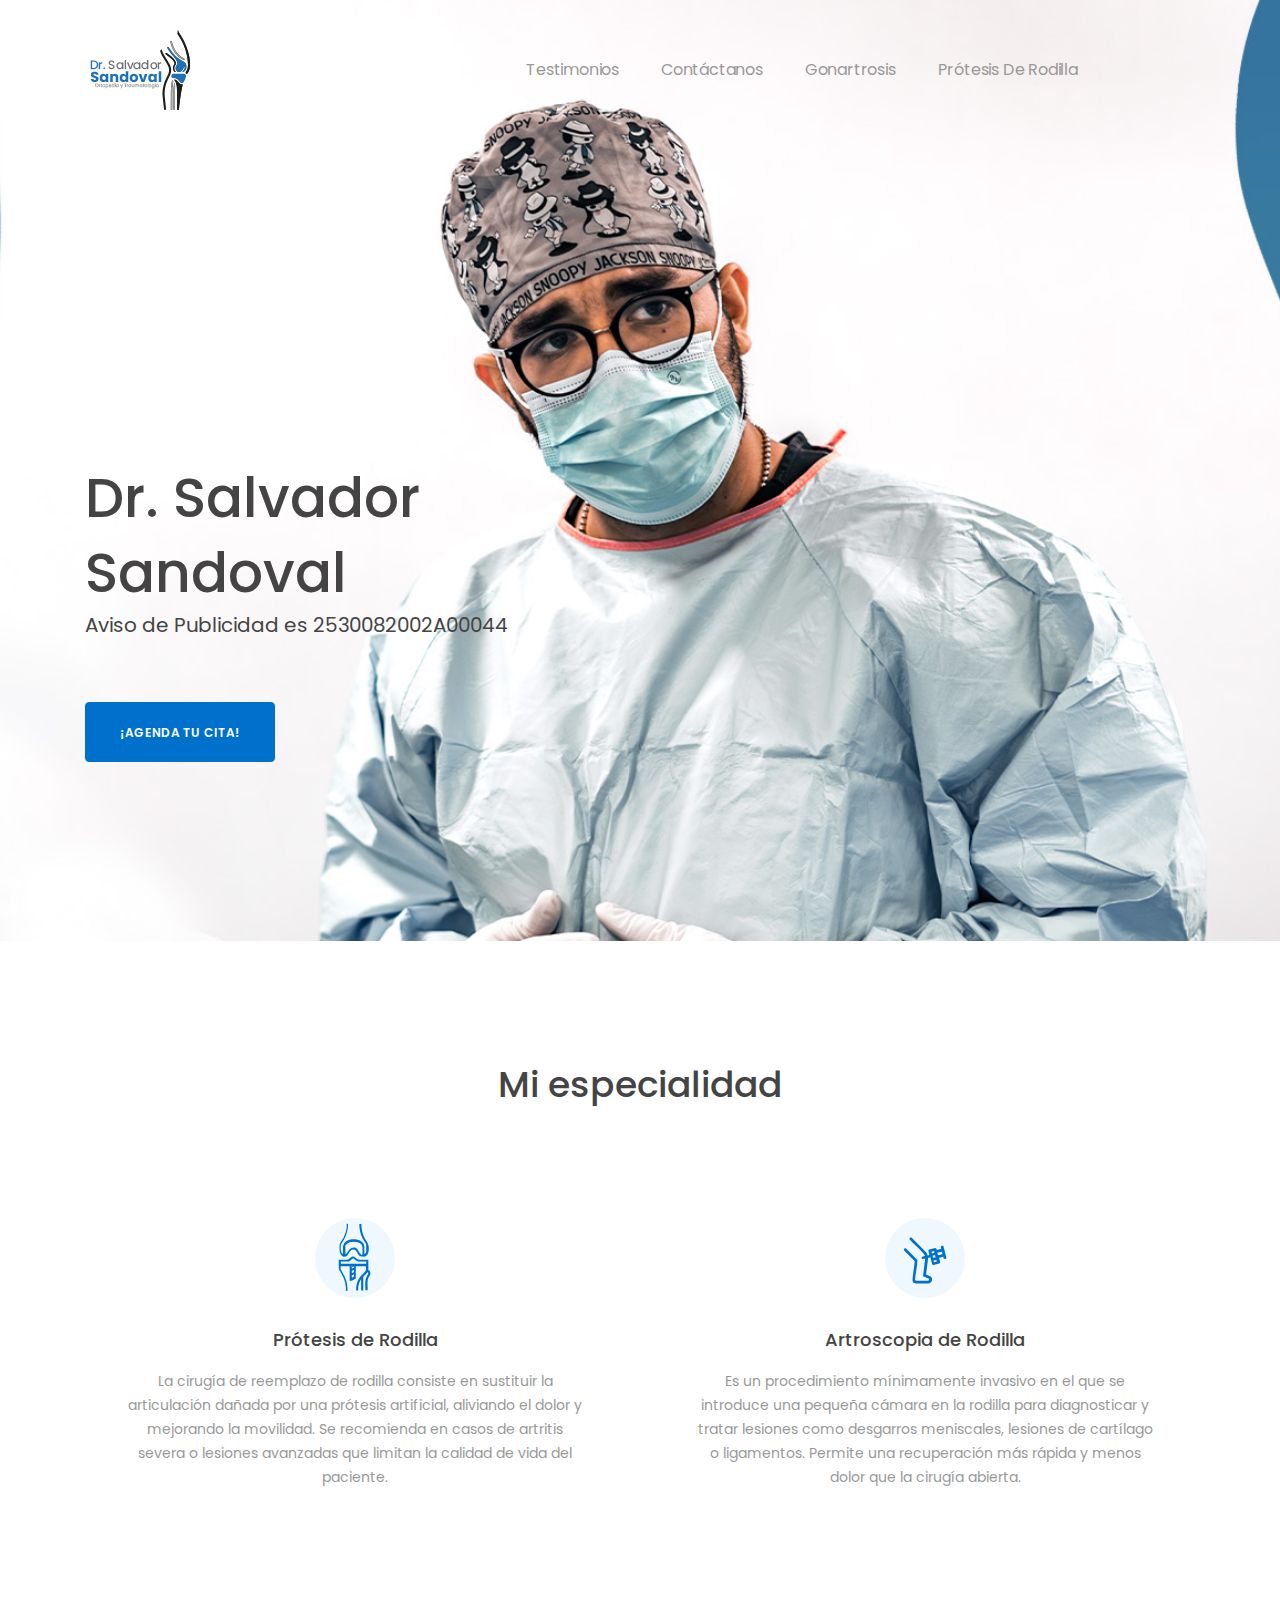
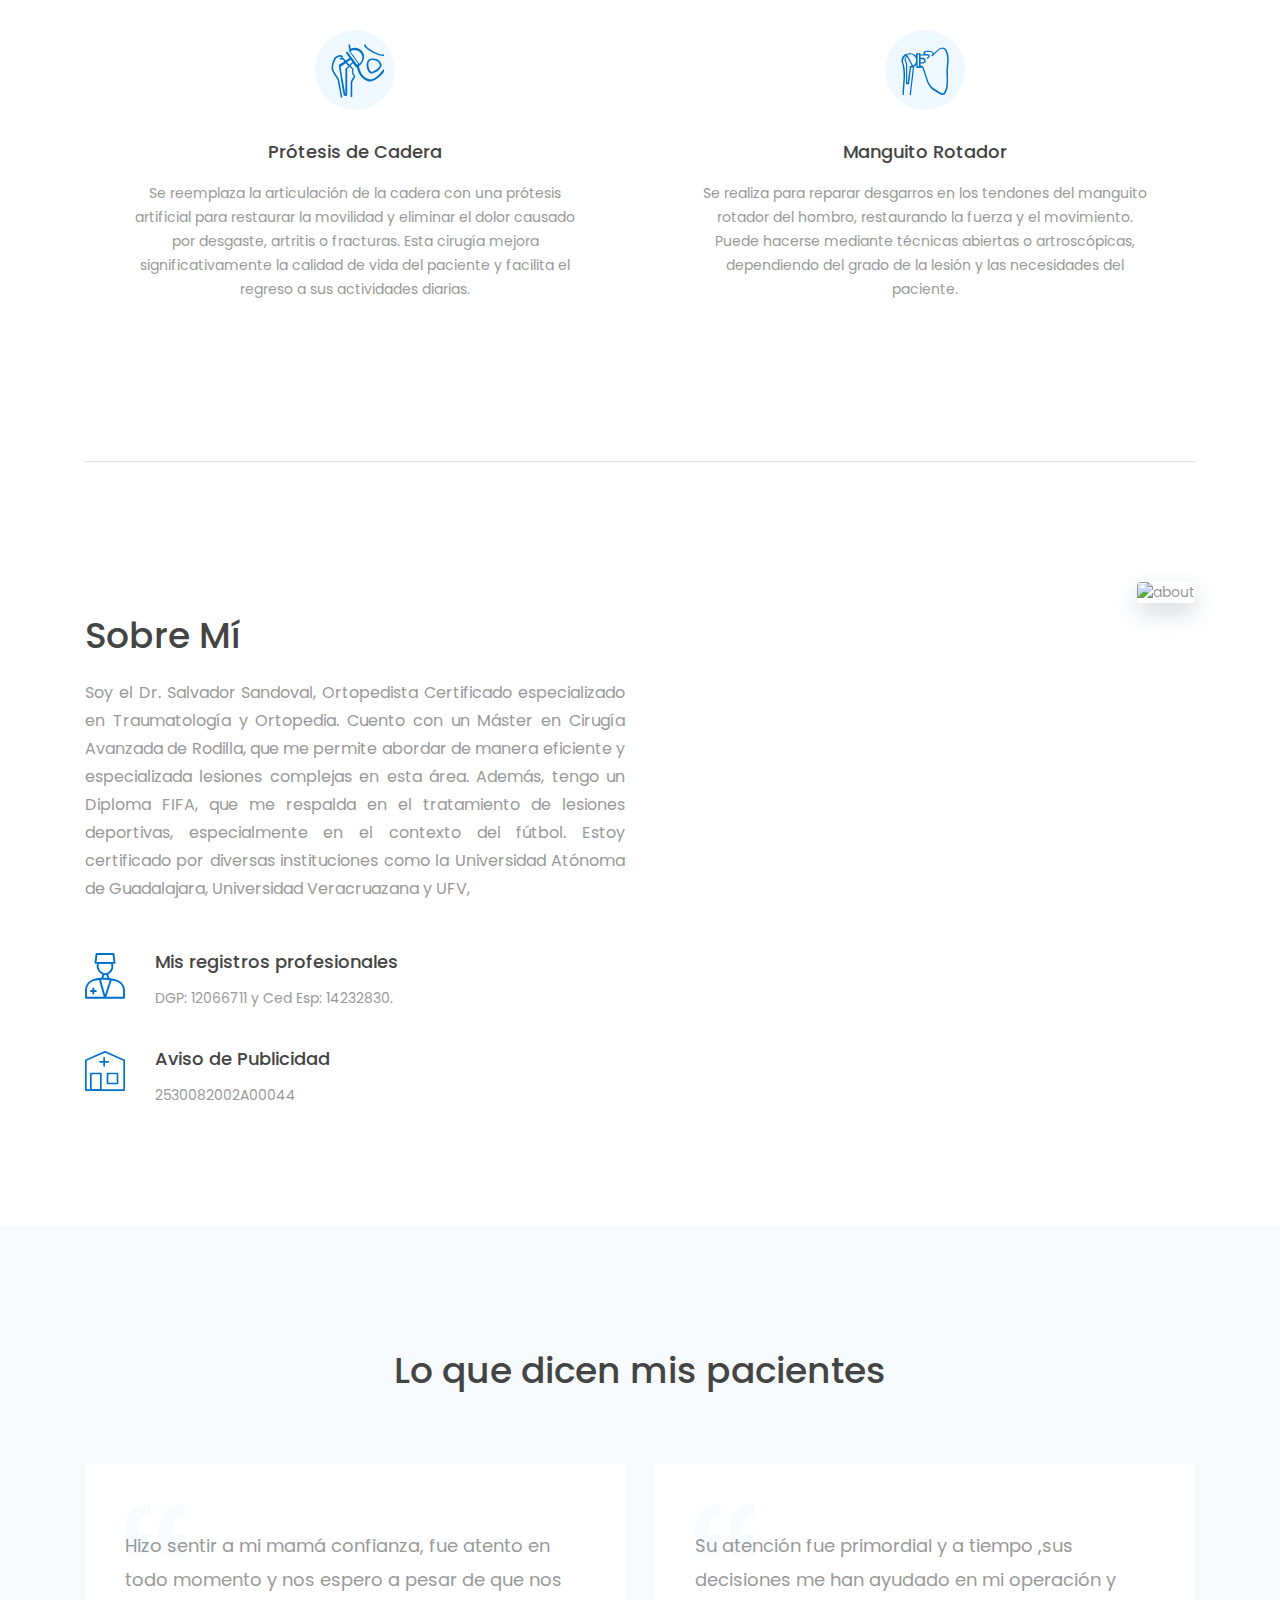
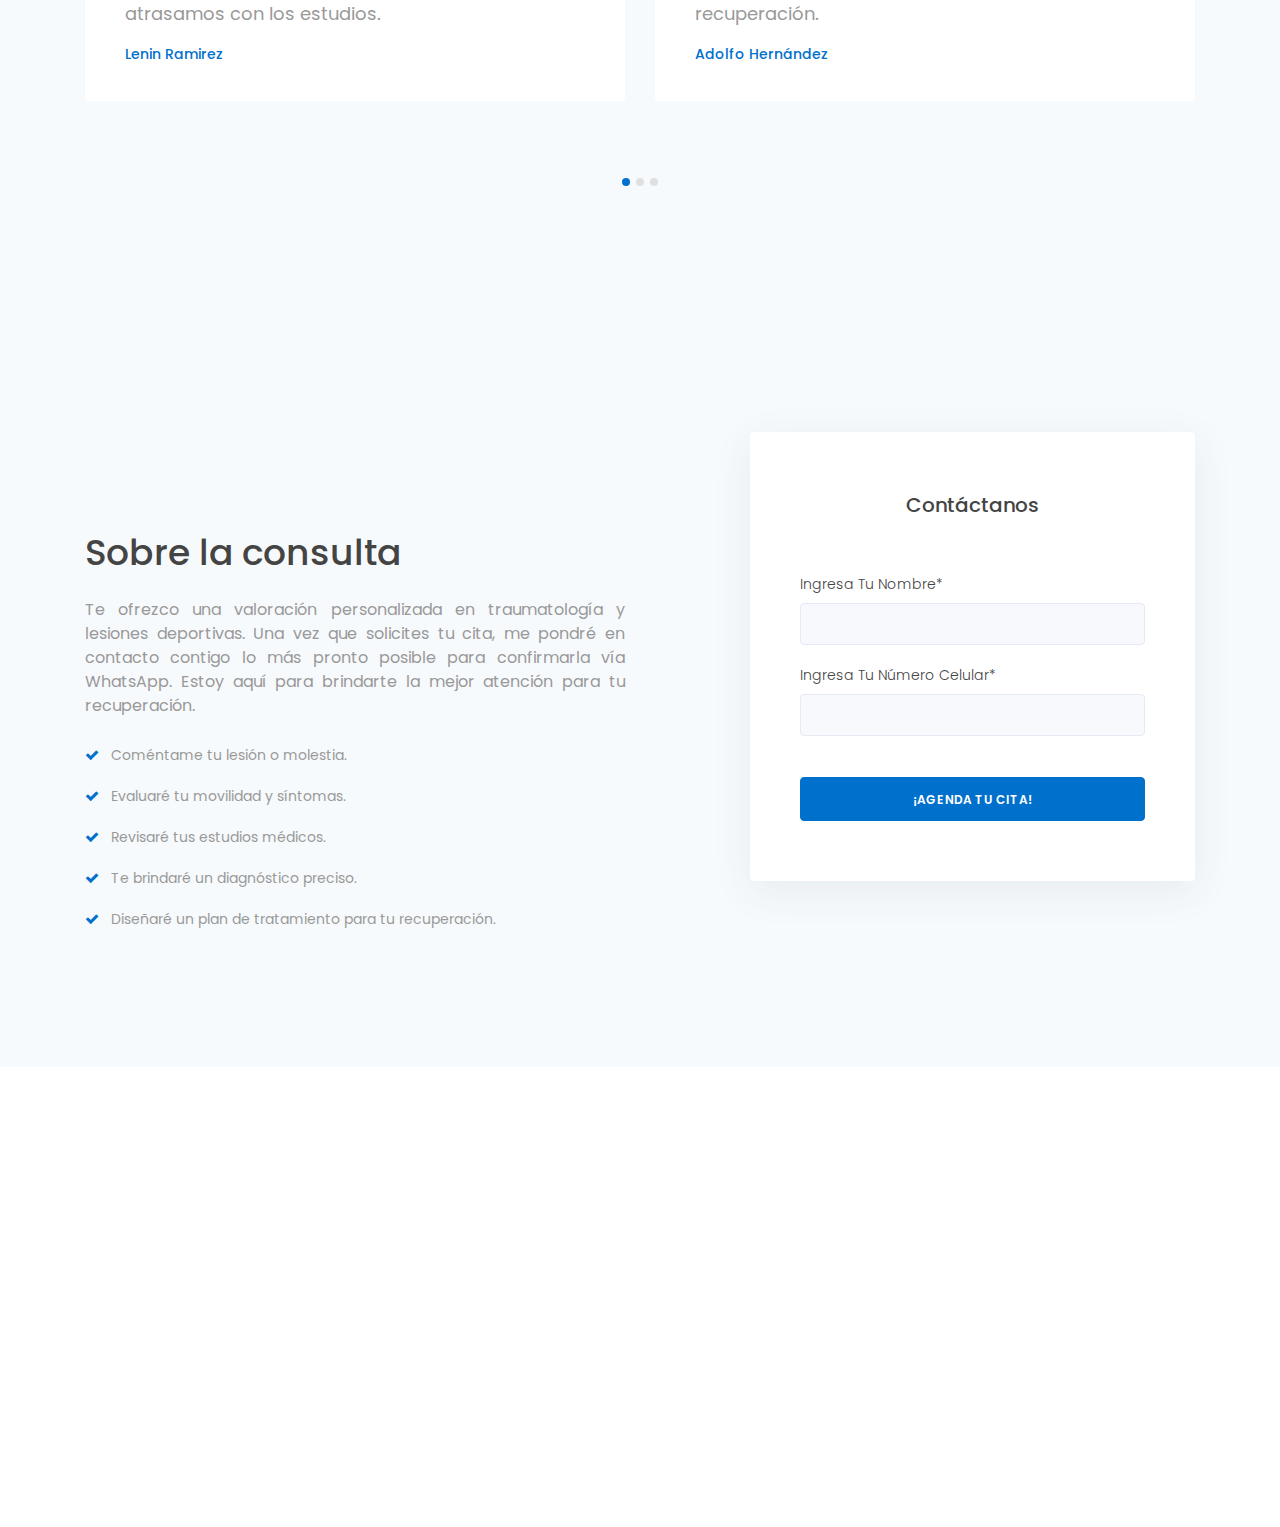
==== index.html @ 8ba52f39 "Add files via upload" ====
<!DOCTYPE html>
<html dir="ltr" lang="es-MX">

  <head>
    <meta name="viewport" content="width=device-width, initial-scale=1, maximum-scale=1">

      <!-- Fonts ============================================= -->
    <link href='https://fonts.googleapis.com/css?family=Poppins:400,400i,500,600,700' rel='stylesheet' type='text/css'>

    <!-- Stylesheets ============================================= -->
    <link href="assets/css/external.css" rel="stylesheet">
    <link href="assets/css/style.css" rel="stylesheet">

   
  <body class="body-scroll">
    <!-- Document Wrapper ============================================= -->
    <div id="wrapperParallax" class="wrapper clearfix">

      <!-- Header ============================================= -->
      <header id="navbar-spy" class="header header-1 header-transparent header-fixed">
        <nav id="primary-menu" class="navbar navbar-expand-lg navbar-dark">
          <div class="container">
            <a class="navbar-brand" href="index.html">
              <img class="logo logo-dark" src="assets/images/logo/logo-sandoval.png" alt="Kolaso Logo">
            </a>
            <button class="navbar-toggler" type="button" data-toggle="collapse" data-target="#navbarContent" aria-controls="navbarContent" aria-expanded="false" aria-label="Toggle navigation">
              <span class="toogle-inner"></span>
            </button>
            
<div class="collapse navbar-collapse justify-content-center" id="navbarContent">
  <ul class="navbar-nav mx-auto text-center">

              <ul class="navbar-nav mr-auto">
  <li>
      <a data-scroll="scrollTo" href="#patients">Testimonios</a>
    </li>
    <li>
      <a data-scroll="scrollTo" href="#consultation">Contáctanos</a>
    </li>
    <li>
      <a href="gonartrosis.html">Gonartrosis</a>
    </li>
    <li>
      <a href="protesis-de-rodilla.html">Prótesis de Rodilla</a>
    </li>
              </ul>
            </div>
            <!--/.nav-collapse -->
          </div>
        </nav>
      </header>
      <!-- Slider #1 ============================================= -->
      <section id="hero" class="section hero">
        <div class="bg-section">
          <img src="assets/images/background/hero.jpg" alt="background">
        </div>
        <div class="container">
          <div class="row row-content">
            <div class="col-12 col-md-6 col-lg-6">
              <div class="hero-headline">Dr. Salvador Sandoval
                              <div class="hero-bio">Aviso de Publicidad es 2530082002A00044</div>
              <div class="hero-action">
                <a href="https://wa.me/+522291537655" class="btn btn--primary" data-scroll="scrollTo">¡Agenda tu Cita!</a>
              </div>
            </div>
            <div class="col-12 col-md-6 col-lg-6"></div>
          </div>
          <!-- .row end -->
        </div>
        <!-- .container end -->
      </section>
      <!-- #slider end -->
      <section id="speciality" class="section feature feature-3 bg-white pb-80">
        <div class="container">
          <div class="row">
            <div class="col-12 col-md-12 col-lg-12">
              <div class="heading heading-1 text-center">
                <h2 class="heading-title">Mi especialidad</h2>
              </div>
            </div>
          </div>
          <div class="row justify-content-center">
            <!-- Panel #1 -->
            <div class="col-12 col-md-6 col-lg-6">
              <div class="feature-panel text-center">
                <div class="feature-img">
                  <img src="assets/images/icons/1.svg" alt="target">
                </div>
                <div class="feature-content">
                  <h3>Prótesis de Rodilla</h3>
                  <p>La cirugía de reemplazo de rodilla consiste en sustituir la articulación dañada por una prótesis artificial, aliviando el dolor y mejorando la movilidad. Se recomienda en casos de artritis severa o lesiones avanzadas que limitan la calidad de vida del paciente.</p>
                </div>
              </div>
            </div>
            
            <!-- Panel #2 -->
            <div class="col-12 col-md-6 col-lg-6">
              <div class="feature-panel text-center">
                <div class="feature-img">
                  <img src="assets/images/icons/2.svg" alt="target">
                </div>
                <div class="feature-content">
                  <h3>Artroscopia de Rodilla</h3>
                  <p>Es un procedimiento mínimamente invasivo en el que se introduce una pequeña cámara en la rodilla para diagnosticar y tratar lesiones como desgarros meniscales, lesiones de cartílago o ligamentos. Permite una recuperación más rápida y menos dolor que la cirugía abierta.</p>
                </div>
              </div>
            </div>
          </div>
          <div class="row justify-content-center mt-4">

            <!-- Panel #3 -->
            <div class="col-12 col-md-6 col-lg-6">
              <div class="feature-panel text-center">
                <div class="feature-img">
                  <img src="assets/images/icons/3.svg" alt="target">
                </div>
                <div class="feature-content">
                  <h3>Prótesis de Cadera</h3>
                  <p>Se reemplaza la articulación de la cadera con una prótesis artificial para restaurar la movilidad y eliminar el dolor causado por desgaste, artritis o fracturas. Esta cirugía mejora significativamente la calidad de vida del paciente y facilita el regreso a sus actividades diarias.</p>
                </div>
              </div>
            </div>
            
            <!-- Panel #4 -->
            <div class="col-12 col-md-6 col-lg-6">
              <div class="feature-panel text-center">
                <div class="feature-img">
                  <img src="assets/images/icons/4.svg" alt="target">
                </div>
                <div class="feature-content">
                  <h3>Manguito Rotador</h3>
                  <p>Se realiza para reparar desgarros en los tendones del manguito rotador del hombro, restaurando la fuerza y el movimiento. Puede hacerse mediante técnicas abiertas o artroscópicas, dependiendo del grado de la lesión y las necesidades del paciente.</p>
                </div>
              </div>
            </div>
          </div>
        </div>
      </section>
      


      <section id="bar" class="bg-white pt-0 pb-0">
        <div class="container">
          <div class="row">
            <div class="col">
              <hr class="hr-bar">
            </div>
          </div>
        </div>
      </section>
      <!-- #bar end -->

      <!-- Feature #2 ============================================= -->
      <section id="feature2" class="section feature feature-left bg-white">
        <div class="container">
          <div class="row">
            <div class="col-12 col-md-6 col-lg-6">
              <div class="heading heading-1 mb-50 mt-30">
                <h2 class="heading-title">Sobre Mí</h2>
                <p class="heading-desc" style="text-align: justify;">Soy el Dr. Salvador Sandoval, Ortopedista Certificado especializado en Traumatología y Ortopedia. Cuento con un Máster en Cirugía Avanzada de Rodilla, que me permite abordar de manera eficiente y especializada lesiones complejas en esta área. Además, tengo un Diploma FIFA, que me respalda en el tratamiento de lesiones deportivas, especialmente en el contexto del fútbol.

                  Estoy certificado por diversas instituciones como la Universidad Atónoma de Guadalajara, Universidad Veracruazana y UFV,</p>
              </div>
              <div class="feature-panel">
                <div class="feature-img">
                  <img src="assets/images/icons/7.svg" alt="about"/>
                </div>
                <div class="feature-content">
                  <h3>Mis registros profesionales</h3>
                  <p> DGP: 12066711 y Ced Esp: 14232830.</p>
                </div>
              </div>
              <!-- .feature-panel end -->
              <div class="feature-panel">
                <div class="feature-img">
                  <img src="assets/images/icons/8.svg" alt="about"/>
                </div>
                <div class="feature-content">
                  <h3>Aviso de Publicidad</h3>
                  <p>2530082002A00044</p>
                </div>
              </div>
              <!-- .feature-panel end -->
            </div>
            <!-- .col-md-6 end -->
            <div class="col-12 col-md-6 col-lg-6">
              <img class="img-fluid img-shadow pull-right" src="assets/images/features/about.jpg" alt="about"/>
            </div>
            <!-- .col-md-6 end -->

          </div>
          <!-- .row end -->
        </div>
        <!-- .container end -->
      </section>
      <!-- #feature2 end -->

      <!-- Testimonial ============================================= -->
      <section id="patients" class="section testimonials bg-gray">
        <div class="container">
          <div class="row clearfix">
            <div class="col-12 col-md-12 col-lg-12">
              <div class="heading heading-1 text-center">
                <h2 class="heading-title">Lo que dicen mis pacientes</h2>
              </div>
            </div>
            <!-- .col-md-6 end -->
          </div>
          <!-- .row end -->
          <div class="row">
            <div class="col-12 col-sm-12 col-md-12 col-lg-12">
              <div class="carousel carousel-dots owl-carousel" data-slide="2" data-slide-rs="2" data-autoplay="true" data-nav="false" data-dots="true" data-space="30" data-loop="true" data-speed="800">

                <!-- Testimonial #1 -->
                <div class="testimonial-panel">
                  <div class="testimonial-body">
                    <p>Hizo sentir a mi mamá confianza, fue atento en todo momento y nos espero a pesar de que nos atrasamos con los estudios.</p>
                    <div class="testimonial-author">
                      <h5>Lenin Ramirez</h5>
                    </div>
                  </div>
                </div>

                <!-- Testimonial #2 -->
                <div class="testimonial-panel">
                  <div class="testimonial-body">
                    <p>Su atención fue primordial y a tiempo ,sus decisiones me han ayudado en mi operación y recuperación.</p>
                    <div class="testimonial-author">
                      <h5>Adolfo Hernández</h5>
                    </div>
                  </div>
                </div>

                <!-- Testimonial #3 -->
                <div class="testimonial-panel">
                  <div class="testimonial-body">
                    <p>Se preocupó por mi bienestar en todo momento. Muy recomendable.</p>
                    <div class="testimonial-author">
                      <h5>Toni Mercado</h5>
                    </div>
                  </div>
                </div>

                <!-- Testimonial #4 -->
                <div class="testimonial-panel">
                  <div class="testimonial-body">
                    <p>Después de la cirugía, seguí sus indicaciones y mi recuperación fue rápida.</p>
                    <div class="testimonial-author">
                      <h5>Carlos Ruiz
                      </h5>
                    </div>
                  </div>
                </div>

                <!-- Testimonial #5 -->
                <div class="testimonial-panel">
                  <div class="testimonial-body">
                    <p>El doctor se aseguró de que todo saliera bien y hoy mi brazo está perfecto.</p>
                    <div class="testimonial-author">
                      <h5>Emily consuegra</h5>
                    </div>
                  </div>
                </div>

              </div>
              <!-- .carousel End -->
            </div>
          </div>
          <!-- .row End -->
        </div>
        <!-- .container End -->
      </section>
      <!-- #patients End-->
           <!-- Action ============================================= -->
      <section id="consultation" class="section feature feature-2 bg-gray">
        <div class="container">
          <div class="row">
            <div class="col-12 col-md-6 col-lg-6">
              <div class="feature-panel">
                <div class="feature-content">
                  <h3>Sobre la consulta</h3>
                  <p class="heading-desc" style="text-align: justify;" class="mb-30">Te ofrezco una valoración personalizada en traumatología y lesiones deportivas. Una vez que solicites tu cita, me pondré en contacto contigo lo más pronto posible para confirmarla vía WhatsApp. Estoy aquí para brindarte la mejor atención para tu recuperación.</p>
                  <ul>
                    <li>Coméntame tu lesión o molestia.</li>
                    <li>Evaluaré tu movilidad y síntomas.</li>
                    <li>Revisaré tus estudios médicos.</li>
                    <li>Te brindaré un diagnóstico preciso.</li>
                    <li>Diseñaré un plan de tratamiento para tu recuperación.</li>
                  </ul>
                </div>
              </div>
              <!-- .feature-panel end -->
            </div>
            <!-- .col-md-6 end -->
            <div class="col-12 col-md-6 col-lg-5 offset-lg-1">
              <div class="form-wrapper">
                <div class="heading">
                  <h3 class="heading-title">Contáctanos</h3>
                </div>
                <!-- .form-group end -->
                <form method="post" action="assets/php/contact.php" class="contactForm mb-0">
                  <div id="result" class="contact-result"></div>
                  <div class="form-group">
                    <label for="name">Ingresa tu Nombre*</label>
                    <input type="text" class="form-control" name="name" id="name" required="required">
                  </div>
                  <!-- .form-group end -->
                  <div class="form-group">
                    <label for="phone">Ingresa tu número celular*</label>
                    <input type="text" class="form-control" name="phone" id="phone" required="required">
                  </div>
                  <!-- .form-group end -->
                  <div class="form-group">
                    <div class="form-group">
                      <div class="form-check form-check-inline form-radio">
                      </div>
                      <div class="form-check form-check-inline form-radio">
                      </div>
                    </div>
                  </div>
                  <!-- .form-group end -->
                  <div class="form-group">
                    <div class="select-form">
                      <i class="fa fa-caret-down"></i>
                    </div>
                  </div>
                  <div class="form-group">
                    <a href="#" id="whatsapp-link">
                      <input type="submit" value="¡Agenda tu cita!" name="submit" class="btn btn--primary btn--block">
                    </a>
                  </div>
                </form>
                
                <script>
                  document.querySelector('.contactForm').addEventListener('submit', function(e) {
                    e.preventDefault(); // Evita que el formulario se envíe de forma tradicional
                
                    var name = document.getElementById('name').value;
                    var phone = document.getElementById('phone').value;
                
                    // Crear el enlace de WhatsApp con los datos del usuario
                    var whatsappLink = 'https://wa.me/+522291537655?text=Hola, mi nombre es ' + encodeURIComponent(name) + ' y mi número es ' + encodeURIComponent(phone) + ' quisiera una cita con el Dr. Salvador Sandoval';
                
                    // Redirigir al enlace de WhatsApp
                    window.location.href = whatsappLink;
                  });
                </script>
                
                  <!-- .form-group end -->
                </form>
              </div>
            </div>
            <!-- .col-md-6 end -->

          </div>
          <!-- .row end -->
        </div>
        <!-- .container end -->
      </section>
      <!-- #consultation end -->
      <!-- Footer ============================================= -->
      <footer id="footerParallax" class="footer">
        <div class="footer-top">
          <div class="container">
            <div class="row widget-boxes text-center">
              <div class="col-12 col-md-4 col-lg-4">
                <div class="widget-info-box">
                  <div class="info-img">
                    <img src="assets/images/footer/1.svg" alt="phone">
                  </div>
                  <h4>Teléfono</h4>
                  <p><a href="https://wa.me/+522291537655" target="_blank">229 153 7655</a></p>                 
                </div>
                <!-- .widget-info-box end -->
              </div>
              <!-- .col-md-4 end -->
              <div class="col-12 col-md-4 col-lg-4">
                <div class="widget-info-box">
                  <div class="info-img">
                    <img src="assets/images/footer/2.svg" alt="phone">
                  </div>
                  <h4>Horario</h4>
                  <p>Lunes - Viernes 8:00am a 2:00pm</p>            
                </div>
                <!-- .widget-info-box end -->
              </div>
              <!-- .col-md-4 end -->
              <div class="col-12 col-md-4 col-lg-4">
                <div class="widget-info-box">
                  <div class="info-img">
                    <img src="assets/images/footer/3.svg" alt="phone">
                  </div>
                  <h4>Ubicación</h4>
                  <p>Av. Cuauhtémoc #985 Local 1 Plaza Cuauhtémoc, Veracruz, Ver.</p>
                  <a href="https://www.google.com/maps?q=Av.+Cuauhtémoc+985+Local+1+Plaza+Cuauhtémoc,+Veracruz,+Ver." target="_blank">Ver en Google Maps</a>   
                </div>
                <!-- .widget-info-box end -->
              </div>
              <!-- .col-md-4 end -->
            </div>
            <!-- .row end -->
          </div>
          <!-- .container end -->
        </div>
        <!-- .footer-top end -->
        <div class="footer-bar">
          <div class="container">
            <div class="row">
              <div class="col">
                <hr>
              </div>
            </div>
          </div>
          <!-- .container end -->
        </div>
        <!-- .footer-bar end -->
        <div class="footer-bottom">
          <div class="container">
            <div class="row">
              <div class="col-12 col-md-6 col-lg-6">
                <div class="footer-copyright">
                  <span>&copy; Dr. Salvador Sandoval. Todos los derechos reservados.</span>
                </div>
              </div>
              <!-- .col-md-6 end -->
              <div class="col-12 col-md-6 col-lg-6">
                <div class="footer-social">
              
                  <a class="instagram" href="https://www.instagram.com/drsalvadorsandoval?utm_source=ig_web_button_share_sheet&igsh=ZDNlZDc0MzIxNw==">
                    <i class="fa fa-instagram"></i>
                  </a>
                </div>
              </div>
              <!-- .col-md-6 end -->
            </div>
            <!-- .row end -->
          </div>
          <!-- .container end -->
        </div>
        <!-- .footer-bottom end -->
      </footer>
      <!-- #footer end -->
    </div>
    <!-- #wrapper end -->

    <!-- Footer Scripts ============================================= -->
    <script src="assets/js/jquery-3.3.1.min.js"></script>
    <script src="assets/js/plugins.js"></script>
    <script src="assets/js/functions.js"></script>
    <script>
      document.addEventListener("DOMContentLoaded", function() {
          var navToggle = document.querySelector(".navbar-toggler");
          var navMenu = document.querySelector("#navbarContent");
      
          navToggle.addEventListener("click", function() {
              navMenu.classList.toggle("show"); // Muestra u oculta el menú
          });
      });
      </script>
  
<script>
document.addEventListener("DOMContentLoaded", function() {
    var navToggle = document.querySelector(".navbar-toggler");
    var navMenu = document.querySelector("#navbarContent");

    if (navToggle && navMenu) {
        navToggle.addEventListener("click", function() {
            navMenu.classList.toggle("show");
        });
    }
});
</script>

</body>

</html>
---- assets/css/external.css ----
.mfp-bg,.mfp-wrap{position:fixed;left:0;top:0}.mfp-bg,.mfp-container,.mfp-wrap{height:100%;width:100%}.mfp-container:before,.mfp-figure:after{content:''}.mfp-bg{z-index:1042;overflow:hidden;background:#0b0b0b;opacity:.8;filter:alpha(opacity=80)}.mfp-wrap{z-index:1043;outline:0!important;-webkit-backface-visibility:hidden}.mfp-container{text-align:center;position:absolute;left:0;top:0;padding:0 8px;-webkit-box-sizing:border-box;-moz-box-sizing:border-box;box-sizing:border-box}.mfp-container:before{display:inline-block;height:100%;vertical-align:middle}.mfp-align-top .mfp-container:before{display:none}.mfp-content{position:relative;display:inline-block;vertical-align:middle;margin:0 auto;text-align:left;z-index:1045}.mfp-close,.mfp-preloader{text-align:center;position:absolute}.mfp-ajax-holder .mfp-content,.mfp-inline-holder .mfp-content{width:100%;cursor:auto}.mfp-ajax-cur{cursor:progress}.mfp-zoom-out-cur,.mfp-zoom-out-cur .mfp-image-holder .mfp-close{cursor:-moz-zoom-out;cursor:-webkit-zoom-out;cursor:zoom-out}.mfp-zoom{cursor:pointer;cursor:-webkit-zoom-in;cursor:-moz-zoom-in;cursor:zoom-in}.mfp-auto-cursor .mfp-content{cursor:auto}.mfp-arrow,.mfp-close,.mfp-counter,.mfp-preloader{-webkit-user-select:none;-moz-user-select:none;user-select:none}.mfp-loading.mfp-figure{display:none}.mfp-hide{display:none!important}.mfp-preloader{color:#CCC;top:50%;width:auto;margin-top:-.8em;left:8px;right:8px;z-index:1044}.mfp-preloader a{color:#CCC}.mfp-close,.mfp-preloader a:hover{color:#FFF}.mfp-s-error .mfp-content,.mfp-s-ready .mfp-preloader{display:none}button.mfp-arrow,button.mfp-close{overflow:visible;cursor:pointer;background:0 0;border:0;-webkit-appearance:none;display:block;outline:0;padding:0;z-index:1046;-webkit-box-shadow:none;box-shadow:none}button::-moz-focus-inner{padding:0;border:0}.mfp-close{width:44px;height:44px;line-height:44px;right:0;top:0;text-decoration:none;opacity:.65;filter:alpha(opacity=65);padding:0 0 18px 10px;font-style:normal;font-size:28px;font-family:Arial,Baskerville,monospace}.mfp-close:focus,.mfp-close:hover{opacity:1;filter:alpha(opacity=100)}.mfp-close:active{top:1px}.mfp-close-btn-in .mfp-close{color:#333}.mfp-iframe-holder .mfp-close,.mfp-image-holder .mfp-close{color:#FFF;right:-6px;text-align:right;padding-right:6px;width:100%}.mfp-counter{position:absolute;top:0;right:0;color:#CCC;font-size:12px;line-height:18px;white-space:nowrap}.mfp-figure,img.mfp-img{line-height:0}.mfp-arrow{position:absolute;opacity:.65;filter:alpha(opacity=65);margin:-55px 0 0;top:50%;padding:0;width:90px;height:110px;-webkit-tap-highlight-color:transparent}.mfp-arrow:active{margin-top:-54px}.mfp-arrow:focus,.mfp-arrow:hover{opacity:1;filter:alpha(opacity=100)}.mfp-arrow .mfp-a,.mfp-arrow .mfp-b,.mfp-arrow:after,.mfp-arrow:before{content:'';display:block;width:0;height:0;position:absolute;left:0;top:0;margin-top:35px;margin-left:35px;border:inset transparent}.mfp-arrow .mfp-a,.mfp-arrow:after{border-top-width:13px;border-bottom-width:13px;top:8px}.mfp-arrow .mfp-b,.mfp-arrow:before{border-top-width:21px;border-bottom-width:21px;opacity:.7}.mfp-arrow-left{left:0}.mfp-arrow-left .mfp-a,.mfp-arrow-left:after{border-right:17px solid #FFF;margin-left:31px}.mfp-arrow-left .mfp-b,.mfp-arrow-left:before{margin-left:25px;border-right:27px solid #3F3F3F}.mfp-arrow-right{right:0}.mfp-arrow-right .mfp-a,.mfp-arrow-right:after{border-left:17px solid #FFF;margin-left:39px}.mfp-arrow-right .mfp-b,.mfp-arrow-right:before{border-left:27px solid #3F3F3F}.mfp-iframe-holder{padding-top:40px;padding-bottom:40px}.mfp-iframe-holder .mfp-content{line-height:0;width:100%;max-width:900px}.mfp-image-holder .mfp-content,img.mfp-img{max-width:100%}.mfp-iframe-holder .mfp-close{top:-40px}.mfp-iframe-scaler{width:100%;height:0;overflow:hidden;padding-top:56.25%}.mfp-iframe-scaler iframe{position:absolute;display:block;top:0;left:0;width:100%;height:100%;box-shadow:0 0 8px rgba(0,0,0,.6);background:#000}.mfp-figure:after,img.mfp-img{width:auto;height:auto;display:block}img.mfp-img{-webkit-box-sizing:border-box;-moz-box-sizing:border-box;box-sizing:border-box;padding:40px 0;margin:0 auto}.mfp-figure:after{position:absolute;left:0;top:40px;bottom:40px;right:0;z-index:-1;box-shadow:0 0 8px rgba(0,0,0,.6);background:#444}.mfp-figure small{color:#BDBDBD;display:block;font-size:12px;line-height:14px}.mfp-figure figure{margin:0}.mfp-bottom-bar{margin-top:-36px;position:absolute;top:100%;left:0;width:100%;cursor:auto}.mfp-title{text-align:left;line-height:18px;color:#F3F3F3;word-wrap:break-word;padding-right:36px}.mfp-gallery .mfp-image-holder .mfp-figure{cursor:pointer}@media screen and (max-width:800px) and (orientation:landscape),screen and (max-height:300px){.mfp-img-mobile .mfp-image-holder{padding-left:0;padding-right:0}.mfp-img-mobile img.mfp-img{padding:0}.mfp-img-mobile .mfp-figure:after{top:0;bottom:0}.mfp-img-mobile .mfp-figure small{display:inline;margin-left:5px}.mfp-img-mobile .mfp-bottom-bar{background:rgba(0,0,0,.6);bottom:0;margin:0;top:auto;padding:3px 5px;position:fixed;-webkit-box-sizing:border-box;-moz-box-sizing:border-box;box-sizing:border-box}.mfp-img-mobile .mfp-bottom-bar:empty{padding:0}.mfp-img-mobile .mfp-counter{right:5px;top:3px}.mfp-img-mobile .mfp-close{top:0;right:0;width:35px;height:35px;line-height:35px;background:rgba(0,0,0,.6);position:fixed;text-align:center;padding:0}}@media all and (max-width:900px){.mfp-arrow{-webkit-transform:scale(.75);transform:scale(.75)}.mfp-arrow-left{-webkit-transform-origin:0;transform-origin:0}.mfp-arrow-right{-webkit-transform-origin:100%;transform-origin:100%}.mfp-container{padding-left:6px;padding-right:6px}}.mfp-ie7 .mfp-img{padding:0}.mfp-ie7 .mfp-bottom-bar{width:600px;left:50%;margin-left:-300px;margin-top:5px;padding-bottom:5px}.mfp-ie7 .mfp-container{padding:0}.mfp-ie7 .mfp-content{padding-top:44px}.mfp-ie7 .mfp-close{top:0;right:0;padding-top:0}

/**
 * Owl Carousel v2.3.4
 * Copyright 2013-2018 David Deutsch
 * Licensed under: SEE LICENSE IN https://github.com/OwlCarousel2/OwlCarousel2/blob/master/LICENSE
 */
.owl-carousel,.owl-carousel .owl-item{-webkit-tap-highlight-color:transparent;position:relative}.owl-carousel{display:none;width:100%;z-index:1}.owl-carousel .owl-stage{position:relative;-ms-touch-action:pan-Y;touch-action:manipulation;-moz-backface-visibility:hidden}.owl-carousel .owl-stage:after{content:".";display:block;clear:both;visibility:hidden;line-height:0;height:0}.owl-carousel .owl-stage-outer{position:relative;overflow:hidden;-webkit-transform:translate3d(0,0,0)}.owl-carousel .owl-item,.owl-carousel .owl-wrapper{-webkit-backface-visibility:hidden;-moz-backface-visibility:hidden;-ms-backface-visibility:hidden;-webkit-transform:translate3d(0,0,0);-moz-transform:translate3d(0,0,0);-ms-transform:translate3d(0,0,0)}.owl-carousel .owl-item{min-height:1px;float:left;-webkit-backface-visibility:hidden;-webkit-touch-callout:none}.owl-carousel .owl-item img{display:block;width:100%}.owl-carousel .owl-dots.disabled,.owl-carousel .owl-nav.disabled{display:none}.no-js .owl-carousel,.owl-carousel.owl-loaded{display:block}.owl-carousel .owl-dot,.owl-carousel .owl-nav .owl-next,.owl-carousel .owl-nav .owl-prev{cursor:pointer;-webkit-user-select:none;-khtml-user-select:none;-moz-user-select:none;-ms-user-select:none;user-select:none}.owl-carousel .owl-nav button.owl-next,.owl-carousel .owl-nav button.owl-prev,.owl-carousel button.owl-dot{background:0 0;color:inherit;border:none;padding:0!important;font:inherit}.owl-carousel.owl-loading{opacity:0;display:block}.owl-carousel.owl-hidden{opacity:0}.owl-carousel.owl-refresh .owl-item{visibility:hidden}.owl-carousel.owl-drag .owl-item{-ms-touch-action:pan-y;touch-action:pan-y;-webkit-user-select:none;-moz-user-select:none;-ms-user-select:none;user-select:none}.owl-carousel.owl-grab{cursor:move;cursor:grab}.owl-carousel.owl-rtl{direction:rtl}.owl-carousel.owl-rtl .owl-item{float:right}.owl-carousel .animated{animation-duration:1s;animation-fill-mode:both}.owl-carousel .owl-animated-in{z-index:0}.owl-carousel .owl-animated-out{z-index:1}.owl-carousel .fadeOut{animation-name:fadeOut}@keyframes fadeOut{0%{opacity:1}100%{opacity:0}}.owl-height{transition:height .5s ease-in-out}.owl-carousel .owl-item .owl-lazy{opacity:0;transition:opacity .4s ease}.owl-carousel .owl-item .owl-lazy:not([src]),.owl-carousel .owl-item .owl-lazy[src^=""]{max-height:0}.owl-carousel .owl-item img.owl-lazy{transform-style:preserve-3d}.owl-carousel .owl-video-wrapper{position:relative;height:100%;background:#000}.owl-carousel .owl-video-play-icon{position:absolute;height:80px;width:80px;left:50%;top:50%;margin-left:-40px;margin-top:-40px;background:url(owl.video.play.png) no-repeat;cursor:pointer;z-index:1;-webkit-backface-visibility:hidden;transition:transform .1s ease}.owl-carousel .owl-video-play-icon:hover{-ms-transform:scale(1.3,1.3);transform:scale(1.3,1.3)}.owl-carousel .owl-video-playing .owl-video-play-icon,.owl-carousel .owl-video-playing .owl-video-tn{display:none}.owl-carousel .owl-video-tn{opacity:0;height:100%;background-position:center center;background-repeat:no-repeat;background-size:contain;transition:opacity .4s ease}.owl-carousel .owl-video-frame{position:relative;z-index:1;height:100%;width:100%}

/*!
 *  Font Awesome 4.6.3 by @davegandy - http://fontawesome.io - @fontawesome
 *  License - http://fontawesome.io/license (Font: SIL OFL 1.1, CSS: MIT License)
 */@font-face{font-family:'FontAwesome';src:url('../fonts/fontawesome-webfont.eot?v=4.6.3');src:url('../fonts/fontawesome-webfont.eot?#iefix&v=4.6.3') format('embedded-opentype'),url('../fonts/fontawesome-webfont.woff2?v=4.6.3') format('woff2'),url('../fonts/fontawesome-webfont.woff?v=4.6.3') format('woff'),url('../fonts/fontawesome-webfont.ttf?v=4.6.3') format('truetype'),url('../fonts/fontawesome-webfont.svg?v=4.6.3#fontawesomeregular') format('svg');font-weight:normal;font-style:normal}.fa{display:inline-block;font:normal normal normal 14px/1 FontAwesome;font-size:inherit;text-rendering:auto;-webkit-font-smoothing:antialiased;-moz-osx-font-smoothing:grayscale}.fa-lg{font-size:1.33333333em;line-height:.75em;vertical-align:-15%}.fa-2x{font-size:2em}.fa-3x{font-size:3em}.fa-4x{font-size:4em}.fa-5x{font-size:5em}.fa-fw{width:1.28571429em;text-align:center}.fa-ul{padding-left:0;margin-left:2.14285714em;list-style-type:none}.fa-ul>li{position:relative}.fa-li{position:absolute;left:-2.14285714em;width:2.14285714em;top:.14285714em;text-align:center}.fa-li.fa-lg{left:-1.85714286em}.fa-border{padding:.2em .25em .15em;border:solid .08em #eee;border-radius:.1em}.fa-pull-left{float:left}.fa-pull-right{float:right}.fa.fa-pull-left{margin-right:.3em}.fa.fa-pull-right{margin-left:.3em}.pull-right{float:right}.pull-left{float:left}.fa.pull-left{margin-right:.3em}.fa.pull-right{margin-left:.3em}.fa-spin{-webkit-animation:fa-spin 2s infinite linear;animation:fa-spin 2s infinite linear}.fa-pulse{-webkit-animation:fa-spin 1s infinite steps(8);animation:fa-spin 1s infinite steps(8)}@-webkit-keyframes fa-spin{0%{-webkit-transform:rotate(0deg);transform:rotate(0deg)}100%{-webkit-transform:rotate(359deg);transform:rotate(359deg)}}@keyframes fa-spin{0%{-webkit-transform:rotate(0deg);transform:rotate(0deg)}100%{-webkit-transform:rotate(359deg);transform:rotate(359deg)}}.fa-rotate-90{-ms-filter:"progid:DXImageTransform.Microsoft.BasicImage(rotation=1)";-webkit-transform:rotate(90deg);-ms-transform:rotate(90deg);transform:rotate(90deg)}.fa-rotate-180{-ms-filter:"progid:DXImageTransform.Microsoft.BasicImage(rotation=2)";-webkit-transform:rotate(180deg);-ms-transform:rotate(180deg);transform:rotate(180deg)}.fa-rotate-270{-ms-filter:"progid:DXImageTransform.Microsoft.BasicImage(rotation=3)";-webkit-transform:rotate(270deg);-ms-transform:rotate(270deg);transform:rotate(270deg)}.fa-flip-horizontal{-ms-filter:"progid:DXImageTransform.Microsoft.BasicImage(rotation=0, mirror=1)";-webkit-transform:scale(-1, 1);-ms-transform:scale(-1, 1);transform:scale(-1, 1)}.fa-flip-vertical{-ms-filter:"progid:DXImageTransform.Microsoft.BasicImage(rotation=2, mirror=1)";-webkit-transform:scale(1, -1);-ms-transform:scale(1, -1);transform:scale(1, -1)}:root .fa-rotate-90,:root .fa-rotate-180,:root .fa-rotate-270,:root .fa-flip-horizontal,:root .fa-flip-vertical{filter:none}.fa-stack{position:relative;display:inline-block;width:2em;height:2em;line-height:2em;vertical-align:middle}.fa-stack-1x,.fa-stack-2x{position:absolute;left:0;width:100%;text-align:center}.fa-stack-1x{line-height:inherit}.fa-stack-2x{font-size:2em}.fa-inverse{color:#fff}.fa-glass:before{content:"\f000"}.fa-music:before{content:"\f001"}.fa-search:before{content:"\f002"}.fa-envelope-o:before{content:"\f003"}.fa-heart:before{content:"\f004"}.fa-star:before{content:"\f005"}.fa-star-o:before{content:"\f006"}.fa-user:before{content:"\f007"}.fa-film:before{content:"\f008"}.fa-th-large:before{content:"\f009"}.fa-th:before{content:"\f00a"}.fa-th-list:before{content:"\f00b"}.fa-check:before{content:"\f00c"}.fa-remove:before,.fa-close:before,.fa-times:before{content:"\f00d"}.fa-search-plus:before{content:"\f00e"}.fa-search-minus:before{content:"\f010"}.fa-power-off:before{content:"\f011"}.fa-signal:before{content:"\f012"}.fa-gear:before,.fa-cog:before{content:"\f013"}.fa-trash-o:before{content:"\f014"}.fa-home:before{content:"\f015"}.fa-file-o:before{content:"\f016"}.fa-clock-o:before{content:"\f017"}.fa-road:before{content:"\f018"}.fa-download:before{content:"\f019"}.fa-arrow-circle-o-down:before{content:"\f01a"}.fa-arrow-circle-o-up:before{content:"\f01b"}.fa-inbox:before{content:"\f01c"}.fa-play-circle-o:before{content:"\f01d"}.fa-rotate-right:before,.fa-repeat:before{content:"\f01e"}.fa-refresh:before{content:"\f021"}.fa-list-alt:before{content:"\f022"}.fa-lock:before{content:"\f023"}.fa-flag:before{content:"\f024"}.fa-headphones:before{content:"\f025"}.fa-volume-off:before{content:"\f026"}.fa-volume-down:before{content:"\f027"}.fa-volume-up:before{content:"\f028"}.fa-qrcode:before{content:"\f029"}.fa-barcode:before{content:"\f02a"}.fa-tag:before{content:"\f02b"}.fa-tags:before{content:"\f02c"}.fa-book:before{content:"\f02d"}.fa-bookmark:before{content:"\f02e"}.fa-print:before{content:"\f02f"}.fa-camera:before{content:"\f030"}.fa-font:before{content:"\f031"}.fa-bold:before{content:"\f032"}.fa-italic:before{content:"\f033"}.fa-text-height:before{content:"\f034"}.fa-text-width:before{content:"\f035"}.fa-align-left:before{content:"\f036"}.fa-align-center:before{content:"\f037"}.fa-align-right:before{content:"\f038"}.fa-align-justify:before{content:"\f039"}.fa-list:before{content:"\f03a"}.fa-dedent:before,.fa-outdent:before{content:"\f03b"}.fa-indent:before{content:"\f03c"}.fa-video-camera:before{content:"\f03d"}.fa-photo:before,.fa-image:before,.fa-picture-o:before{content:"\f03e"}.fa-pencil:before{content:"\f040"}.fa-map-marker:before{content:"\f041"}.fa-adjust:before{content:"\f042"}.fa-tint:before{content:"\f043"}.fa-edit:before,.fa-pencil-square-o:before{content:"\f044"}.fa-share-square-o:before{content:"\f045"}.fa-check-square-o:before{content:"\f046"}.fa-arrows:before{content:"\f047"}.fa-step-backward:before{content:"\f048"}.fa-fast-backward:before{content:"\f049"}.fa-backward:before{content:"\f04a"}.fa-play:before{content:"\f04b"}.fa-pause:before{content:"\f04c"}.fa-stop:before{content:"\f04d"}.fa-forward:before{content:"\f04e"}.fa-fast-forward:before{content:"\f050"}.fa-step-forward:before{content:"\f051"}.fa-eject:before{content:"\f052"}.fa-chevron-left:before{content:"\f053"}.fa-chevron-right:before{content:"\f054"}.fa-plus-circle:before{content:"\f055"}.fa-minus-circle:before{content:"\f056"}.fa-times-circle:before{content:"\f057"}.fa-check-circle:before{content:"\f058"}.fa-question-circle:before{content:"\f059"}.fa-info-circle:before{content:"\f05a"}.fa-crosshairs:before{content:"\f05b"}.fa-times-circle-o:before{content:"\f05c"}.fa-check-circle-o:before{content:"\f05d"}.fa-ban:before{content:"\f05e"}.fa-arrow-left:before{content:"\f060"}.fa-arrow-right:before{content:"\f061"}.fa-arrow-up:before{content:"\f062"}.fa-arrow-down:before{content:"\f063"}.fa-mail-forward:before,.fa-share:before{content:"\f064"}.fa-expand:before{content:"\f065"}.fa-compress:before{content:"\f066"}.fa-plus:before{content:"\f067"}.fa-minus:before{content:"\f068"}.fa-asterisk:before{content:"\f069"}.fa-exclamation-circle:before{content:"\f06a"}.fa-gift:before{content:"\f06b"}.fa-leaf:before{content:"\f06c"}.fa-fire:before{content:"\f06d"}.fa-eye:before{content:"\f06e"}.fa-eye-slash:before{content:"\f070"}.fa-warning:before,.fa-exclamation-triangle:before{content:"\f071"}.fa-plane:before{content:"\f072"}.fa-calendar:before{content:"\f073"}.fa-random:before{content:"\f074"}.fa-comment:before{content:"\f075"}.fa-magnet:before{content:"\f076"}.fa-chevron-up:before{content:"\f077"}.fa-chevron-down:before{content:"\f078"}.fa-retweet:before{content:"\f079"}.fa-shopping-cart:before{content:"\f07a"}.fa-folder:before{content:"\f07b"}.fa-folder-open:before{content:"\f07c"}.fa-arrows-v:before{content:"\f07d"}.fa-arrows-h:before{content:"\f07e"}.fa-bar-chart-o:before,.fa-bar-chart:before{content:"\f080"}.fa-twitter-square:before{content:"\f081"}.fa-facebook-square:before{content:"\f082"}.fa-camera-retro:before{content:"\f083"}.fa-key:before{content:"\f084"}.fa-gears:before,.fa-cogs:before{content:"\f085"}.fa-comments:before{content:"\f086"}.fa-thumbs-o-up:before{content:"\f087"}.fa-thumbs-o-down:before{content:"\f088"}.fa-star-half:before{content:"\f089"}.fa-heart-o:before{content:"\f08a"}.fa-sign-out:before{content:"\f08b"}.fa-linkedin-square:before{content:"\f08c"}.fa-thumb-tack:before{content:"\f08d"}.fa-external-link:before{content:"\f08e"}.fa-sign-in:before{content:"\f090"}.fa-trophy:before{content:"\f091"}.fa-github-square:before{content:"\f092"}.fa-upload:before{content:"\f093"}.fa-lemon-o:before{content:"\f094"}.fa-phone:before{content:"\f095"}.fa-square-o:before{content:"\f096"}.fa-bookmark-o:before{content:"\f097"}.fa-phone-square:before{content:"\f098"}.fa-twitter:before{content:"\f099"}.fa-facebook-f:before,.fa-facebook:before{content:"\f09a"}.fa-github:before{content:"\f09b"}.fa-unlock:before{content:"\f09c"}.fa-credit-card:before{content:"\f09d"}.fa-feed:before,.fa-rss:before{content:"\f09e"}.fa-hdd-o:before{content:"\f0a0"}.fa-bullhorn:before{content:"\f0a1"}.fa-bell:before{content:"\f0f3"}.fa-certificate:before{content:"\f0a3"}.fa-hand-o-right:before{content:"\f0a4"}.fa-hand-o-left:before{content:"\f0a5"}.fa-hand-o-up:before{content:"\f0a6"}.fa-hand-o-down:before{content:"\f0a7"}.fa-arrow-circle-left:before{content:"\f0a8"}.fa-arrow-circle-right:before{content:"\f0a9"}.fa-arrow-circle-up:before{content:"\f0aa"}.fa-arrow-circle-down:before{content:"\f0ab"}.fa-globe:before{content:"\f0ac"}.fa-wrench:before{content:"\f0ad"}.fa-tasks:before{content:"\f0ae"}.fa-filter:before{content:"\f0b0"}.fa-briefcase:before{content:"\f0b1"}.fa-arrows-alt:before{content:"\f0b2"}.fa-group:before,.fa-users:before{content:"\f0c0"}.fa-chain:before,.fa-link:before{content:"\f0c1"}.fa-cloud:before{content:"\f0c2"}.fa-flask:before{content:"\f0c3"}.fa-cut:before,.fa-scissors:before{content:"\f0c4"}.fa-copy:before,.fa-files-o:before{content:"\f0c5"}.fa-paperclip:before{content:"\f0c6"}.fa-save:before,.fa-floppy-o:before{content:"\f0c7"}.fa-square:before{content:"\f0c8"}.fa-navicon:before,.fa-reorder:before,.fa-bars:before{content:"\f0c9"}.fa-list-ul:before{content:"\f0ca"}.fa-list-ol:before{content:"\f0cb"}.fa-strikethrough:before{content:"\f0cc"}.fa-underline:before{content:"\f0cd"}.fa-table:before{content:"\f0ce"}.fa-magic:before{content:"\f0d0"}.fa-truck:before{content:"\f0d1"}.fa-pinterest:before{content:"\f0d2"}.fa-pinterest-square:before{content:"\f0d3"}.fa-google-plus-square:before{content:"\f0d4"}.fa-google-plus:before{content:"\f0d5"}.fa-money:before{content:"\f0d6"}.fa-caret-down:before{content:"\f0d7"}.fa-caret-up:before{content:"\f0d8"}.fa-caret-left:before{content:"\f0d9"}.fa-caret-right:before{content:"\f0da"}.fa-columns:before{content:"\f0db"}.fa-unsorted:before,.fa-sort:before{content:"\f0dc"}.fa-sort-down:before,.fa-sort-desc:before{content:"\f0dd"}.fa-sort-up:before,.fa-sort-asc:before{content:"\f0de"}.fa-envelope:before{content:"\f0e0"}.fa-linkedin:before{content:"\f0e1"}.fa-rotate-left:before,.fa-undo:before{content:"\f0e2"}.fa-legal:before,.fa-gavel:before{content:"\f0e3"}.fa-dashboard:before,.fa-tachometer:before{content:"\f0e4"}.fa-comment-o:before{content:"\f0e5"}.fa-comments-o:before{content:"\f0e6"}.fa-flash:before,.fa-bolt:before{content:"\f0e7"}.fa-sitemap:before{content:"\f0e8"}.fa-umbrella:before{content:"\f0e9"}.fa-paste:before,.fa-clipboard:before{content:"\f0ea"}.fa-lightbulb-o:before{content:"\f0eb"}.fa-exchange:before{content:"\f0ec"}.fa-cloud-download:before{content:"\f0ed"}.fa-cloud-upload:before{content:"\f0ee"}.fa-user-md:before{content:"\f0f0"}.fa-stethoscope:before{content:"\f0f1"}.fa-suitcase:before{content:"\f0f2"}.fa-bell-o:before{content:"\f0a2"}.fa-coffee:before{content:"\f0f4"}.fa-cutlery:before{content:"\f0f5"}.fa-file-text-o:before{content:"\f0f6"}.fa-building-o:before{content:"\f0f7"}.fa-hospital-o:before{content:"\f0f8"}.fa-ambulance:before{content:"\f0f9"}.fa-medkit:before{content:"\f0fa"}.fa-fighter-jet:before{content:"\f0fb"}.fa-beer:before{content:"\f0fc"}.fa-h-square:before{content:"\f0fd"}.fa-plus-square:before{content:"\f0fe"}.fa-angle-double-left:before{content:"\f100"}.fa-angle-double-right:before{content:"\f101"}.fa-angle-double-up:before{content:"\f102"}.fa-angle-double-down:before{content:"\f103"}.fa-angle-left:before{content:"\f104"}.fa-angle-right:before{content:"\f105"}.fa-angle-up:before{content:"\f106"}.fa-angle-down:before{content:"\f107"}.fa-desktop:before{content:"\f108"}.fa-laptop:before{content:"\f109"}.fa-tablet:before{content:"\f10a"}.fa-mobile-phone:before,.fa-mobile:before{content:"\f10b"}.fa-circle-o:before{content:"\f10c"}.fa-quote-left:before{content:"\f10d"}.fa-quote-right:before{content:"\f10e"}.fa-spinner:before{content:"\f110"}.fa-circle:before{content:"\f111"}.fa-mail-reply:before,.fa-reply:before{content:"\f112"}.fa-github-alt:before{content:"\f113"}.fa-folder-o:before{content:"\f114"}.fa-folder-open-o:before{content:"\f115"}.fa-smile-o:before{content:"\f118"}.fa-frown-o:before{content:"\f119"}.fa-meh-o:before{content:"\f11a"}.fa-gamepad:before{content:"\f11b"}.fa-keyboard-o:before{content:"\f11c"}.fa-flag-o:before{content:"\f11d"}.fa-flag-checkered:before{content:"\f11e"}.fa-terminal:before{content:"\f120"}.fa-code:before{content:"\f121"}.fa-mail-reply-all:before,.fa-reply-all:before{content:"\f122"}.fa-star-half-empty:before,.fa-star-half-full:before,.fa-star-half-o:before{content:"\f123"}.fa-location-arrow:before{content:"\f124"}.fa-crop:before{content:"\f125"}.fa-code-fork:before{content:"\f126"}.fa-unlink:before,.fa-chain-broken:before{content:"\f127"}.fa-question:before{content:"\f128"}.fa-info:before{content:"\f129"}.fa-exclamation:before{content:"\f12a"}.fa-superscript:before{content:"\f12b"}.fa-subscript:before{content:"\f12c"}.fa-eraser:before{content:"\f12d"}.fa-puzzle-piece:before{content:"\f12e"}.fa-microphone:before{content:"\f130"}.fa-microphone-slash:before{content:"\f131"}.fa-shield:before{content:"\f132"}.fa-calendar-o:before{content:"\f133"}.fa-fire-extinguisher:before{content:"\f134"}.fa-rocket:before{content:"\f135"}.fa-maxcdn:before{content:"\f136"}.fa-chevron-circle-left:before{content:"\f137"}.fa-chevron-circle-right:before{content:"\f138"}.fa-chevron-circle-up:before{content:"\f139"}.fa-chevron-circle-down:before{content:"\f13a"}.fa-html5:before{content:"\f13b"}.fa-css3:before{content:"\f13c"}.fa-anchor:before{content:"\f13d"}.fa-unlock-alt:before{content:"\f13e"}.fa-bullseye:before{content:"\f140"}.fa-ellipsis-h:before{content:"\f141"}.fa-ellipsis-v:before{content:"\f142"}.fa-rss-square:before{content:"\f143"}.fa-play-circle:before{content:"\f144"}.fa-ticket:before{content:"\f145"}.fa-minus-square:before{content:"\f146"}.fa-minus-square-o:before{content:"\f147"}.fa-level-up:before{content:"\f148"}.fa-level-down:before{content:"\f149"}.fa-check-square:before{content:"\f14a"}.fa-pencil-square:before{content:"\f14b"}.fa-external-link-square:before{content:"\f14c"}.fa-share-square:before{content:"\f14d"}.fa-compass:before{content:"\f14e"}.fa-toggle-down:before,.fa-caret-square-o-down:before{content:"\f150"}.fa-toggle-up:before,.fa-caret-square-o-up:before{content:"\f151"}.fa-toggle-right:before,.fa-caret-square-o-right:before{content:"\f152"}.fa-euro:before,.fa-eur:before{content:"\f153"}.fa-gbp:before{content:"\f154"}.fa-dollar:before,.fa-usd:before{content:"\f155"}.fa-rupee:before,.fa-inr:before{content:"\f156"}.fa-cny:before,.fa-rmb:before,.fa-yen:before,.fa-jpy:before{content:"\f157"}.fa-ruble:before,.fa-rouble:before,.fa-rub:before{content:"\f158"}.fa-won:before,.fa-krw:before{content:"\f159"}.fa-bitcoin:before,.fa-btc:before{content:"\f15a"}.fa-file:before{content:"\f15b"}.fa-file-text:before{content:"\f15c"}.fa-sort-alpha-asc:before{content:"\f15d"}.fa-sort-alpha-desc:before{content:"\f15e"}.fa-sort-amount-asc:before{content:"\f160"}.fa-sort-amount-desc:before{content:"\f161"}.fa-sort-numeric-asc:before{content:"\f162"}.fa-sort-numeric-desc:before{content:"\f163"}.fa-thumbs-up:before{content:"\f164"}.fa-thumbs-down:before{content:"\f165"}.fa-youtube-square:before{content:"\f166"}.fa-youtube:before{content:"\f167"}.fa-xing:before{content:"\f168"}.fa-xing-square:before{content:"\f169"}.fa-youtube-play:before{content:"\f16a"}.fa-dropbox:before{content:"\f16b"}.fa-stack-overflow:before{content:"\f16c"}.fa-instagram:before{content:"\f16d"}.fa-flickr:before{content:"\f16e"}.fa-adn:before{content:"\f170"}.fa-bitbucket:before{content:"\f171"}.fa-bitbucket-square:before{content:"\f172"}.fa-tumblr:before{content:"\f173"}.fa-tumblr-square:before{content:"\f174"}.fa-long-arrow-down:before{content:"\f175"}.fa-long-arrow-up:before{content:"\f176"}.fa-long-arrow-left:before{content:"\f177"}.fa-long-arrow-right:before{content:"\f178"}.fa-apple:before{content:"\f179"}.fa-windows:before{content:"\f17a"}.fa-android:before{content:"\f17b"}.fa-linux:before{content:"\f17c"}.fa-dribbble:before{content:"\f17d"}.fa-skype:before{content:"\f17e"}.fa-foursquare:before{content:"\f180"}.fa-trello:before{content:"\f181"}.fa-female:before{content:"\f182"}.fa-male:before{content:"\f183"}.fa-gittip:before,.fa-gratipay:before{content:"\f184"}.fa-sun-o:before{content:"\f185"}.fa-moon-o:before{content:"\f186"}.fa-archive:before{content:"\f187"}.fa-bug:before{content:"\f188"}.fa-vk:before{content:"\f189"}.fa-weibo:before{content:"\f18a"}.fa-renren:before{content:"\f18b"}.fa-pagelines:before{content:"\f18c"}.fa-stack-exchange:before{content:"\f18d"}.fa-arrow-circle-o-right:before{content:"\f18e"}.fa-arrow-circle-o-left:before{content:"\f190"}.fa-toggle-left:before,.fa-caret-square-o-left:before{content:"\f191"}.fa-dot-circle-o:before{content:"\f192"}.fa-wheelchair:before{content:"\f193"}.fa-vimeo-square:before{content:"\f194"}.fa-turkish-lira:before,.fa-try:before{content:"\f195"}.fa-plus-square-o:before{content:"\f196"}.fa-space-shuttle:before{content:"\f197"}.fa-slack:before{content:"\f198"}.fa-envelope-square:before{content:"\f199"}.fa-wordpress:before{content:"\f19a"}.fa-openid:before{content:"\f19b"}.fa-institution:before,.fa-bank:before,.fa-university:before{content:"\f19c"}.fa-mortar-board:before,.fa-graduation-cap:before{content:"\f19d"}.fa-yahoo:before{content:"\f19e"}.fa-google:before{content:"\f1a0"}.fa-reddit:before{content:"\f1a1"}.fa-reddit-square:before{content:"\f1a2"}.fa-stumbleupon-circle:before{content:"\f1a3"}.fa-stumbleupon:before{content:"\f1a4"}.fa-delicious:before{content:"\f1a5"}.fa-digg:before{content:"\f1a6"}.fa-pied-piper-pp:before{content:"\f1a7"}.fa-pied-piper-alt:before{content:"\f1a8"}.fa-drupal:before{content:"\f1a9"}.fa-joomla:before{content:"\f1aa"}.fa-language:before{content:"\f1ab"}.fa-fax:before{content:"\f1ac"}.fa-building:before{content:"\f1ad"}.fa-child:before{content:"\f1ae"}.fa-paw:before{content:"\f1b0"}.fa-spoon:before{content:"\f1b1"}.fa-cube:before{content:"\f1b2"}.fa-cubes:before{content:"\f1b3"}.fa-behance:before{content:"\f1b4"}.fa-behance-square:before{content:"\f1b5"}.fa-steam:before{content:"\f1b6"}.fa-steam-square:before{content:"\f1b7"}.fa-recycle:before{content:"\f1b8"}.fa-automobile:before,.fa-car:before{content:"\f1b9"}.fa-cab:before,.fa-taxi:before{content:"\f1ba"}.fa-tree:before{content:"\f1bb"}.fa-spotify:before{content:"\f1bc"}.fa-deviantart:before{content:"\f1bd"}.fa-soundcloud:before{content:"\f1be"}.fa-database:before{content:"\f1c0"}.fa-file-pdf-o:before{content:"\f1c1"}.fa-file-word-o:before{content:"\f1c2"}.fa-file-excel-o:before{content:"\f1c3"}.fa-file-powerpoint-o:before{content:"\f1c4"}.fa-file-photo-o:before,.fa-file-picture-o:before,.fa-file-image-o:before{content:"\f1c5"}.fa-file-zip-o:before,.fa-file-archive-o:before{content:"\f1c6"}.fa-file-sound-o:before,.fa-file-audio-o:before{content:"\f1c7"}.fa-file-movie-o:before,.fa-file-video-o:before{content:"\f1c8"}.fa-file-code-o:before{content:"\f1c9"}.fa-vine:before{content:"\f1ca"}.fa-codepen:before{content:"\f1cb"}.fa-jsfiddle:before{content:"\f1cc"}.fa-life-bouy:before,.fa-life-buoy:before,.fa-life-saver:before,.fa-support:before,.fa-life-ring:before{content:"\f1cd"}.fa-circle-o-notch:before{content:"\f1ce"}.fa-ra:before,.fa-resistance:before,.fa-rebel:before{content:"\f1d0"}.fa-ge:before,.fa-empire:before{content:"\f1d1"}.fa-git-square:before{content:"\f1d2"}.fa-git:before{content:"\f1d3"}.fa-y-combinator-square:before,.fa-yc-square:before,.fa-hacker-news:before{content:"\f1d4"}.fa-tencent-weibo:before{content:"\f1d5"}.fa-qq:before{content:"\f1d6"}.fa-wechat:before,.fa-weixin:before{content:"\f1d7"}.fa-send:before,.fa-paper-plane:before{content:"\f1d8"}.fa-send-o:before,.fa-paper-plane-o:before{content:"\f1d9"}.fa-history:before{content:"\f1da"}.fa-circle-thin:before{content:"\f1db"}.fa-header:before{content:"\f1dc"}.fa-paragraph:before{content:"\f1dd"}.fa-sliders:before{content:"\f1de"}.fa-share-alt:before{content:"\f1e0"}.fa-share-alt-square:before{content:"\f1e1"}.fa-bomb:before{content:"\f1e2"}.fa-soccer-ball-o:before,.fa-futbol-o:before{content:"\f1e3"}.fa-tty:before{content:"\f1e4"}.fa-binoculars:before{content:"\f1e5"}.fa-plug:before{content:"\f1e6"}.fa-slideshare:before{content:"\f1e7"}.fa-twitch:before{content:"\f1e8"}.fa-yelp:before{content:"\f1e9"}.fa-newspaper-o:before{content:"\f1ea"}.fa-wifi:before{content:"\f1eb"}.fa-calculator:before{content:"\f1ec"}.fa-paypal:before{content:"\f1ed"}.fa-google-wallet:before{content:"\f1ee"}.fa-cc-visa:before{content:"\f1f0"}.fa-cc-mastercard:before{content:"\f1f1"}.fa-cc-discover:before{content:"\f1f2"}.fa-cc-amex:before{content:"\f1f3"}.fa-cc-paypal:before{content:"\f1f4"}.fa-cc-stripe:before{content:"\f1f5"}.fa-bell-slash:before{content:"\f1f6"}.fa-bell-slash-o:before{content:"\f1f7"}.fa-trash:before{content:"\f1f8"}.fa-copyright:before{content:"\f1f9"}.fa-at:before{content:"\f1fa"}.fa-eyedropper:before{content:"\f1fb"}.fa-paint-brush:before{content:"\f1fc"}.fa-birthday-cake:before{content:"\f1fd"}.fa-area-chart:before{content:"\f1fe"}.fa-pie-chart:before{content:"\f200"}.fa-line-chart:before{content:"\f201"}.fa-lastfm:before{content:"\f202"}.fa-lastfm-square:before{content:"\f203"}.fa-toggle-off:before{content:"\f204"}.fa-toggle-on:before{content:"\f205"}.fa-bicycle:before{content:"\f206"}.fa-bus:before{content:"\f207"}.fa-ioxhost:before{content:"\f208"}.fa-angellist:before{content:"\f209"}.fa-cc:before{content:"\f20a"}.fa-shekel:before,.fa-sheqel:before,.fa-ils:before{content:"\f20b"}.fa-meanpath:before{content:"\f20c"}.fa-buysellads:before{content:"\f20d"}.fa-connectdevelop:before{content:"\f20e"}.fa-dashcube:before{content:"\f210"}.fa-forumbee:before{content:"\f211"}.fa-leanpub:before{content:"\f212"}.fa-sellsy:before{content:"\f213"}.fa-shirtsinbulk:before{content:"\f214"}.fa-simplybuilt:before{content:"\f215"}.fa-skyatlas:before{content:"\f216"}.fa-cart-plus:before{content:"\f217"}.fa-cart-arrow-down:before{content:"\f218"}.fa-diamond:before{content:"\f219"}.fa-ship:before{content:"\f21a"}.fa-user-secret:before{content:"\f21b"}.fa-motorcycle:before{content:"\f21c"}.fa-street-view:before{content:"\f21d"}.fa-heartbeat:before{content:"\f21e"}.fa-venus:before{content:"\f221"}.fa-mars:before{content:"\f222"}.fa-mercury:before{content:"\f223"}.fa-intersex:before,.fa-transgender:before{content:"\f224"}.fa-transgender-alt:before{content:"\f225"}.fa-venus-double:before{content:"\f226"}.fa-mars-double:before{content:"\f227"}.fa-venus-mars:before{content:"\f228"}.fa-mars-stroke:before{content:"\f229"}.fa-mars-stroke-v:before{content:"\f22a"}.fa-mars-stroke-h:before{content:"\f22b"}.fa-neuter:before{content:"\f22c"}.fa-genderless:before{content:"\f22d"}.fa-facebook-official:before{content:"\f230"}.fa-pinterest-p:before{content:"\f231"}.fa-whatsapp:before{content:"\f232"}.fa-server:before{content:"\f233"}.fa-user-plus:before{content:"\f234"}.fa-user-times:before{content:"\f235"}.fa-hotel:before,.fa-bed:before{content:"\f236"}.fa-viacoin:before{content:"\f237"}.fa-train:before{content:"\f238"}.fa-subway:before{content:"\f239"}.fa-medium:before{content:"\f23a"}.fa-yc:before,.fa-y-combinator:before{content:"\f23b"}.fa-optin-monster:before{content:"\f23c"}.fa-opencart:before{content:"\f23d"}.fa-expeditedssl:before{content:"\f23e"}.fa-battery-4:before,.fa-battery-full:before{content:"\f240"}.fa-battery-3:before,.fa-battery-three-quarters:before{content:"\f241"}.fa-battery-2:before,.fa-battery-half:before{content:"\f242"}.fa-battery-1:before,.fa-battery-quarter:before{content:"\f243"}.fa-battery-0:before,.fa-battery-empty:before{content:"\f244"}.fa-mouse-pointer:before{content:"\f245"}.fa-i-cursor:before{content:"\f246"}.fa-object-group:before{content:"\f247"}.fa-object-ungroup:before{content:"\f248"}.fa-sticky-note:before{content:"\f249"}.fa-sticky-note-o:before{content:"\f24a"}.fa-cc-jcb:before{content:"\f24b"}.fa-cc-diners-club:before{content:"\f24c"}.fa-clone:before{content:"\f24d"}.fa-balance-scale:before{content:"\f24e"}.fa-hourglass-o:before{content:"\f250"}.fa-hourglass-1:before,.fa-hourglass-start:before{content:"\f251"}.fa-hourglass-2:before,.fa-hourglass-half:before{content:"\f252"}.fa-hourglass-3:before,.fa-hourglass-end:before{content:"\f253"}.fa-hourglass:before{content:"\f254"}.fa-hand-grab-o:before,.fa-hand-rock-o:before{content:"\f255"}.fa-hand-stop-o:before,.fa-hand-paper-o:before{content:"\f256"}.fa-hand-scissors-o:before{content:"\f257"}.fa-hand-lizard-o:before{content:"\f258"}.fa-hand-spock-o:before{content:"\f259"}.fa-hand-pointer-o:before{content:"\f25a"}.fa-hand-peace-o:before{content:"\f25b"}.fa-trademark:before{content:"\f25c"}.fa-registered:before{content:"\f25d"}.fa-creative-commons:before{content:"\f25e"}.fa-gg:before{content:"\f260"}.fa-gg-circle:before{content:"\f261"}.fa-tripadvisor:before{content:"\f262"}.fa-odnoklassniki:before{content:"\f263"}.fa-odnoklassniki-square:before{content:"\f264"}.fa-get-pocket:before{content:"\f265"}.fa-wikipedia-w:before{content:"\f266"}.fa-safari:before{content:"\f267"}.fa-chrome:before{content:"\f268"}.fa-firefox:before{content:"\f269"}.fa-opera:before{content:"\f26a"}.fa-internet-explorer:before{content:"\f26b"}.fa-tv:before,.fa-television:before{content:"\f26c"}.fa-contao:before{content:"\f26d"}.fa-500px:before{content:"\f26e"}.fa-amazon:before{content:"\f270"}.fa-calendar-plus-o:before{content:"\f271"}.fa-calendar-minus-o:before{content:"\f272"}.fa-calendar-times-o:before{content:"\f273"}.fa-calendar-check-o:before{content:"\f274"}.fa-industry:before{content:"\f275"}.fa-map-pin:before{content:"\f276"}.fa-map-signs:before{content:"\f277"}.fa-map-o:before{content:"\f278"}.fa-map:before{content:"\f279"}.fa-commenting:before{content:"\f27a"}.fa-commenting-o:before{content:"\f27b"}.fa-houzz:before{content:"\f27c"}.fa-vimeo:before{content:"\f27d"}.fa-black-tie:before{content:"\f27e"}.fa-fonticons:before{content:"\f280"}.fa-reddit-alien:before{content:"\f281"}.fa-edge:before{content:"\f282"}.fa-credit-card-alt:before{content:"\f283"}.fa-codiepie:before{content:"\f284"}.fa-modx:before{content:"\f285"}.fa-fort-awesome:before{content:"\f286"}.fa-usb:before{content:"\f287"}.fa-product-hunt:before{content:"\f288"}.fa-mixcloud:before{content:"\f289"}.fa-scribd:before{content:"\f28a"}.fa-pause-circle:before{content:"\f28b"}.fa-pause-circle-o:before{content:"\f28c"}.fa-stop-circle:before{content:"\f28d"}.fa-stop-circle-o:before{content:"\f28e"}.fa-shopping-bag:before{content:"\f290"}.fa-shopping-basket:before{content:"\f291"}.fa-hashtag:before{content:"\f292"}.fa-bluetooth:before{content:"\f293"}.fa-bluetooth-b:before{content:"\f294"}.fa-percent:before{content:"\f295"}.fa-gitlab:before{content:"\f296"}.fa-wpbeginner:before{content:"\f297"}.fa-wpforms:before{content:"\f298"}.fa-envira:before{content:"\f299"}.fa-universal-access:before{content:"\f29a"}.fa-wheelchair-alt:before{content:"\f29b"}.fa-question-circle-o:before{content:"\f29c"}.fa-blind:before{content:"\f29d"}.fa-audio-description:before{content:"\f29e"}.fa-volume-control-phone:before{content:"\f2a0"}.fa-braille:before{content:"\f2a1"}.fa-assistive-listening-systems:before{content:"\f2a2"}.fa-asl-interpreting:before,.fa-american-sign-language-interpreting:before{content:"\f2a3"}.fa-deafness:before,.fa-hard-of-hearing:before,.fa-deaf:before{content:"\f2a4"}.fa-glide:before{content:"\f2a5"}.fa-glide-g:before{content:"\f2a6"}.fa-signing:before,.fa-sign-language:before{content:"\f2a7"}.fa-low-vision:before{content:"\f2a8"}.fa-viadeo:before{content:"\f2a9"}.fa-viadeo-square:before{content:"\f2aa"}.fa-snapchat:before{content:"\f2ab"}.fa-snapchat-ghost:before{content:"\f2ac"}.fa-snapchat-square:before{content:"\f2ad"}.fa-pied-piper:before{content:"\f2ae"}.fa-first-order:before{content:"\f2b0"}.fa-yoast:before{content:"\f2b1"}.fa-themeisle:before{content:"\f2b2"}.fa-google-plus-circle:before,.fa-google-plus-official:before{content:"\f2b3"}.fa-fa:before,.fa-font-awesome:before{content:"\f2b4"}.sr-only{position:absolute;width:1px;height:1px;padding:0;margin:-1px;overflow:hidden;clip:rect(0, 0, 0, 0);border:0}.sr-only-focusable:active,.sr-only-focusable:focus{position:static;width:auto;height:auto;margin:0;overflow:visible;clip:auto}
 
 /*!
 * Bootstrap v4.0.0 (https://getbootstrap.com)
 * Copyright 2011-2018 The Bootstrap Authors
 * Copyright 2011-2018 Twitter, Inc.
 * Licensed under MIT (https://github.com/twbs/bootstrap/blob/master/LICENSE)
 */:root{--blue:#007bff;--indigo:#6610f2;--purple:#6f42c1;--pink:#e83e8c;--red:#dc3545;--orange:#fd7e14;--yellow:#ffc107;--green:#28a745;--teal:#20c997;--cyan:#17a2b8;--white:#fff;--gray:#6c757d;--gray-dark:#343a40;--primary:#007bff;--secondary:#6c757d;--success:#28a745;--info:#17a2b8;--warning:#ffc107;--danger:#dc3545;--light:#f8f9fa;--dark:#343a40;--breakpoint-xs:0;--breakpoint-sm:576px;--breakpoint-md:768px;--breakpoint-lg:992px;--breakpoint-xl:1200px;--font-family-sans-serif:-apple-system,BlinkMacSystemFont,"Segoe UI",Roboto,"Helvetica Neue",Arial,sans-serif,"Apple Color Emoji","Segoe UI Emoji","Segoe UI Symbol";--font-family-monospace:SFMono-Regular,Menlo,Monaco,Consolas,"Liberation Mono","Courier New",monospace}*,::after,::before{box-sizing:border-box}html{font-family:sans-serif;line-height:1.15;-webkit-text-size-adjust:100%;-ms-text-size-adjust:100%;-ms-overflow-style:scrollbar;-webkit-tap-highlight-color:transparent}@-ms-viewport{width:device-width}article,aside,dialog,figcaption,figure,footer,header,hgroup,main,nav,section{display:block}body{margin:0;font-family:-apple-system,BlinkMacSystemFont,"Segoe UI",Roboto,"Helvetica Neue",Arial,sans-serif,"Apple Color Emoji","Segoe UI Emoji","Segoe UI Symbol";font-size:1rem;font-weight:400;line-height:1.5;color:#212529;text-align:left;background-color:#fff}[tabindex="-1"]:focus{outline:0!important}hr{box-sizing:content-box;height:0;overflow:visible}h1,h2,h3,h4,h5,h6{margin-top:0;margin-bottom:.5rem}p{margin-top:0;margin-bottom:1rem}abbr[data-original-title],abbr[title]{text-decoration:underline;-webkit-text-decoration:underline dotted;text-decoration:underline dotted;cursor:help;border-bottom:0}address{margin-bottom:1rem;font-style:normal;line-height:inherit}dl,ol,ul{margin-top:0;margin-bottom:1rem}ol ol,ol ul,ul ol,ul ul{margin-bottom:0}dt{font-weight:700}dd{margin-bottom:.5rem;margin-left:0}blockquote{margin:0 0 1rem}dfn{font-style:italic}b,strong{font-weight:bolder}small{font-size:80%}sub,sup{position:relative;font-size:75%;line-height:0;vertical-align:baseline}sub{bottom:-.25em}sup{top:-.5em}a{color:#007bff;text-decoration:none;background-color:transparent;-webkit-text-decoration-skip:objects}a:hover{color:#0056b3;text-decoration:underline}a:not([href]):not([tabindex]){color:inherit;text-decoration:none}a:not([href]):not([tabindex]):focus,a:not([href]):not([tabindex]):hover{color:inherit;text-decoration:none}a:not([href]):not([tabindex]):focus{outline:0}code,kbd,pre,samp{font-family:monospace,monospace;font-size:1em}pre{margin-top:0;margin-bottom:1rem;overflow:auto;-ms-overflow-style:scrollbar}figure{margin:0 0 1rem}img{vertical-align:middle;border-style:none}svg:not(:root){overflow:hidden}table{border-collapse:collapse}caption{padding-top:.75rem;padding-bottom:.75rem;color:#6c757d;text-align:left;caption-side:bottom}th{text-align:inherit}label{display:inline-block;margin-bottom:.5rem}button{border-radius:0}button:focus{outline:1px dotted;outline:5px auto -webkit-focus-ring-color}button,input,optgroup,select,textarea{margin:0;font-family:inherit;font-size:inherit;line-height:inherit}button,input{overflow:visible}button,select{text-transform:none}[type=reset],[type=submit],button,html [type=button]{-webkit-appearance:button}[type=button]::-moz-focus-inner,[type=reset]::-moz-focus-inner,[type=submit]::-moz-focus-inner,button::-moz-focus-inner{padding:0;border-style:none}input[type=checkbox],input[type=radio]{box-sizing:border-box;padding:0}input[type=date],input[type=datetime-local],input[type=month],input[type=time]{-webkit-appearance:listbox}textarea{overflow:auto;resize:vertical}fieldset{min-width:0;padding:0;margin:0;border:0}legend{display:block;width:100%;max-width:100%;padding:0;margin-bottom:.5rem;font-size:1.5rem;line-height:inherit;color:inherit;white-space:normal}progress{vertical-align:baseline}[type=number]::-webkit-inner-spin-button,[type=number]::-webkit-outer-spin-button{height:auto}[type=search]{outline-offset:-2px;-webkit-appearance:none}[type=search]::-webkit-search-cancel-button,[type=search]::-webkit-search-decoration{-webkit-appearance:none}::-webkit-file-upload-button{font:inherit;-webkit-appearance:button}output{display:inline-block}summary{display:list-item;cursor:pointer}template{display:none}[hidden]{display:none!important}.h1,.h2,.h3,.h4,.h5,.h6,h1,h2,h3,h4,h5,h6{margin-bottom:.5rem;font-family:inherit;font-weight:500;line-height:1.2;color:inherit}.h1,h1{font-size:2.5rem}.h2,h2{font-size:2rem}.h3,h3{font-size:1.75rem}.h4,h4{font-size:1.5rem}.h5,h5{font-size:1.25rem}.h6,h6{font-size:1rem}.lead{font-size:1.25rem;font-weight:300}.display-1{font-size:6rem;font-weight:300;line-height:1.2}.display-2{font-size:5.5rem;font-weight:300;line-height:1.2}.display-3{font-size:4.5rem;font-weight:300;line-height:1.2}.display-4{font-size:3.5rem;font-weight:300;line-height:1.2}hr{margin-top:1rem;margin-bottom:1rem;border:0;border-top:1px solid rgba(0,0,0,.1)}.small,small{font-size:80%;font-weight:400}.mark,mark{padding:.2em;background-color:#fcf8e3}.list-unstyled{padding-left:0;list-style:none}.list-inline{padding-left:0;list-style:none}.list-inline-item{display:inline-block}.list-inline-item:not(:last-child){margin-right:.5rem}.initialism{font-size:90%;text-transform:uppercase}.blockquote{margin-bottom:1rem;font-size:1.25rem}.blockquote-footer{display:block;font-size:80%;color:#6c757d}.blockquote-footer::before{content:"\2014 \00A0"}.img-fluid{max-width:100%;height:auto}.img-thumbnail{padding:.25rem;background-color:#fff;border:1px solid #dee2e6;border-radius:.25rem;max-width:100%;height:auto}.figure{display:inline-block}.figure-img{margin-bottom:.5rem;line-height:1}.figure-caption{font-size:90%;color:#6c757d}code,kbd,pre,samp{font-family:SFMono-Regular,Menlo,Monaco,Consolas,"Liberation Mono","Courier New",monospace}code{font-size:87.5%;color:#e83e8c;word-break:break-word}a>code{color:inherit}kbd{padding:.2rem .4rem;font-size:87.5%;color:#fff;background-color:#212529;border-radius:.2rem}kbd kbd{padding:0;font-size:100%;font-weight:700}pre{display:block;font-size:87.5%;color:#212529}pre code{font-size:inherit;color:inherit;word-break:normal}.pre-scrollable{max-height:340px;overflow-y:scroll}.container{width:100%;padding-right:15px;padding-left:15px;margin-right:auto;margin-left:auto}@media (min-width:576px){.container{max-width:540px}}@media (min-width:768px){.container{max-width:720px}}@media (min-width:992px){.container{max-width:960px}}@media (min-width:1200px){.container{max-width:1140px}}.container-fluid{width:100%;padding-right:15px;padding-left:15px;margin-right:auto;margin-left:auto}.row{display:-webkit-box;display:-ms-flexbox;display:flex;-ms-flex-wrap:wrap;flex-wrap:wrap;margin-right:-15px;margin-left:-15px}.no-gutters{margin-right:0;margin-left:0}.no-gutters>.col,.no-gutters>[class*=col-]{padding-right:0;padding-left:0}.col,.col-1,.col-10,.col-11,.col-12,.col-2,.col-3,.col-4,.col-5,.col-6,.col-7,.col-8,.col-9,.col-auto,.col-lg,.col-lg-1,.col-lg-10,.col-lg-11,.col-lg-12,.col-lg-2,.col-lg-3,.col-lg-4,.col-lg-5,.col-lg-6,.col-lg-7,.col-lg-8,.col-lg-9,.col-lg-auto,.col-md,.col-md-1,.col-md-10,.col-md-11,.col-md-12,.col-md-2,.col-md-3,.col-md-4,.col-md-5,.col-md-6,.col-md-7,.col-md-8,.col-md-9,.col-md-auto,.col-sm,.col-sm-1,.col-sm-10,.col-sm-11,.col-sm-12,.col-sm-2,.col-sm-3,.col-sm-4,.col-sm-5,.col-sm-6,.col-sm-7,.col-sm-8,.col-sm-9,.col-sm-auto,.col-xl,.col-xl-1,.col-xl-10,.col-xl-11,.col-xl-12,.col-xl-2,.col-xl-3,.col-xl-4,.col-xl-5,.col-xl-6,.col-xl-7,.col-xl-8,.col-xl-9,.col-xl-auto{position:relative;width:100%;min-height:1px;padding-right:15px;padding-left:15px}.col{-ms-flex-preferred-size:0;flex-basis:0;-webkit-box-flex:1;-ms-flex-positive:1;flex-grow:1;max-width:100%}.col-auto{-webkit-box-flex:0;-ms-flex:0 0 auto;flex:0 0 auto;width:auto;max-width:none}.col-1{-webkit-box-flex:0;-ms-flex:0 0 8.333333%;flex:0 0 8.333333%;max-width:8.333333%}.col-2{-webkit-box-flex:0;-ms-flex:0 0 16.666667%;flex:0 0 16.666667%;max-width:16.666667%}.col-3{-webkit-box-flex:0;-ms-flex:0 0 25%;flex:0 0 25%;max-width:25%}.col-4{-webkit-box-flex:0;-ms-flex:0 0 33.333333%;flex:0 0 33.333333%;max-width:33.333333%}.col-5{-webkit-box-flex:0;-ms-flex:0 0 41.666667%;flex:0 0 41.666667%;max-width:41.666667%}.col-6{-webkit-box-flex:0;-ms-flex:0 0 50%;flex:0 0 50%;max-width:50%}.col-7{-webkit-box-flex:0;-ms-flex:0 0 58.333333%;flex:0 0 58.333333%;max-width:58.333333%}.col-8{-webkit-box-flex:0;-ms-flex:0 0 66.666667%;flex:0 0 66.666667%;max-width:66.666667%}.col-9{-webkit-box-flex:0;-ms-flex:0 0 75%;flex:0 0 75%;max-width:75%}.col-10{-webkit-box-flex:0;-ms-flex:0 0 83.333333%;flex:0 0 83.333333%;max-width:83.333333%}.col-11{-webkit-box-flex:0;-ms-flex:0 0 91.666667%;flex:0 0 91.666667%;max-width:91.666667%}.col-12{-webkit-box-flex:0;-ms-flex:0 0 100%;flex:0 0 100%;max-width:100%}.order-first{-webkit-box-ordinal-group:0;-ms-flex-order:-1;order:-1}.order-last{-webkit-box-ordinal-group:14;-ms-flex-order:13;order:13}.order-0{-webkit-box-ordinal-group:1;-ms-flex-order:0;order:0}.order-1{-webkit-box-ordinal-group:2;-ms-flex-order:1;order:1}.order-2{-webkit-box-ordinal-group:3;-ms-flex-order:2;order:2}.order-3{-webkit-box-ordinal-group:4;-ms-flex-order:3;order:3}.order-4{-webkit-box-ordinal-group:5;-ms-flex-order:4;order:4}.order-5{-webkit-box-ordinal-group:6;-ms-flex-order:5;order:5}.order-6{-webkit-box-ordinal-group:7;-ms-flex-order:6;order:6}.order-7{-webkit-box-ordinal-group:8;-ms-flex-order:7;order:7}.order-8{-webkit-box-ordinal-group:9;-ms-flex-order:8;order:8}.order-9{-webkit-box-ordinal-group:10;-ms-flex-order:9;order:9}.order-10{-webkit-box-ordinal-group:11;-ms-flex-order:10;order:10}.order-11{-webkit-box-ordinal-group:12;-ms-flex-order:11;order:11}.order-12{-webkit-box-ordinal-group:13;-ms-flex-order:12;order:12}.offset-1{margin-left:8.333333%}.offset-2{margin-left:16.666667%}.offset-3{margin-left:25%}.offset-4{margin-left:33.333333%}.offset-5{margin-left:41.666667%}.offset-6{margin-left:50%}.offset-7{margin-left:58.333333%}.offset-8{margin-left:66.666667%}.offset-9{margin-left:75%}.offset-10{margin-left:83.333333%}.offset-11{margin-left:91.666667%}@media (min-width:576px){.col-sm{-ms-flex-preferred-size:0;flex-basis:0;-webkit-box-flex:1;-ms-flex-positive:1;flex-grow:1;max-width:100%}.col-sm-auto{-webkit-box-flex:0;-ms-flex:0 0 auto;flex:0 0 auto;width:auto;max-width:none}.col-sm-1{-webkit-box-flex:0;-ms-flex:0 0 8.333333%;flex:0 0 8.333333%;max-width:8.333333%}.col-sm-2{-webkit-box-flex:0;-ms-flex:0 0 16.666667%;flex:0 0 16.666667%;max-width:16.666667%}.col-sm-3{-webkit-box-flex:0;-ms-flex:0 0 25%;flex:0 0 25%;max-width:25%}.col-sm-4{-webkit-box-flex:0;-ms-flex:0 0 33.333333%;flex:0 0 33.333333%;max-width:33.333333%}.col-sm-5{-webkit-box-flex:0;-ms-flex:0 0 41.666667%;flex:0 0 41.666667%;max-width:41.666667%}.col-sm-6{-webkit-box-flex:0;-ms-flex:0 0 50%;flex:0 0 50%;max-width:50%}.col-sm-7{-webkit-box-flex:0;-ms-flex:0 0 58.333333%;flex:0 0 58.333333%;max-width:58.333333%}.col-sm-8{-webkit-box-flex:0;-ms-flex:0 0 66.666667%;flex:0 0 66.666667%;max-width:66.666667%}.col-sm-9{-webkit-box-flex:0;-ms-flex:0 0 75%;flex:0 0 75%;max-width:75%}.col-sm-10{-webkit-box-flex:0;-ms-flex:0 0 83.333333%;flex:0 0 83.333333%;max-width:83.333333%}.col-sm-11{-webkit-box-flex:0;-ms-flex:0 0 91.666667%;flex:0 0 91.666667%;max-width:91.666667%}.col-sm-12{-webkit-box-flex:0;-ms-flex:0 0 100%;flex:0 0 100%;max-width:100%}.order-sm-first{-webkit-box-ordinal-group:0;-ms-flex-order:-1;order:-1}.order-sm-last{-webkit-box-ordinal-group:14;-ms-flex-order:13;order:13}.order-sm-0{-webkit-box-ordinal-group:1;-ms-flex-order:0;order:0}.order-sm-1{-webkit-box-ordinal-group:2;-ms-flex-order:1;order:1}.order-sm-2{-webkit-box-ordinal-group:3;-ms-flex-order:2;order:2}.order-sm-3{-webkit-box-ordinal-group:4;-ms-flex-order:3;order:3}.order-sm-4{-webkit-box-ordinal-group:5;-ms-flex-order:4;order:4}.order-sm-5{-webkit-box-ordinal-group:6;-ms-flex-order:5;order:5}.order-sm-6{-webkit-box-ordinal-group:7;-ms-flex-order:6;order:6}.order-sm-7{-webkit-box-ordinal-group:8;-ms-flex-order:7;order:7}.order-sm-8{-webkit-box-ordinal-group:9;-ms-flex-order:8;order:8}.order-sm-9{-webkit-box-ordinal-group:10;-ms-flex-order:9;order:9}.order-sm-10{-webkit-box-ordinal-group:11;-ms-flex-order:10;order:10}.order-sm-11{-webkit-box-ordinal-group:12;-ms-flex-order:11;order:11}.order-sm-12{-webkit-box-ordinal-group:13;-ms-flex-order:12;order:12}.offset-sm-0{margin-left:0}.offset-sm-1{margin-left:8.333333%}.offset-sm-2{margin-left:16.666667%}.offset-sm-3{margin-left:25%}.offset-sm-4{margin-left:33.333333%}.offset-sm-5{margin-left:41.666667%}.offset-sm-6{margin-left:50%}.offset-sm-7{margin-left:58.333333%}.offset-sm-8{margin-left:66.666667%}.offset-sm-9{margin-left:75%}.offset-sm-10{margin-left:83.333333%}.offset-sm-11{margin-left:91.666667%}}@media (min-width:768px){.col-md{-ms-flex-preferred-size:0;flex-basis:0;-webkit-box-flex:1;-ms-flex-positive:1;flex-grow:1;max-width:100%}.col-md-auto{-webkit-box-flex:0;-ms-flex:0 0 auto;flex:0 0 auto;width:auto;max-width:none}.col-md-1{-webkit-box-flex:0;-ms-flex:0 0 8.333333%;flex:0 0 8.333333%;max-width:8.333333%}.col-md-2{-webkit-box-flex:0;-ms-flex:0 0 16.666667%;flex:0 0 16.666667%;max-width:16.666667%}.col-md-3{-webkit-box-flex:0;-ms-flex:0 0 25%;flex:0 0 25%;max-width:25%}.col-md-4{-webkit-box-flex:0;-ms-flex:0 0 33.333333%;flex:0 0 33.333333%;max-width:33.333333%}.col-md-5{-webkit-box-flex:0;-ms-flex:0 0 41.666667%;flex:0 0 41.666667%;max-width:41.666667%}.col-md-6{-webkit-box-flex:0;-ms-flex:0 0 50%;flex:0 0 50%;max-width:50%}.col-md-7{-webkit-box-flex:0;-ms-flex:0 0 58.333333%;flex:0 0 58.333333%;max-width:58.333333%}.col-md-8{-webkit-box-flex:0;-ms-flex:0 0 66.666667%;flex:0 0 66.666667%;max-width:66.666667%}.col-md-9{-webkit-box-flex:0;-ms-flex:0 0 75%;flex:0 0 75%;max-width:75%}.col-md-10{-webkit-box-flex:0;-ms-flex:0 0 83.333333%;flex:0 0 83.333333%;max-width:83.333333%}.col-md-11{-webkit-box-flex:0;-ms-flex:0 0 91.666667%;flex:0 0 91.666667%;max-width:91.666667%}.col-md-12{-webkit-box-flex:0;-ms-flex:0 0 100%;flex:0 0 100%;max-width:100%}.order-md-first{-webkit-box-ordinal-group:0;-ms-flex-order:-1;order:-1}.order-md-last{-webkit-box-ordinal-group:14;-ms-flex-order:13;order:13}.order-md-0{-webkit-box-ordinal-group:1;-ms-flex-order:0;order:0}.order-md-1{-webkit-box-ordinal-group:2;-ms-flex-order:1;order:1}.order-md-2{-webkit-box-ordinal-group:3;-ms-flex-order:2;order:2}.order-md-3{-webkit-box-ordinal-group:4;-ms-flex-order:3;order:3}.order-md-4{-webkit-box-ordinal-group:5;-ms-flex-order:4;order:4}.order-md-5{-webkit-box-ordinal-group:6;-ms-flex-order:5;order:5}.order-md-6{-webkit-box-ordinal-group:7;-ms-flex-order:6;order:6}.order-md-7{-webkit-box-ordinal-group:8;-ms-flex-order:7;order:7}.order-md-8{-webkit-box-ordinal-group:9;-ms-flex-order:8;order:8}.order-md-9{-webkit-box-ordinal-group:10;-ms-flex-order:9;order:9}.order-md-10{-webkit-box-ordinal-group:11;-ms-flex-order:10;order:10}.order-md-11{-webkit-box-ordinal-group:12;-ms-flex-order:11;order:11}.order-md-12{-webkit-box-ordinal-group:13;-ms-flex-order:12;order:12}.offset-md-0{margin-left:0}.offset-md-1{margin-left:8.333333%}.offset-md-2{margin-left:16.666667%}.offset-md-3{margin-left:25%}.offset-md-4{margin-left:33.333333%}.offset-md-5{margin-left:41.666667%}.offset-md-6{margin-left:50%}.offset-md-7{margin-left:58.333333%}.offset-md-8{margin-left:66.666667%}.offset-md-9{margin-left:75%}.offset-md-10{margin-left:83.333333%}.offset-md-11{margin-left:91.666667%}}@media (min-width:992px){.col-lg{-ms-flex-preferred-size:0;flex-basis:0;-webkit-box-flex:1;-ms-flex-positive:1;flex-grow:1;max-width:100%}.col-lg-auto{-webkit-box-flex:0;-ms-flex:0 0 auto;flex:0 0 auto;width:auto;max-width:none}.col-lg-1{-webkit-box-flex:0;-ms-flex:0 0 8.333333%;flex:0 0 8.333333%;max-width:8.333333%}.col-lg-2{-webkit-box-flex:0;-ms-flex:0 0 16.666667%;flex:0 0 16.666667%;max-width:16.666667%}.col-lg-3{-webkit-box-flex:0;-ms-flex:0 0 25%;flex:0 0 25%;max-width:25%}.col-lg-4{-webkit-box-flex:0;-ms-flex:0 0 33.333333%;flex:0 0 33.333333%;max-width:33.333333%}.col-lg-5{-webkit-box-flex:0;-ms-flex:0 0 41.666667%;flex:0 0 41.666667%;max-width:41.666667%}.col-lg-6{-webkit-box-flex:0;-ms-flex:0 0 50%;flex:0 0 50%;max-width:50%}.col-lg-7{-webkit-box-flex:0;-ms-flex:0 0 58.333333%;flex:0 0 58.333333%;max-width:58.333333%}.col-lg-8{-webkit-box-flex:0;-ms-flex:0 0 66.666667%;flex:0 0 66.666667%;max-width:66.666667%}.col-lg-9{-webkit-box-flex:0;-ms-flex:0 0 75%;flex:0 0 75%;max-width:75%}.col-lg-10{-webkit-box-flex:0;-ms-flex:0 0 83.333333%;flex:0 0 83.333333%;max-width:83.333333%}.col-lg-11{-webkit-box-flex:0;-ms-flex:0 0 91.666667%;flex:0 0 91.666667%;max-width:91.666667%}.col-lg-12{-webkit-box-flex:0;-ms-flex:0 0 100%;flex:0 0 100%;max-width:100%}.order-lg-first{-webkit-box-ordinal-group:0;-ms-flex-order:-1;order:-1}.order-lg-last{-webkit-box-ordinal-group:14;-ms-flex-order:13;order:13}.order-lg-0{-webkit-box-ordinal-group:1;-ms-flex-order:0;order:0}.order-lg-1{-webkit-box-ordinal-group:2;-ms-flex-order:1;order:1}.order-lg-2{-webkit-box-ordinal-group:3;-ms-flex-order:2;order:2}.order-lg-3{-webkit-box-ordinal-group:4;-ms-flex-order:3;order:3}.order-lg-4{-webkit-box-ordinal-group:5;-ms-flex-order:4;order:4}.order-lg-5{-webkit-box-ordinal-group:6;-ms-flex-order:5;order:5}.order-lg-6{-webkit-box-ordinal-group:7;-ms-flex-order:6;order:6}.order-lg-7{-webkit-box-ordinal-group:8;-ms-flex-order:7;order:7}.order-lg-8{-webkit-box-ordinal-group:9;-ms-flex-order:8;order:8}.order-lg-9{-webkit-box-ordinal-group:10;-ms-flex-order:9;order:9}.order-lg-10{-webkit-box-ordinal-group:11;-ms-flex-order:10;order:10}.order-lg-11{-webkit-box-ordinal-group:12;-ms-flex-order:11;order:11}.order-lg-12{-webkit-box-ordinal-group:13;-ms-flex-order:12;order:12}.offset-lg-0{margin-left:0}.offset-lg-1{margin-left:8.333333%}.offset-lg-2{margin-left:16.666667%}.offset-lg-3{margin-left:25%}.offset-lg-4{margin-left:33.333333%}.offset-lg-5{margin-left:41.666667%}.offset-lg-6{margin-left:50%}.offset-lg-7{margin-left:58.333333%}.offset-lg-8{margin-left:66.666667%}.offset-lg-9{margin-left:75%}.offset-lg-10{margin-left:83.333333%}.offset-lg-11{margin-left:91.666667%}}@media (min-width:1200px){.col-xl{-ms-flex-preferred-size:0;flex-basis:0;-webkit-box-flex:1;-ms-flex-positive:1;flex-grow:1;max-width:100%}.col-xl-auto{-webkit-box-flex:0;-ms-flex:0 0 auto;flex:0 0 auto;width:auto;max-width:none}.col-xl-1{-webkit-box-flex:0;-ms-flex:0 0 8.333333%;flex:0 0 8.333333%;max-width:8.333333%}.col-xl-2{-webkit-box-flex:0;-ms-flex:0 0 16.666667%;flex:0 0 16.666667%;max-width:16.666667%}.col-xl-3{-webkit-box-flex:0;-ms-flex:0 0 25%;flex:0 0 25%;max-width:25%}.col-xl-4{-webkit-box-flex:0;-ms-flex:0 0 33.333333%;flex:0 0 33.333333%;max-width:33.333333%}.col-xl-5{-webkit-box-flex:0;-ms-flex:0 0 41.666667%;flex:0 0 41.666667%;max-width:41.666667%}.col-xl-6{-webkit-box-flex:0;-ms-flex:0 0 50%;flex:0 0 50%;max-width:50%}.col-xl-7{-webkit-box-flex:0;-ms-flex:0 0 58.333333%;flex:0 0 58.333333%;max-width:58.333333%}.col-xl-8{-webkit-box-flex:0;-ms-flex:0 0 66.666667%;flex:0 0 66.666667%;max-width:66.666667%}.col-xl-9{-webkit-box-flex:0;-ms-flex:0 0 75%;flex:0 0 75%;max-width:75%}.col-xl-10{-webkit-box-flex:0;-ms-flex:0 0 83.333333%;flex:0 0 83.333333%;max-width:83.333333%}.col-xl-11{-webkit-box-flex:0;-ms-flex:0 0 91.666667%;flex:0 0 91.666667%;max-width:91.666667%}.col-xl-12{-webkit-box-flex:0;-ms-flex:0 0 100%;flex:0 0 100%;max-width:100%}.order-xl-first{-webkit-box-ordinal-group:0;-ms-flex-order:-1;order:-1}.order-xl-last{-webkit-box-ordinal-group:14;-ms-flex-order:13;order:13}.order-xl-0{-webkit-box-ordinal-group:1;-ms-flex-order:0;order:0}.order-xl-1{-webkit-box-ordinal-group:2;-ms-flex-order:1;order:1}.order-xl-2{-webkit-box-ordinal-group:3;-ms-flex-order:2;order:2}.order-xl-3{-webkit-box-ordinal-group:4;-ms-flex-order:3;order:3}.order-xl-4{-webkit-box-ordinal-group:5;-ms-flex-order:4;order:4}.order-xl-5{-webkit-box-ordinal-group:6;-ms-flex-order:5;order:5}.order-xl-6{-webkit-box-ordinal-group:7;-ms-flex-order:6;order:6}.order-xl-7{-webkit-box-ordinal-group:8;-ms-flex-order:7;order:7}.order-xl-8{-webkit-box-ordinal-group:9;-ms-flex-order:8;order:8}.order-xl-9{-webkit-box-ordinal-group:10;-ms-flex-order:9;order:9}.order-xl-10{-webkit-box-ordinal-group:11;-ms-flex-order:10;order:10}.order-xl-11{-webkit-box-ordinal-group:12;-ms-flex-order:11;order:11}.order-xl-12{-webkit-box-ordinal-group:13;-ms-flex-order:12;order:12}.offset-xl-0{margin-left:0}.offset-xl-1{margin-left:8.333333%}.offset-xl-2{margin-left:16.666667%}.offset-xl-3{margin-left:25%}.offset-xl-4{margin-left:33.333333%}.offset-xl-5{margin-left:41.666667%}.offset-xl-6{margin-left:50%}.offset-xl-7{margin-left:58.333333%}.offset-xl-8{margin-left:66.666667%}.offset-xl-9{margin-left:75%}.offset-xl-10{margin-left:83.333333%}.offset-xl-11{margin-left:91.666667%}}.table{width:100%;max-width:100%;margin-bottom:1rem;background-color:transparent}.table td,.table th{padding:.75rem;vertical-align:top;border-top:1px solid #dee2e6}.table thead th{vertical-align:bottom;border-bottom:2px solid #dee2e6}.table tbody+tbody{border-top:2px solid #dee2e6}.table .table{background-color:#fff}.table-sm td,.table-sm th{padding:.3rem}.table-bordered{border:1px solid #dee2e6}.table-bordered td,.table-bordered th{border:1px solid #dee2e6}.table-bordered thead td,.table-bordered thead th{border-bottom-width:2px}.table-striped tbody tr:nth-of-type(odd){background-color:rgba(0,0,0,.05)}.table-hover tbody tr:hover{background-color:rgba(0,0,0,.075)}.table-primary,.table-primary>td,.table-primary>th{background-color:#b8daff}.table-hover .table-primary:hover{background-color:#9fcdff}.table-hover .table-primary:hover>td,.table-hover .table-primary:hover>th{background-color:#9fcdff}.table-secondary,.table-secondary>td,.table-secondary>th{background-color:#d6d8db}.table-hover .table-secondary:hover{background-color:#c8cbcf}.table-hover .table-secondary:hover>td,.table-hover .table-secondary:hover>th{background-color:#c8cbcf}.table-success,.table-success>td,.table-success>th{background-color:#c3e6cb}.table-hover .table-success:hover{background-color:#b1dfbb}.table-hover .table-success:hover>td,.table-hover .table-success:hover>th{background-color:#b1dfbb}.table-info,.table-info>td,.table-info>th{background-color:#bee5eb}.table-hover .table-info:hover{background-color:#abdde5}.table-hover .table-info:hover>td,.table-hover .table-info:hover>th{background-color:#abdde5}.table-warning,.table-warning>td,.table-warning>th{background-color:#ffeeba}.table-hover .table-warning:hover{background-color:#ffe8a1}.table-hover .table-warning:hover>td,.table-hover .table-warning:hover>th{background-color:#ffe8a1}.table-danger,.table-danger>td,.table-danger>th{background-color:#f5c6cb}.table-hover .table-danger:hover{background-color:#f1b0b7}.table-hover .table-danger:hover>td,.table-hover .table-danger:hover>th{background-color:#f1b0b7}.table-light,.table-light>td,.table-light>th{background-color:#fdfdfe}.table-hover .table-light:hover{background-color:#ececf6}.table-hover .table-light:hover>td,.table-hover .table-light:hover>th{background-color:#ececf6}.table-dark,.table-dark>td,.table-dark>th{background-color:#c6c8ca}.table-hover .table-dark:hover{background-color:#b9bbbe}.table-hover .table-dark:hover>td,.table-hover .table-dark:hover>th{background-color:#b9bbbe}.table-active,.table-active>td,.table-active>th{background-color:rgba(0,0,0,.075)}.table-hover .table-active:hover{background-color:rgba(0,0,0,.075)}.table-hover .table-active:hover>td,.table-hover .table-active:hover>th{background-color:rgba(0,0,0,.075)}.table .thead-dark th{color:#fff;background-color:#212529;border-color:#32383e}.table .thead-light th{color:#495057;background-color:#e9ecef;border-color:#dee2e6}.table-dark{color:#fff;background-color:#212529}.table-dark td,.table-dark th,.table-dark thead th{border-color:#32383e}.table-dark.table-bordered{border:0}.table-dark.table-striped tbody tr:nth-of-type(odd){background-color:rgba(255,255,255,.05)}.table-dark.table-hover tbody tr:hover{background-color:rgba(255,255,255,.075)}@media (max-width:575.98px){.table-responsive-sm{display:block;width:100%;overflow-x:auto;-webkit-overflow-scrolling:touch;-ms-overflow-style:-ms-autohiding-scrollbar}.table-responsive-sm>.table-bordered{border:0}}@media (max-width:767.98px){.table-responsive-md{display:block;width:100%;overflow-x:auto;-webkit-overflow-scrolling:touch;-ms-overflow-style:-ms-autohiding-scrollbar}.table-responsive-md>.table-bordered{border:0}}@media (max-width:991.98px){.table-responsive-lg{display:block;width:100%;overflow-x:auto;-webkit-overflow-scrolling:touch;-ms-overflow-style:-ms-autohiding-scrollbar}.table-responsive-lg>.table-bordered{border:0}}@media (max-width:1199.98px){.table-responsive-xl{display:block;width:100%;overflow-x:auto;-webkit-overflow-scrolling:touch;-ms-overflow-style:-ms-autohiding-scrollbar}.table-responsive-xl>.table-bordered{border:0}}.table-responsive{display:block;width:100%;overflow-x:auto;-webkit-overflow-scrolling:touch;-ms-overflow-style:-ms-autohiding-scrollbar}.table-responsive>.table-bordered{border:0}.form-control{display:block;width:100%;padding:.375rem .75rem;font-size:1rem;line-height:1.5;color:#495057;background-color:#fff;background-clip:padding-box;border:1px solid #ced4da;border-radius:.25rem;transition:border-color .15s ease-in-out,box-shadow .15s ease-in-out}.form-control::-ms-expand{background-color:transparent;border:0}.form-control:focus{color:#495057;background-color:#fff;border-color:#80bdff;outline:0;box-shadow:0 0 0 .2rem rgba(0,123,255,.25)}.form-control::-webkit-input-placeholder{color:#6c757d;opacity:1}.form-control::-moz-placeholder{color:#6c757d;opacity:1}.form-control:-ms-input-placeholder{color:#6c757d;opacity:1}.form-control::-ms-input-placeholder{color:#6c757d;opacity:1}.form-control::placeholder{color:#6c757d;opacity:1}.form-control:disabled,.form-control[readonly]{background-color:#e9ecef;opacity:1}select.form-control:not([size]):not([multiple]){height:calc(2.25rem + 2px)}select.form-control:focus::-ms-value{color:#495057;background-color:#fff}.form-control-file,.form-control-range{display:block;width:100%}.col-form-label{padding-top:calc(.375rem + 1px);padding-bottom:calc(.375rem + 1px);margin-bottom:0;font-size:inherit;line-height:1.5}.col-form-label-lg{padding-top:calc(.5rem + 1px);padding-bottom:calc(.5rem + 1px);font-size:1.25rem;line-height:1.5}.col-form-label-sm{padding-top:calc(.25rem + 1px);padding-bottom:calc(.25rem + 1px);font-size:.875rem;line-height:1.5}.form-control-plaintext{display:block;width:100%;padding-top:.375rem;padding-bottom:.375rem;margin-bottom:0;line-height:1.5;background-color:transparent;border:solid transparent;border-width:1px 0}.form-control-plaintext.form-control-lg,.form-control-plaintext.form-control-sm,.input-group-lg>.form-control-plaintext.form-control,.input-group-lg>.input-group-append>.form-control-plaintext.btn,.input-group-lg>.input-group-append>.form-control-plaintext.input-group-text,.input-group-lg>.input-group-prepend>.form-control-plaintext.btn,.input-group-lg>.input-group-prepend>.form-control-plaintext.input-group-text,.input-group-sm>.form-control-plaintext.form-control,.input-group-sm>.input-group-append>.form-control-plaintext.btn,.input-group-sm>.input-group-append>.form-control-plaintext.input-group-text,.input-group-sm>.input-group-prepend>.form-control-plaintext.btn,.input-group-sm>.input-group-prepend>.form-control-plaintext.input-group-text{padding-right:0;padding-left:0}.form-control-sm,.input-group-sm>.form-control,.input-group-sm>.input-group-append>.btn,.input-group-sm>.input-group-append>.input-group-text,.input-group-sm>.input-group-prepend>.btn,.input-group-sm>.input-group-prepend>.input-group-text{padding:.25rem .5rem;font-size:.875rem;line-height:1.5;border-radius:.2rem}.input-group-sm>.input-group-append>select.btn:not([size]):not([multiple]),.input-group-sm>.input-group-append>select.input-group-text:not([size]):not([multiple]),.input-group-sm>.input-group-prepend>select.btn:not([size]):not([multiple]),.input-group-sm>.input-group-prepend>select.input-group-text:not([size]):not([multiple]),.input-group-sm>select.form-control:not([size]):not([multiple]),select.form-control-sm:not([size]):not([multiple]){height:calc(1.8125rem + 2px)}.form-control-lg,.input-group-lg>.form-control,.input-group-lg>.input-group-append>.btn,.input-group-lg>.input-group-append>.input-group-text,.input-group-lg>.input-group-prepend>.btn,.input-group-lg>.input-group-prepend>.input-group-text{padding:.5rem 1rem;font-size:1.25rem;line-height:1.5;border-radius:.3rem}.input-group-lg>.input-group-append>select.btn:not([size]):not([multiple]),.input-group-lg>.input-group-append>select.input-group-text:not([size]):not([multiple]),.input-group-lg>.input-group-prepend>select.btn:not([size]):not([multiple]),.input-group-lg>.input-group-prepend>select.input-group-text:not([size]):not([multiple]),.input-group-lg>select.form-control:not([size]):not([multiple]),select.form-control-lg:not([size]):not([multiple]){height:calc(2.875rem + 2px)}.form-group{margin-bottom:1rem}.form-text{display:block;margin-top:.25rem}.form-row{display:-webkit-box;display:-ms-flexbox;display:flex;-ms-flex-wrap:wrap;flex-wrap:wrap;margin-right:-5px;margin-left:-5px}.form-row>.col,.form-row>[class*=col-]{padding-right:5px;padding-left:5px}.form-check{position:relative;display:block;padding-left:1.25rem}.form-check-input{position:absolute;margin-top:.3rem;margin-left:-1.25rem}.form-check-input:disabled~.form-check-label{color:#6c757d}.form-check-label{margin-bottom:0}.form-check-inline{display:-webkit-inline-box;display:-ms-inline-flexbox;display:inline-flex;-webkit-box-align:center;-ms-flex-align:center;align-items:center;padding-left:0;margin-right:.75rem}.form-check-inline .form-check-input{position:static;margin-top:0;margin-right:.3125rem;margin-left:0}.valid-feedback{display:none;width:100%;margin-top:.25rem;font-size:80%;color:#28a745}.valid-tooltip{position:absolute;top:100%;z-index:5;display:none;max-width:100%;padding:.5rem;margin-top:.1rem;font-size:.875rem;line-height:1;color:#fff;background-color:rgba(40,167,69,.8);border-radius:.2rem}.custom-select.is-valid,.form-control.is-valid,.was-validated .custom-select:valid,.was-validated .form-control:valid{border-color:#28a745}.custom-select.is-valid:focus,.form-control.is-valid:focus,.was-validated .custom-select:valid:focus,.was-validated .form-control:valid:focus{border-color:#28a745;box-shadow:0 0 0 .2rem rgba(40,167,69,.25)}.custom-select.is-valid~.valid-feedback,.custom-select.is-valid~.valid-tooltip,.form-control.is-valid~.valid-feedback,.form-control.is-valid~.valid-tooltip,.was-validated .custom-select:valid~.valid-feedback,.was-validated .custom-select:valid~.valid-tooltip,.was-validated .form-control:valid~.valid-feedback,.was-validated .form-control:valid~.valid-tooltip{display:block}.form-check-input.is-valid~.form-check-label,.was-validated .form-check-input:valid~.form-check-label{color:#28a745}.form-check-input.is-valid~.valid-feedback,.form-check-input.is-valid~.valid-tooltip,.was-validated .form-check-input:valid~.valid-feedback,.was-validated .form-check-input:valid~.valid-tooltip{display:block}.custom-control-input.is-valid~.custom-control-label,.was-validated .custom-control-input:valid~.custom-control-label{color:#28a745}.custom-control-input.is-valid~.custom-control-label::before,.was-validated .custom-control-input:valid~.custom-control-label::before{background-color:#71dd8a}.custom-control-input.is-valid~.valid-feedback,.custom-control-input.is-valid~.valid-tooltip,.was-validated .custom-control-input:valid~.valid-feedback,.was-validated .custom-control-input:valid~.valid-tooltip{display:block}.custom-control-input.is-valid:checked~.custom-control-label::before,.was-validated .custom-control-input:valid:checked~.custom-control-label::before{background-color:#34ce57}.custom-control-input.is-valid:focus~.custom-control-label::before,.was-validated .custom-control-input:valid:focus~.custom-control-label::before{box-shadow:0 0 0 1px #fff,0 0 0 .2rem rgba(40,167,69,.25)}.custom-file-input.is-valid~.custom-file-label,.was-validated .custom-file-input:valid~.custom-file-label{border-color:#28a745}.custom-file-input.is-valid~.custom-file-label::before,.was-validated .custom-file-input:valid~.custom-file-label::before{border-color:inherit}.custom-file-input.is-valid~.valid-feedback,.custom-file-input.is-valid~.valid-tooltip,.was-validated .custom-file-input:valid~.valid-feedback,.was-validated .custom-file-input:valid~.valid-tooltip{display:block}.custom-file-input.is-valid:focus~.custom-file-label,.was-validated .custom-file-input:valid:focus~.custom-file-label{box-shadow:0 0 0 .2rem rgba(40,167,69,.25)}.invalid-feedback{display:none;width:100%;margin-top:.25rem;font-size:80%;color:#dc3545}.invalid-tooltip{position:absolute;top:100%;z-index:5;display:none;max-width:100%;padding:.5rem;margin-top:.1rem;font-size:.875rem;line-height:1;color:#fff;background-color:rgba(220,53,69,.8);border-radius:.2rem}.custom-select.is-invalid,.form-control.is-invalid,.was-validated .custom-select:invalid,.was-validated .form-control:invalid{border-color:#dc3545}.custom-select.is-invalid:focus,.form-control.is-invalid:focus,.was-validated .custom-select:invalid:focus,.was-validated .form-control:invalid:focus{border-color:#dc3545;box-shadow:0 0 0 .2rem rgba(220,53,69,.25)}.custom-select.is-invalid~.invalid-feedback,.custom-select.is-invalid~.invalid-tooltip,.form-control.is-invalid~.invalid-feedback,.form-control.is-invalid~.invalid-tooltip,.was-validated .custom-select:invalid~.invalid-feedback,.was-validated .custom-select:invalid~.invalid-tooltip,.was-validated .form-control:invalid~.invalid-feedback,.was-validated .form-control:invalid~.invalid-tooltip{display:block}.form-check-input.is-invalid~.form-check-label,.was-validated .form-check-input:invalid~.form-check-label{color:#dc3545}.form-check-input.is-invalid~.invalid-feedback,.form-check-input.is-invalid~.invalid-tooltip,.was-validated .form-check-input:invalid~.invalid-feedback,.was-validated .form-check-input:invalid~.invalid-tooltip{display:block}.custom-control-input.is-invalid~.custom-control-label,.was-validated .custom-control-input:invalid~.custom-control-label{color:#dc3545}.custom-control-input.is-invalid~.custom-control-label::before,.was-validated .custom-control-input:invalid~.custom-control-label::before{background-color:#efa2a9}.custom-control-input.is-invalid~.invalid-feedback,.custom-control-input.is-invalid~.invalid-tooltip,.was-validated .custom-control-input:invalid~.invalid-feedback,.was-validated .custom-control-input:invalid~.invalid-tooltip{display:block}.custom-control-input.is-invalid:checked~.custom-control-label::before,.was-validated .custom-control-input:invalid:checked~.custom-control-label::before{background-color:#e4606d}.custom-control-input.is-invalid:focus~.custom-control-label::before,.was-validated .custom-control-input:invalid:focus~.custom-control-label::before{box-shadow:0 0 0 1px #fff,0 0 0 .2rem rgba(220,53,69,.25)}.custom-file-input.is-invalid~.custom-file-label,.was-validated .custom-file-input:invalid~.custom-file-label{border-color:#dc3545}.custom-file-input.is-invalid~.custom-file-label::before,.was-validated .custom-file-input:invalid~.custom-file-label::before{border-color:inherit}.custom-file-input.is-invalid~.invalid-feedback,.custom-file-input.is-invalid~.invalid-tooltip,.was-validated .custom-file-input:invalid~.invalid-feedback,.was-validated .custom-file-input:invalid~.invalid-tooltip{display:block}.custom-file-input.is-invalid:focus~.custom-file-label,.was-validated .custom-file-input:invalid:focus~.custom-file-label{box-shadow:0 0 0 .2rem rgba(220,53,69,.25)}.form-inline{display:-webkit-box;display:-ms-flexbox;display:flex;-webkit-box-orient:horizontal;-webkit-box-direction:normal;-ms-flex-flow:row wrap;flex-flow:row wrap;-webkit-box-align:center;-ms-flex-align:center;align-items:center}.form-inline .form-check{width:100%}@media (min-width:576px){.form-inline label{display:-webkit-box;display:-ms-flexbox;display:flex;-webkit-box-align:center;-ms-flex-align:center;align-items:center;-webkit-box-pack:center;-ms-flex-pack:center;justify-content:center;margin-bottom:0}.form-inline .form-group{display:-webkit-box;display:-ms-flexbox;display:flex;-webkit-box-flex:0;-ms-flex:0 0 auto;flex:0 0 auto;-webkit-box-orient:horizontal;-webkit-box-direction:normal;-ms-flex-flow:row wrap;flex-flow:row wrap;-webkit-box-align:center;-ms-flex-align:center;align-items:center;margin-bottom:0}.form-inline .form-control{display:inline-block;width:auto;vertical-align:middle}.form-inline .form-control-plaintext{display:inline-block}.form-inline .input-group{width:auto}.form-inline .form-check{display:-webkit-box;display:-ms-flexbox;display:flex;-webkit-box-align:center;-ms-flex-align:center;align-items:center;-webkit-box-pack:center;-ms-flex-pack:center;justify-content:center;width:auto;padding-left:0}.form-inline .form-check-input{position:relative;margin-top:0;margin-right:.25rem;margin-left:0}.form-inline .custom-control{-webkit-box-align:center;-ms-flex-align:center;align-items:center;-webkit-box-pack:center;-ms-flex-pack:center;justify-content:center}.form-inline .custom-control-label{margin-bottom:0}}.btn{display:inline-block;font-weight:400;text-align:center;white-space:nowrap;vertical-align:middle;-webkit-user-select:none;-moz-user-select:none;-ms-user-select:none;user-select:none;border:1px solid transparent;padding:.375rem .75rem;font-size:1rem;line-height:1.5;border-radius:.25rem;transition:color .15s ease-in-out,background-color .15s ease-in-out,border-color .15s ease-in-out,box-shadow .15s ease-in-out}.btn:focus,.btn:hover{text-decoration:none}.btn.focus,.btn:focus{outline:0;box-shadow:0 0 0 .2rem rgba(0,123,255,.25)}.btn.disabled,.btn:disabled{opacity:.65}.btn:not(:disabled):not(.disabled){cursor:pointer}.btn:not(:disabled):not(.disabled).active,.btn:not(:disabled):not(.disabled):active{background-image:none}a.btn.disabled,fieldset:disabled a.btn{pointer-events:none}.btn-primary{color:#fff;background-color:#007bff;border-color:#007bff}.btn-primary:hover{color:#fff;background-color:#0069d9;border-color:#0062cc}.btn-primary.focus,.btn-primary:focus{box-shadow:0 0 0 .2rem rgba(0,123,255,.5)}.btn-primary.disabled,.btn-primary:disabled{color:#fff;background-color:#007bff;border-color:#007bff}.btn-primary:not(:disabled):not(.disabled).active,.btn-primary:not(:disabled):not(.disabled):active,.show>.btn-primary.dropdown-toggle{color:#fff;background-color:#0062cc;border-color:#005cbf}.btn-primary:not(:disabled):not(.disabled).active:focus,.btn-primary:not(:disabled):not(.disabled):active:focus,.show>.btn-primary.dropdown-toggle:focus{box-shadow:0 0 0 .2rem rgba(0,123,255,.5)}.btn-secondary{color:#fff;background-color:#6c757d;border-color:#6c757d}.btn-secondary:hover{color:#fff;background-color:#5a6268;border-color:#545b62}.btn-secondary.focus,.btn-secondary:focus{box-shadow:0 0 0 .2rem rgba(108,117,125,.5)}.btn-secondary.disabled,.btn-secondary:disabled{color:#fff;background-color:#6c757d;border-color:#6c757d}.btn-secondary:not(:disabled):not(.disabled).active,.btn-secondary:not(:disabled):not(.disabled):active,.show>.btn-secondary.dropdown-toggle{color:#fff;background-color:#545b62;border-color:#4e555b}.btn-secondary:not(:disabled):not(.disabled).active:focus,.btn-secondary:not(:disabled):not(.disabled):active:focus,.show>.btn-secondary.dropdown-toggle:focus{box-shadow:0 0 0 .2rem rgba(108,117,125,.5)}.btn-success{color:#fff;background-color:#28a745;border-color:#28a745}.btn-success:hover{color:#fff;background-color:#218838;border-color:#1e7e34}.btn-success.focus,.btn-success:focus{box-shadow:0 0 0 .2rem rgba(40,167,69,.5)}.btn-success.disabled,.btn-success:disabled{color:#fff;background-color:#28a745;border-color:#28a745}.btn-success:not(:disabled):not(.disabled).active,.btn-success:not(:disabled):not(.disabled):active,.show>.btn-success.dropdown-toggle{color:#fff;background-color:#1e7e34;border-color:#1c7430}.btn-success:not(:disabled):not(.disabled).active:focus,.btn-success:not(:disabled):not(.disabled):active:focus,.show>.btn-success.dropdown-toggle:focus{box-shadow:0 0 0 .2rem rgba(40,167,69,.5)}.btn-info{color:#fff;background-color:#17a2b8;border-color:#17a2b8}.btn-info:hover{color:#fff;background-color:#138496;border-color:#117a8b}.btn-info.focus,.btn-info:focus{box-shadow:0 0 0 .2rem rgba(23,162,184,.5)}.btn-info.disabled,.btn-info:disabled{color:#fff;background-color:#17a2b8;border-color:#17a2b8}.btn-info:not(:disabled):not(.disabled).active,.btn-info:not(:disabled):not(.disabled):active,.show>.btn-info.dropdown-toggle{color:#fff;background-color:#117a8b;border-color:#10707f}.btn-info:not(:disabled):not(.disabled).active:focus,.btn-info:not(:disabled):not(.disabled):active:focus,.show>.btn-info.dropdown-toggle:focus{box-shadow:0 0 0 .2rem rgba(23,162,184,.5)}.btn-warning{color:#212529;background-color:#ffc107;border-color:#ffc107}.btn-warning:hover{color:#212529;background-color:#e0a800;border-color:#d39e00}.btn-warning.focus,.btn-warning:focus{box-shadow:0 0 0 .2rem rgba(255,193,7,.5)}.btn-warning.disabled,.btn-warning:disabled{color:#212529;background-color:#ffc107;border-color:#ffc107}.btn-warning:not(:disabled):not(.disabled).active,.btn-warning:not(:disabled):not(.disabled):active,.show>.btn-warning.dropdown-toggle{color:#212529;background-color:#d39e00;border-color:#c69500}.btn-warning:not(:disabled):not(.disabled).active:focus,.btn-warning:not(:disabled):not(.disabled):active:focus,.show>.btn-warning.dropdown-toggle:focus{box-shadow:0 0 0 .2rem rgba(255,193,7,.5)}.btn-danger{color:#fff;background-color:#dc3545;border-color:#dc3545}.btn-danger:hover{color:#fff;background-color:#c82333;border-color:#bd2130}.btn-danger.focus,.btn-danger:focus{box-shadow:0 0 0 .2rem rgba(220,53,69,.5)}.btn-danger.disabled,.btn-danger:disabled{color:#fff;background-color:#dc3545;border-color:#dc3545}.btn-danger:not(:disabled):not(.disabled).active,.btn-danger:not(:disabled):not(.disabled):active,.show>.btn-danger.dropdown-toggle{color:#fff;background-color:#bd2130;border-color:#b21f2d}.btn-danger:not(:disabled):not(.disabled).active:focus,.btn-danger:not(:disabled):not(.disabled):active:focus,.show>.btn-danger.dropdown-toggle:focus{box-shadow:0 0 0 .2rem rgba(220,53,69,.5)}.btn-light{color:#212529;background-color:#f8f9fa;border-color:#f8f9fa}.btn-light:hover{color:#212529;background-color:#e2e6ea;border-color:#dae0e5}.btn-light.focus,.btn-light:focus{box-shadow:0 0 0 .2rem rgba(248,249,250,.5)}.btn-light.disabled,.btn-light:disabled{color:#212529;background-color:#f8f9fa;border-color:#f8f9fa}.btn-light:not(:disabled):not(.disabled).active,.btn-light:not(:disabled):not(.disabled):active,.show>.btn-light.dropdown-toggle{color:#212529;background-color:#dae0e5;border-color:#d3d9df}.btn-light:not(:disabled):not(.disabled).active:focus,.btn-light:not(:disabled):not(.disabled):active:focus,.show>.btn-light.dropdown-toggle:focus{box-shadow:0 0 0 .2rem rgba(248,249,250,.5)}.btn-dark{color:#fff;background-color:#343a40;border-color:#343a40}.btn-dark:hover{color:#fff;background-color:#23272b;border-color:#1d2124}.btn-dark.focus,.btn-dark:focus{box-shadow:0 0 0 .2rem rgba(52,58,64,.5)}.btn-dark.disabled,.btn-dark:disabled{color:#fff;background-color:#343a40;border-color:#343a40}.btn-dark:not(:disabled):not(.disabled).active,.btn-dark:not(:disabled):not(.disabled):active,.show>.btn-dark.dropdown-toggle{color:#fff;background-color:#1d2124;border-color:#171a1d}.btn-dark:not(:disabled):not(.disabled).active:focus,.btn-dark:not(:disabled):not(.disabled):active:focus,.show>.btn-dark.dropdown-toggle:focus{box-shadow:0 0 0 .2rem rgba(52,58,64,.5)}.btn-outline-primary{color:#007bff;background-color:transparent;background-image:none;border-color:#007bff}.btn-outline-primary:hover{color:#fff;background-color:#007bff;border-color:#007bff}.btn-outline-primary.focus,.btn-outline-primary:focus{box-shadow:0 0 0 .2rem rgba(0,123,255,.5)}.btn-outline-primary.disabled,.btn-outline-primary:disabled{color:#007bff;background-color:transparent}.btn-outline-primary:not(:disabled):not(.disabled).active,.btn-outline-primary:not(:disabled):not(.disabled):active,.show>.btn-outline-primary.dropdown-toggle{color:#fff;background-color:#007bff;border-color:#007bff}.btn-outline-primary:not(:disabled):not(.disabled).active:focus,.btn-outline-primary:not(:disabled):not(.disabled):active:focus,.show>.btn-outline-primary.dropdown-toggle:focus{box-shadow:0 0 0 .2rem rgba(0,123,255,.5)}.btn-outline-secondary{color:#6c757d;background-color:transparent;background-image:none;border-color:#6c757d}.btn-outline-secondary:hover{color:#fff;background-color:#6c757d;border-color:#6c757d}.btn-outline-secondary.focus,.btn-outline-secondary:focus{box-shadow:0 0 0 .2rem rgba(108,117,125,.5)}.btn-outline-secondary.disabled,.btn-outline-secondary:disabled{color:#6c757d;background-color:transparent}.btn-outline-secondary:not(:disabled):not(.disabled).active,.btn-outline-secondary:not(:disabled):not(.disabled):active,.show>.btn-outline-secondary.dropdown-toggle{color:#fff;background-color:#6c757d;border-color:#6c757d}.btn-outline-secondary:not(:disabled):not(.disabled).active:focus,.btn-outline-secondary:not(:disabled):not(.disabled):active:focus,.show>.btn-outline-secondary.dropdown-toggle:focus{box-shadow:0 0 0 .2rem rgba(108,117,125,.5)}.btn-outline-success{color:#28a745;background-color:transparent;background-image:none;border-color:#28a745}.btn-outline-success:hover{color:#fff;background-color:#28a745;border-color:#28a745}.btn-outline-success.focus,.btn-outline-success:focus{box-shadow:0 0 0 .2rem rgba(40,167,69,.5)}.btn-outline-success.disabled,.btn-outline-success:disabled{color:#28a745;background-color:transparent}.btn-outline-success:not(:disabled):not(.disabled).active,.btn-outline-success:not(:disabled):not(.disabled):active,.show>.btn-outline-success.dropdown-toggle{color:#fff;background-color:#28a745;border-color:#28a745}.btn-outline-success:not(:disabled):not(.disabled).active:focus,.btn-outline-success:not(:disabled):not(.disabled):active:focus,.show>.btn-outline-success.dropdown-toggle:focus{box-shadow:0 0 0 .2rem rgba(40,167,69,.5)}.btn-outline-info{color:#17a2b8;background-color:transparent;background-image:none;border-color:#17a2b8}.btn-outline-info:hover{color:#fff;background-color:#17a2b8;border-color:#17a2b8}.btn-outline-info.focus,.btn-outline-info:focus{box-shadow:0 0 0 .2rem rgba(23,162,184,.5)}.btn-outline-info.disabled,.btn-outline-info:disabled{color:#17a2b8;background-color:transparent}.btn-outline-info:not(:disabled):not(.disabled).active,.btn-outline-info:not(:disabled):not(.disabled):active,.show>.btn-outline-info.dropdown-toggle{color:#fff;background-color:#17a2b8;border-color:#17a2b8}.btn-outline-info:not(:disabled):not(.disabled).active:focus,.btn-outline-info:not(:disabled):not(.disabled):active:focus,.show>.btn-outline-info.dropdown-toggle:focus{box-shadow:0 0 0 .2rem rgba(23,162,184,.5)}.btn-outline-warning{color:#ffc107;background-color:transparent;background-image:none;border-color:#ffc107}.btn-outline-warning:hover{color:#212529;background-color:#ffc107;border-color:#ffc107}.btn-outline-warning.focus,.btn-outline-warning:focus{box-shadow:0 0 0 .2rem rgba(255,193,7,.5)}.btn-outline-warning.disabled,.btn-outline-warning:disabled{color:#ffc107;background-color:transparent}.btn-outline-warning:not(:disabled):not(.disabled).active,.btn-outline-warning:not(:disabled):not(.disabled):active,.show>.btn-outline-warning.dropdown-toggle{color:#212529;background-color:#ffc107;border-color:#ffc107}.btn-outline-warning:not(:disabled):not(.disabled).active:focus,.btn-outline-warning:not(:disabled):not(.disabled):active:focus,.show>.btn-outline-warning.dropdown-toggle:focus{box-shadow:0 0 0 .2rem rgba(255,193,7,.5)}.btn-outline-danger{color:#dc3545;background-color:transparent;background-image:none;border-color:#dc3545}.btn-outline-danger:hover{color:#fff;background-color:#dc3545;border-color:#dc3545}.btn-outline-danger.focus,.btn-outline-danger:focus{box-shadow:0 0 0 .2rem rgba(220,53,69,.5)}.btn-outline-danger.disabled,.btn-outline-danger:disabled{color:#dc3545;background-color:transparent}.btn-outline-danger:not(:disabled):not(.disabled).active,.btn-outline-danger:not(:disabled):not(.disabled):active,.show>.btn-outline-danger.dropdown-toggle{color:#fff;background-color:#dc3545;border-color:#dc3545}.btn-outline-danger:not(:disabled):not(.disabled).active:focus,.btn-outline-danger:not(:disabled):not(.disabled):active:focus,.show>.btn-outline-danger.dropdown-toggle:focus{box-shadow:0 0 0 .2rem rgba(220,53,69,.5)}.btn-outline-light{color:#f8f9fa;background-color:transparent;background-image:none;border-color:#f8f9fa}.btn-outline-light:hover{color:#212529;background-color:#f8f9fa;border-color:#f8f9fa}.btn-outline-light.focus,.btn-outline-light:focus{box-shadow:0 0 0 .2rem rgba(248,249,250,.5)}.btn-outline-light.disabled,.btn-outline-light:disabled{color:#f8f9fa;background-color:transparent}.btn-outline-light:not(:disabled):not(.disabled).active,.btn-outline-light:not(:disabled):not(.disabled):active,.show>.btn-outline-light.dropdown-toggle{color:#212529;background-color:#f8f9fa;border-color:#f8f9fa}.btn-outline-light:not(:disabled):not(.disabled).active:focus,.btn-outline-light:not(:disabled):not(.disabled):active:focus,.show>.btn-outline-light.dropdown-toggle:focus{box-shadow:0 0 0 .2rem rgba(248,249,250,.5)}.btn-outline-dark{color:#343a40;background-color:transparent;background-image:none;border-color:#343a40}.btn-outline-dark:hover{color:#fff;background-color:#343a40;border-color:#343a40}.btn-outline-dark.focus,.btn-outline-dark:focus{box-shadow:0 0 0 .2rem rgba(52,58,64,.5)}.btn-outline-dark.disabled,.btn-outline-dark:disabled{color:#343a40;background-color:transparent}.btn-outline-dark:not(:disabled):not(.disabled).active,.btn-outline-dark:not(:disabled):not(.disabled):active,.show>.btn-outline-dark.dropdown-toggle{color:#fff;background-color:#343a40;border-color:#343a40}.btn-outline-dark:not(:disabled):not(.disabled).active:focus,.btn-outline-dark:not(:disabled):not(.disabled):active:focus,.show>.btn-outline-dark.dropdown-toggle:focus{box-shadow:0 0 0 .2rem rgba(52,58,64,.5)}.btn-link{font-weight:400;color:#007bff;background-color:transparent}.btn-link:hover{color:#0056b3;text-decoration:underline;background-color:transparent;border-color:transparent}.btn-link.focus,.btn-link:focus{text-decoration:underline;border-color:transparent;box-shadow:none}.btn-link.disabled,.btn-link:disabled{color:#6c757d}.btn-group-lg>.btn,.btn-lg{padding:.5rem 1rem;font-size:1.25rem;line-height:1.5;border-radius:.3rem}.btn-group-sm>.btn,.btn-sm{padding:.25rem .5rem;font-size:.875rem;line-height:1.5;border-radius:.2rem}.btn-block{display:block;width:100%}.btn-block+.btn-block{margin-top:.5rem}input[type=button].btn-block,input[type=reset].btn-block,input[type=submit].btn-block{width:100%}.fade{opacity:0;transition:opacity .15s linear}.fade.show{opacity:1}.collapse{display:none}.collapse.show{display:block}tr.collapse.show{display:table-row}tbody.collapse.show{display:table-row-group}.collapsing{position:relative;height:0;overflow:hidden;transition:height .35s ease}.dropdown,.dropup{position:relative}.dropdown-toggle::after{display:inline-block;width:0;height:0;margin-left:.255em;vertical-align:.255em;content:"";border-top:.3em solid;border-right:.3em solid transparent;border-bottom:0;border-left:.3em solid transparent}.dropdown-toggle:empty::after{margin-left:0}.dropdown-menu{position:absolute;top:100%;left:0;z-index:1000;display:none;float:left;min-width:10rem;padding:.5rem 0;margin:.125rem 0 0;font-size:1rem;color:#212529;text-align:left;list-style:none;background-color:#fff;background-clip:padding-box;border:1px solid rgba(0,0,0,.15);border-radius:.25rem}.dropup .dropdown-menu{margin-top:0;margin-bottom:.125rem}.dropup .dropdown-toggle::after{display:inline-block;width:0;height:0;margin-left:.255em;vertical-align:.255em;content:"";border-top:0;border-right:.3em solid transparent;border-bottom:.3em solid;border-left:.3em solid transparent}.dropup .dropdown-toggle:empty::after{margin-left:0}.dropright .dropdown-menu{margin-top:0;margin-left:.125rem}.dropright .dropdown-toggle::after{display:inline-block;width:0;height:0;margin-left:.255em;vertical-align:.255em;content:"";border-top:.3em solid transparent;border-bottom:.3em solid transparent;border-left:.3em solid}.dropright .dropdown-toggle:empty::after{margin-left:0}.dropright .dropdown-toggle::after{vertical-align:0}.dropleft .dropdown-menu{margin-top:0;margin-right:.125rem}.dropleft .dropdown-toggle::after{display:inline-block;width:0;height:0;margin-left:.255em;vertical-align:.255em;content:""}.dropleft .dropdown-toggle::after{display:none}.dropleft .dropdown-toggle::before{display:inline-block;width:0;height:0;margin-right:.255em;vertical-align:.255em;content:"";border-top:.3em solid transparent;border-right:.3em solid;border-bottom:.3em solid transparent}.dropleft .dropdown-toggle:empty::after{margin-left:0}.dropleft .dropdown-toggle::before{vertical-align:0}.dropdown-divider{height:0;margin:.5rem 0;overflow:hidden;border-top:1px solid #e9ecef}.dropdown-item{display:block;width:100%;padding:.25rem 1.5rem;clear:both;font-weight:400;color:#212529;text-align:inherit;white-space:nowrap;background-color:transparent;border:0}.dropdown-item:focus,.dropdown-item:hover{color:#16181b;text-decoration:none;background-color:#f8f9fa}.dropdown-item.active,.dropdown-item:active{color:#fff;text-decoration:none;background-color:#007bff}.dropdown-item.disabled,.dropdown-item:disabled{color:#6c757d;background-color:transparent}.dropdown-menu.show{display:block}.dropdown-header{display:block;padding:.5rem 1.5rem;margin-bottom:0;font-size:.875rem;color:#6c757d;white-space:nowrap}.btn-group,.btn-group-vertical{position:relative;display:-webkit-inline-box;display:-ms-inline-flexbox;display:inline-flex;vertical-align:middle}.btn-group-vertical>.btn,.btn-group>.btn{position:relative;-webkit-box-flex:0;-ms-flex:0 1 auto;flex:0 1 auto}.btn-group-vertical>.btn:hover,.btn-group>.btn:hover{z-index:1}.btn-group-vertical>.btn.active,.btn-group-vertical>.btn:active,.btn-group-vertical>.btn:focus,.btn-group>.btn.active,.btn-group>.btn:active,.btn-group>.btn:focus{z-index:1}.btn-group .btn+.btn,.btn-group .btn+.btn-group,.btn-group .btn-group+.btn,.btn-group .btn-group+.btn-group,.btn-group-vertical .btn+.btn,.btn-group-vertical .btn+.btn-group,.btn-group-vertical .btn-group+.btn,.btn-group-vertical .btn-group+.btn-group{margin-left:-1px}.btn-toolbar{display:-webkit-box;display:-ms-flexbox;display:flex;-ms-flex-wrap:wrap;flex-wrap:wrap;-webkit-box-pack:start;-ms-flex-pack:start;justify-content:flex-start}.btn-toolbar .input-group{width:auto}.btn-group>.btn:first-child{margin-left:0}.btn-group>.btn-group:not(:last-child)>.btn,.btn-group>.btn:not(:last-child):not(.dropdown-toggle){border-top-right-radius:0;border-bottom-right-radius:0}.btn-group>.btn-group:not(:first-child)>.btn,.btn-group>.btn:not(:first-child){border-top-left-radius:0;border-bottom-left-radius:0}.dropdown-toggle-split{padding-right:.5625rem;padding-left:.5625rem}.dropdown-toggle-split::after{margin-left:0}.btn-group-sm>.btn+.dropdown-toggle-split,.btn-sm+.dropdown-toggle-split{padding-right:.375rem;padding-left:.375rem}.btn-group-lg>.btn+.dropdown-toggle-split,.btn-lg+.dropdown-toggle-split{padding-right:.75rem;padding-left:.75rem}.btn-group-vertical{-webkit-box-orient:vertical;-webkit-box-direction:normal;-ms-flex-direction:column;flex-direction:column;-webkit-box-align:start;-ms-flex-align:start;align-items:flex-start;-webkit-box-pack:center;-ms-flex-pack:center;justify-content:center}.btn-group-vertical .btn,.btn-group-vertical .btn-group{width:100%}.btn-group-vertical>.btn+.btn,.btn-group-vertical>.btn+.btn-group,.btn-group-vertical>.btn-group+.btn,.btn-group-vertical>.btn-group+.btn-group{margin-top:-1px;margin-left:0}.btn-group-vertical>.btn-group:not(:last-child)>.btn,.btn-group-vertical>.btn:not(:last-child):not(.dropdown-toggle){border-bottom-right-radius:0;border-bottom-left-radius:0}.btn-group-vertical>.btn-group:not(:first-child)>.btn,.btn-group-vertical>.btn:not(:first-child){border-top-left-radius:0;border-top-right-radius:0}.btn-group-toggle>.btn,.btn-group-toggle>.btn-group>.btn{margin-bottom:0}.btn-group-toggle>.btn input[type=checkbox],.btn-group-toggle>.btn input[type=radio],.btn-group-toggle>.btn-group>.btn input[type=checkbox],.btn-group-toggle>.btn-group>.btn input[type=radio]{position:absolute;clip:rect(0,0,0,0);pointer-events:none}.input-group{position:relative;display:-webkit-box;display:-ms-flexbox;display:flex;-ms-flex-wrap:wrap;flex-wrap:wrap;-webkit-box-align:stretch;-ms-flex-align:stretch;align-items:stretch;width:100%}.input-group>.custom-file,.input-group>.custom-select,.input-group>.form-control{position:relative;-webkit-box-flex:1;-ms-flex:1 1 auto;flex:1 1 auto;width:1%;margin-bottom:0}.input-group>.custom-file:focus,.input-group>.custom-select:focus,.input-group>.form-control:focus{z-index:3}.input-group>.custom-file+.custom-file,.input-group>.custom-file+.custom-select,.input-group>.custom-file+.form-control,.input-group>.custom-select+.custom-file,.input-group>.custom-select+.custom-select,.input-group>.custom-select+.form-control,.input-group>.form-control+.custom-file,.input-group>.form-control+.custom-select,.input-group>.form-control+.form-control{margin-left:-1px}.input-group>.custom-select:not(:last-child),.input-group>.form-control:not(:last-child){border-top-right-radius:0;border-bottom-right-radius:0}.input-group>.custom-select:not(:first-child),.input-group>.form-control:not(:first-child){border-top-left-radius:0;border-bottom-left-radius:0}.input-group>.custom-file{display:-webkit-box;display:-ms-flexbox;display:flex;-webkit-box-align:center;-ms-flex-align:center;align-items:center}.input-group>.custom-file:not(:last-child) .custom-file-label,.input-group>.custom-file:not(:last-child) .custom-file-label::before{border-top-right-radius:0;border-bottom-right-radius:0}.input-group>.custom-file:not(:first-child) .custom-file-label,.input-group>.custom-file:not(:first-child) .custom-file-label::before{border-top-left-radius:0;border-bottom-left-radius:0}.input-group-append,.input-group-prepend{display:-webkit-box;display:-ms-flexbox;display:flex}.input-group-append .btn,.input-group-prepend .btn{position:relative;z-index:2}.input-group-append .btn+.btn,.input-group-append .btn+.input-group-text,.input-group-append .input-group-text+.btn,.input-group-append .input-group-text+.input-group-text,.input-group-prepend .btn+.btn,.input-group-prepend .btn+.input-group-text,.input-group-prepend .input-group-text+.btn,.input-group-prepend .input-group-text+.input-group-text{margin-left:-1px}.input-group-prepend{margin-right:-1px}.input-group-append{margin-left:-1px}.input-group-text{display:-webkit-box;display:-ms-flexbox;display:flex;-webkit-box-align:center;-ms-flex-align:center;align-items:center;padding:.375rem .75rem;margin-bottom:0;font-size:1rem;font-weight:400;line-height:1.5;color:#495057;text-align:center;white-space:nowrap;background-color:#e9ecef;border:1px solid #ced4da;border-radius:.25rem}.input-group-text input[type=checkbox],.input-group-text input[type=radio]{margin-top:0}.input-group>.input-group-append:last-child>.btn:not(:last-child):not(.dropdown-toggle),.input-group>.input-group-append:last-child>.input-group-text:not(:last-child),.input-group>.input-group-append:not(:last-child)>.btn,.input-group>.input-group-append:not(:last-child)>.input-group-text,.input-group>.input-group-prepend>.btn,.input-group>.input-group-prepend>.input-group-text{border-top-right-radius:0;border-bottom-right-radius:0}.input-group>.input-group-append>.btn,.input-group>.input-group-append>.input-group-text,.input-group>.input-group-prepend:first-child>.btn:not(:first-child),.input-group>.input-group-prepend:first-child>.input-group-text:not(:first-child),.input-group>.input-group-prepend:not(:first-child)>.btn,.input-group>.input-group-prepend:not(:first-child)>.input-group-text{border-top-left-radius:0;border-bottom-left-radius:0}.custom-control{position:relative;display:block;min-height:1.5rem;padding-left:1.5rem}.custom-control-inline{display:-webkit-inline-box;display:-ms-inline-flexbox;display:inline-flex;margin-right:1rem}.custom-control-input{position:absolute;z-index:-1;opacity:0}.custom-control-input:checked~.custom-control-label::before{color:#fff;background-color:#007bff}.custom-control-input:focus~.custom-control-label::before{box-shadow:0 0 0 1px #fff,0 0 0 .2rem rgba(0,123,255,.25)}.custom-control-input:active~.custom-control-label::before{color:#fff;background-color:#b3d7ff}.custom-control-input:disabled~.custom-control-label{color:#6c757d}.custom-control-input:disabled~.custom-control-label::before{background-color:#e9ecef}.custom-control-label{margin-bottom:0}.custom-control-label::before{position:absolute;top:.25rem;left:0;display:block;width:1rem;height:1rem;pointer-events:none;content:"";-webkit-user-select:none;-moz-user-select:none;-ms-user-select:none;user-select:none;background-color:#dee2e6}.custom-control-label::after{position:absolute;top:.25rem;left:0;display:block;width:1rem;height:1rem;content:"";background-repeat:no-repeat;background-position:center center;background-size:50% 50%}.custom-checkbox .custom-control-label::before{border-radius:.25rem}.custom-checkbox .custom-control-input:checked~.custom-control-label::before{background-color:#007bff}.custom-checkbox .custom-control-input:checked~.custom-control-label::after{background-image:url("data:image/svg+xml;charset=utf8,%3Csvg xmlns='http://www.w3.org/2000/svg' viewBox='0 0 8 8'%3E%3Cpath fill='%23fff' d='M6.564.75l-3.59 3.612-1.538-1.55L0 4.26 2.974 7.25 8 2.193z'/%3E%3C/svg%3E")}.custom-checkbox .custom-control-input:indeterminate~.custom-control-label::before{background-color:#007bff}.custom-checkbox .custom-control-input:indeterminate~.custom-control-label::after{background-image:url("data:image/svg+xml;charset=utf8,%3Csvg xmlns='http://www.w3.org/2000/svg' viewBox='0 0 4 4'%3E%3Cpath stroke='%23fff' d='M0 2h4'/%3E%3C/svg%3E")}.custom-checkbox .custom-control-input:disabled:checked~.custom-control-label::before{background-color:rgba(0,123,255,.5)}.custom-checkbox .custom-control-input:disabled:indeterminate~.custom-control-label::before{background-color:rgba(0,123,255,.5)}.custom-radio .custom-control-label::before{border-radius:50%}.custom-radio .custom-control-input:checked~.custom-control-label::before{background-color:#007bff}.custom-radio .custom-control-input:checked~.custom-control-label::after{background-image:url("data:image/svg+xml;charset=utf8,%3Csvg xmlns='http://www.w3.org/2000/svg' viewBox='-4 -4 8 8'%3E%3Ccircle r='3' fill='%23fff'/%3E%3C/svg%3E")}.custom-radio .custom-control-input:disabled:checked~.custom-control-label::before{background-color:rgba(0,123,255,.5)}.custom-select{display:inline-block;width:100%;height:calc(2.25rem + 2px);padding:.375rem 1.75rem .375rem .75rem;line-height:1.5;color:#495057;vertical-align:middle;background:#fff url("data:image/svg+xml;charset=utf8,%3Csvg xmlns='http://www.w3.org/2000/svg' viewBox='0 0 4 5'%3E%3Cpath fill='%23343a40' d='M2 0L0 2h4zm0 5L0 3h4z'/%3E%3C/svg%3E") no-repeat right .75rem center;background-size:8px 10px;border:1px solid #ced4da;border-radius:.25rem;-webkit-appearance:none;-moz-appearance:none;appearance:none}.custom-select:focus{border-color:#80bdff;outline:0;box-shadow:inset 0 1px 2px rgba(0,0,0,.075),0 0 5px rgba(128,189,255,.5)}.custom-select:focus::-ms-value{color:#495057;background-color:#fff}.custom-select[multiple],.custom-select[size]:not([size="1"]){height:auto;padding-right:.75rem;background-image:none}.custom-select:disabled{color:#6c757d;background-color:#e9ecef}.custom-select::-ms-expand{opacity:0}.custom-select-sm{height:calc(1.8125rem + 2px);padding-top:.375rem;padding-bottom:.375rem;font-size:75%}.custom-select-lg{height:calc(2.875rem + 2px);padding-top:.375rem;padding-bottom:.375rem;font-size:125%}.custom-file{position:relative;display:inline-block;width:100%;height:calc(2.25rem + 2px);margin-bottom:0}.custom-file-input{position:relative;z-index:2;width:100%;height:calc(2.25rem + 2px);margin:0;opacity:0}.custom-file-input:focus~.custom-file-control{border-color:#80bdff;box-shadow:0 0 0 .2rem rgba(0,123,255,.25)}.custom-file-input:focus~.custom-file-control::before{border-color:#80bdff}.custom-file-input:lang(en)~.custom-file-label::after{content:"Browse"}.custom-file-label{position:absolute;top:0;right:0;left:0;z-index:1;height:calc(2.25rem + 2px);padding:.375rem .75rem;line-height:1.5;color:#495057;background-color:#fff;border:1px solid #ced4da;border-radius:.25rem}.custom-file-label::after{position:absolute;top:0;right:0;bottom:0;z-index:3;display:block;height:calc(calc(2.25rem + 2px) - 1px * 2);padding:.375rem .75rem;line-height:1.5;color:#495057;content:"Browse";background-color:#e9ecef;border-left:1px solid #ced4da;border-radius:0 .25rem .25rem 0}.nav{display:-webkit-box;display:-ms-flexbox;display:flex;-ms-flex-wrap:wrap;flex-wrap:wrap;padding-left:0;margin-bottom:0;list-style:none}.nav-link{display:block;padding:.5rem 1rem}.nav-link:focus,.nav-link:hover{text-decoration:none}.nav-link.disabled{color:#6c757d}.nav-tabs{border-bottom:1px solid #dee2e6}.nav-tabs .nav-item{margin-bottom:-1px}.nav-tabs .nav-link{border:1px solid transparent;border-top-left-radius:.25rem;border-top-right-radius:.25rem}.nav-tabs .nav-link:focus,.nav-tabs .nav-link:hover{border-color:#e9ecef #e9ecef #dee2e6}.nav-tabs .nav-link.disabled{color:#6c757d;background-color:transparent;border-color:transparent}.nav-tabs .nav-item.show .nav-link,.nav-tabs .nav-link.active{color:#495057;background-color:#fff;border-color:#dee2e6 #dee2e6 #fff}.nav-tabs .dropdown-menu{margin-top:-1px;border-top-left-radius:0;border-top-right-radius:0}.nav-pills .nav-link{border-radius:.25rem}.nav-pills .nav-link.active,.nav-pills .show>.nav-link{color:#fff;background-color:#007bff}.nav-fill .nav-item{-webkit-box-flex:1;-ms-flex:1 1 auto;flex:1 1 auto;text-align:center}.nav-justified .nav-item{-ms-flex-preferred-size:0;flex-basis:0;-webkit-box-flex:1;-ms-flex-positive:1;flex-grow:1;text-align:center}.tab-content>.tab-pane{display:none}.tab-content>.active{display:block}.navbar{position:relative;display:-webkit-box;display:-ms-flexbox;display:flex;-ms-flex-wrap:wrap;flex-wrap:wrap;-webkit-box-align:center;-ms-flex-align:center;align-items:center;-webkit-box-pack:justify;-ms-flex-pack:justify;justify-content:space-between;padding:.5rem 1rem}.navbar>.container,.navbar>.container-fluid{display:-webkit-box;display:-ms-flexbox;display:flex;-ms-flex-wrap:wrap;flex-wrap:wrap;-webkit-box-align:center;-ms-flex-align:center;align-items:center;-webkit-box-pack:justify;-ms-flex-pack:justify;justify-content:space-between}.navbar-brand{display:inline-block;padding-top:.3125rem;padding-bottom:.3125rem;margin-right:1rem;font-size:1.25rem;line-height:inherit;white-space:nowrap}.navbar-brand:focus,.navbar-brand:hover{text-decoration:none}.navbar-nav{display:-webkit-box;display:-ms-flexbox;display:flex;-webkit-box-orient:vertical;-webkit-box-direction:normal;-ms-flex-direction:column;flex-direction:column;padding-left:0;margin-bottom:0;list-style:none}.navbar-nav .nav-link{padding-right:0;padding-left:0}.navbar-nav .dropdown-menu{position:static;float:none}.navbar-text{display:inline-block;padding-top:.5rem;padding-bottom:.5rem}.navbar-collapse{-ms-flex-preferred-size:100%;flex-basis:100%;-webkit-box-flex:1;-ms-flex-positive:1;flex-grow:1;-webkit-box-align:center;-ms-flex-align:center;align-items:center}.navbar-toggler{padding:.25rem .75rem;font-size:1.25rem;line-height:1;background-color:transparent;border:1px solid transparent;border-radius:.25rem}.navbar-toggler:focus,.navbar-toggler:hover{text-decoration:none}.navbar-toggler:not(:disabled):not(.disabled){cursor:pointer}.navbar-toggler-icon{display:inline-block;width:1.5em;height:1.5em;vertical-align:middle;content:"";background:no-repeat center center;background-size:100% 100%}@media (max-width:575.98px){.navbar-expand-sm>.container,.navbar-expand-sm>.container-fluid{padding-right:0;padding-left:0}}@media (min-width:576px){.navbar-expand-sm{-webkit-box-orient:horizontal;-webkit-box-direction:normal;-ms-flex-flow:row nowrap;flex-flow:row nowrap;-webkit-box-pack:start;-ms-flex-pack:start;justify-content:flex-start}.navbar-expand-sm .navbar-nav{-webkit-box-orient:horizontal;-webkit-box-direction:normal;-ms-flex-direction:row;flex-direction:row}.navbar-expand-sm .navbar-nav .dropdown-menu{position:absolute}.navbar-expand-sm .navbar-nav .dropdown-menu-right{right:0;left:auto}.navbar-expand-sm .navbar-nav .nav-link{padding-right:.5rem;padding-left:.5rem}.navbar-expand-sm>.container,.navbar-expand-sm>.container-fluid{-ms-flex-wrap:nowrap;flex-wrap:nowrap}.navbar-expand-sm .navbar-collapse{display:-webkit-box!important;display:-ms-flexbox!important;display:flex!important;-ms-flex-preferred-size:auto;flex-basis:auto}.navbar-expand-sm .navbar-toggler{display:none}.navbar-expand-sm .dropup .dropdown-menu{top:auto;bottom:100%}}@media (max-width:767.98px){.navbar-expand-md>.container,.navbar-expand-md>.container-fluid{padding-right:0;padding-left:0}}@media (min-width:768px){.navbar-expand-md{-webkit-box-orient:horizontal;-webkit-box-direction:normal;-ms-flex-flow:row nowrap;flex-flow:row nowrap;-webkit-box-pack:start;-ms-flex-pack:start;justify-content:flex-start}.navbar-expand-md .navbar-nav{-webkit-box-orient:horizontal;-webkit-box-direction:normal;-ms-flex-direction:row;flex-direction:row}.navbar-expand-md .navbar-nav .dropdown-menu{position:absolute}.navbar-expand-md .navbar-nav .dropdown-menu-right{right:0;left:auto}.navbar-expand-md .navbar-nav .nav-link{padding-right:.5rem;padding-left:.5rem}.navbar-expand-md>.container,.navbar-expand-md>.container-fluid{-ms-flex-wrap:nowrap;flex-wrap:nowrap}.navbar-expand-md .navbar-collapse{display:-webkit-box!important;display:-ms-flexbox!important;display:flex!important;-ms-flex-preferred-size:auto;flex-basis:auto}.navbar-expand-md .navbar-toggler{display:none}.navbar-expand-md .dropup .dropdown-menu{top:auto;bottom:100%}}@media (max-width:991.98px){.navbar-expand-lg>.container,.navbar-expand-lg>.container-fluid{padding-right:0;padding-left:0}}@media (min-width:992px){.navbar-expand-lg{-webkit-box-orient:horizontal;-webkit-box-direction:normal;-ms-flex-flow:row nowrap;flex-flow:row nowrap;-webkit-box-pack:start;-ms-flex-pack:start;justify-content:flex-start}.navbar-expand-lg .navbar-nav{-webkit-box-orient:horizontal;-webkit-box-direction:normal;-ms-flex-direction:row;flex-direction:row}.navbar-expand-lg .navbar-nav .dropdown-menu{position:absolute}.navbar-expand-lg .navbar-nav .dropdown-menu-right{right:0;left:auto}.navbar-expand-lg .navbar-nav .nav-link{padding-right:.5rem;padding-left:.5rem}.navbar-expand-lg>.container,.navbar-expand-lg>.container-fluid{-ms-flex-wrap:nowrap;flex-wrap:nowrap}.navbar-expand-lg .navbar-collapse{display:-webkit-box!important;display:-ms-flexbox!important;display:flex!important;-ms-flex-preferred-size:auto;flex-basis:auto}.navbar-expand-lg .navbar-toggler{display:none}.navbar-expand-lg .dropup .dropdown-menu{top:auto;bottom:100%}}@media (max-width:1199.98px){.navbar-expand-xl>.container,.navbar-expand-xl>.container-fluid{padding-right:0;padding-left:0}}@media (min-width:1200px){.navbar-expand-xl{-webkit-box-orient:horizontal;-webkit-box-direction:normal;-ms-flex-flow:row nowrap;flex-flow:row nowrap;-webkit-box-pack:start;-ms-flex-pack:start;justify-content:flex-start}.navbar-expand-xl .navbar-nav{-webkit-box-orient:horizontal;-webkit-box-direction:normal;-ms-flex-direction:row;flex-direction:row}.navbar-expand-xl .navbar-nav .dropdown-menu{position:absolute}.navbar-expand-xl .navbar-nav .dropdown-menu-right{right:0;left:auto}.navbar-expand-xl .navbar-nav .nav-link{padding-right:.5rem;padding-left:.5rem}.navbar-expand-xl>.container,.navbar-expand-xl>.container-fluid{-ms-flex-wrap:nowrap;flex-wrap:nowrap}.navbar-expand-xl .navbar-collapse{display:-webkit-box!important;display:-ms-flexbox!important;display:flex!important;-ms-flex-preferred-size:auto;flex-basis:auto}.navbar-expand-xl .navbar-toggler{display:none}.navbar-expand-xl .dropup .dropdown-menu{top:auto;bottom:100%}}.navbar-expand{-webkit-box-orient:horizontal;-webkit-box-direction:normal;-ms-flex-flow:row nowrap;flex-flow:row nowrap;-webkit-box-pack:start;-ms-flex-pack:start;justify-content:flex-start}.navbar-expand>.container,.navbar-expand>.container-fluid{padding-right:0;padding-left:0}.navbar-expand .navbar-nav{-webkit-box-orient:horizontal;-webkit-box-direction:normal;-ms-flex-direction:row;flex-direction:row}.navbar-expand .navbar-nav .dropdown-menu{position:absolute}.navbar-expand .navbar-nav .dropdown-menu-right{right:0;left:auto}.navbar-expand .navbar-nav .nav-link{padding-right:.5rem;padding-left:.5rem}.navbar-expand>.container,.navbar-expand>.container-fluid{-ms-flex-wrap:nowrap;flex-wrap:nowrap}.navbar-expand .navbar-collapse{display:-webkit-box!important;display:-ms-flexbox!important;display:flex!important;-ms-flex-preferred-size:auto;flex-basis:auto}.navbar-expand .navbar-toggler{display:none}.navbar-expand .dropup .dropdown-menu{top:auto;bottom:100%}.navbar-light .navbar-brand{color:rgba(0,0,0,.9)}.navbar-light .navbar-brand:focus,.navbar-light .navbar-brand:hover{color:rgba(0,0,0,.9)}.navbar-light .navbar-nav .nav-link{color:rgba(0,0,0,.5)}.navbar-light .navbar-nav .nav-link:focus,.navbar-light .navbar-nav .nav-link:hover{color:rgba(0,0,0,.7)}.navbar-light .navbar-nav .nav-link.disabled{color:rgba(0,0,0,.3)}.navbar-light .navbar-nav .active>.nav-link,.navbar-light .navbar-nav .nav-link.active,.navbar-light .navbar-nav .nav-link.show,.navbar-light .navbar-nav .show>.nav-link{color:rgba(0,0,0,.9)}.navbar-light .navbar-toggler{color:rgba(0,0,0,.5);border-color:rgba(0,0,0,.1)}.navbar-light .navbar-toggler-icon{background-image:url("data:image/svg+xml;charset=utf8,%3Csvg viewBox='0 0 30 30' xmlns='http://www.w3.org/2000/svg'%3E%3Cpath stroke='rgba(0, 0, 0, 0.5)' stroke-width='2' stroke-linecap='round' stroke-miterlimit='10' d='M4 7h22M4 15h22M4 23h22'/%3E%3C/svg%3E")}.navbar-light .navbar-text{color:rgba(0,0,0,.5)}.navbar-light .navbar-text a{color:rgba(0,0,0,.9)}.navbar-light .navbar-text a:focus,.navbar-light .navbar-text a:hover{color:rgba(0,0,0,.9)}.navbar-dark .navbar-brand{color:#fff}.navbar-dark .navbar-brand:focus,.navbar-dark .navbar-brand:hover{color:#fff}.navbar-dark .navbar-nav .nav-link{color:rgba(255,255,255,.5)}.navbar-dark .navbar-nav .nav-link:focus,.navbar-dark .navbar-nav .nav-link:hover{color:rgba(255,255,255,.75)}.navbar-dark .navbar-nav .nav-link.disabled{color:rgba(255,255,255,.25)}.navbar-dark .navbar-nav .active>.nav-link,.navbar-dark .navbar-nav .nav-link.active,.navbar-dark .navbar-nav .nav-link.show,.navbar-dark .navbar-nav .show>.nav-link{color:#fff}.navbar-dark .navbar-toggler{color:rgba(255,255,255,.5);border-color:rgba(255,255,255,.1)}.navbar-dark .navbar-toggler-icon{background-image:url("data:image/svg+xml;charset=utf8,%3Csvg viewBox='0 0 30 30' xmlns='http://www.w3.org/2000/svg'%3E%3Cpath stroke='rgba(255, 255, 255, 0.5)' stroke-width='2' stroke-linecap='round' stroke-miterlimit='10' d='M4 7h22M4 15h22M4 23h22'/%3E%3C/svg%3E")}.navbar-dark .navbar-text{color:rgba(255,255,255,.5)}.navbar-dark .navbar-text a{color:#fff}.navbar-dark .navbar-text a:focus,.navbar-dark .navbar-text a:hover{color:#fff}.card{position:relative;display:-webkit-box;display:-ms-flexbox;display:flex;-webkit-box-orient:vertical;-webkit-box-direction:normal;-ms-flex-direction:column;flex-direction:column;min-width:0;word-wrap:break-word;background-color:#fff;background-clip:border-box;border:1px solid rgba(0,0,0,.125);border-radius:.25rem}.card>hr{margin-right:0;margin-left:0}.card>.list-group:first-child .list-group-item:first-child{border-top-left-radius:.25rem;border-top-right-radius:.25rem}.card>.list-group:last-child .list-group-item:last-child{border-bottom-right-radius:.25rem;border-bottom-left-radius:.25rem}.card-body{-webkit-box-flex:1;-ms-flex:1 1 auto;flex:1 1 auto;padding:1.25rem}.card-title{margin-bottom:.75rem}.card-subtitle{margin-top:-.375rem;margin-bottom:0}.card-text:last-child{margin-bottom:0}.card-link:hover{text-decoration:none}.card-link+.card-link{margin-left:1.25rem}.card-header{padding:.75rem 1.25rem;margin-bottom:0;background-color:rgba(0,0,0,.03);border-bottom:1px solid rgba(0,0,0,.125)}.card-header:first-child{border-radius:calc(.25rem - 1px) calc(.25rem - 1px) 0 0}.card-header+.list-group .list-group-item:first-child{border-top:0}.card-footer{padding:.75rem 1.25rem;background-color:rgba(0,0,0,.03);border-top:1px solid rgba(0,0,0,.125)}.card-footer:last-child{border-radius:0 0 calc(.25rem - 1px) calc(.25rem - 1px)}.card-header-tabs{margin-right:-.625rem;margin-bottom:-.75rem;margin-left:-.625rem;border-bottom:0}.card-header-pills{margin-right:-.625rem;margin-left:-.625rem}.card-img-overlay{position:absolute;top:0;right:0;bottom:0;left:0;padding:1.25rem}.card-img{width:100%;border-radius:calc(.25rem - 1px)}.card-img-top{width:100%;border-top-left-radius:calc(.25rem - 1px);border-top-right-radius:calc(.25rem - 1px)}.card-img-bottom{width:100%;border-bottom-right-radius:calc(.25rem - 1px);border-bottom-left-radius:calc(.25rem - 1px)}.card-deck{display:-webkit-box;display:-ms-flexbox;display:flex;-webkit-box-orient:vertical;-webkit-box-direction:normal;-ms-flex-direction:column;flex-direction:column}.card-deck .card{margin-bottom:15px}@media (min-width:576px){.card-deck{-webkit-box-orient:horizontal;-webkit-box-direction:normal;-ms-flex-flow:row wrap;flex-flow:row wrap;margin-right:-15px;margin-left:-15px}.card-deck .card{display:-webkit-box;display:-ms-flexbox;display:flex;-webkit-box-flex:1;-ms-flex:1 0 0%;flex:1 0 0%;-webkit-box-orient:vertical;-webkit-box-direction:normal;-ms-flex-direction:column;flex-direction:column;margin-right:15px;margin-bottom:0;margin-left:15px}}.card-group{display:-webkit-box;display:-ms-flexbox;display:flex;-webkit-box-orient:vertical;-webkit-box-direction:normal;-ms-flex-direction:column;flex-direction:column}.card-group>.card{margin-bottom:15px}@media (min-width:576px){.card-group{-webkit-box-orient:horizontal;-webkit-box-direction:normal;-ms-flex-flow:row wrap;flex-flow:row wrap}.card-group>.card{-webkit-box-flex:1;-ms-flex:1 0 0%;flex:1 0 0%;margin-bottom:0}.card-group>.card+.card{margin-left:0;border-left:0}.card-group>.card:first-child{border-top-right-radius:0;border-bottom-right-radius:0}.card-group>.card:first-child .card-header,.card-group>.card:first-child .card-img-top{border-top-right-radius:0}.card-group>.card:first-child .card-footer,.card-group>.card:first-child .card-img-bottom{border-bottom-right-radius:0}.card-group>.card:last-child{border-top-left-radius:0;border-bottom-left-radius:0}.card-group>.card:last-child .card-header,.card-group>.card:last-child .card-img-top{border-top-left-radius:0}.card-group>.card:last-child .card-footer,.card-group>.card:last-child .card-img-bottom{border-bottom-left-radius:0}.card-group>.card:only-child{border-radius:.25rem}.card-group>.card:only-child .card-header,.card-group>.card:only-child .card-img-top{border-top-left-radius:.25rem;border-top-right-radius:.25rem}.card-group>.card:only-child .card-footer,.card-group>.card:only-child .card-img-bottom{border-bottom-right-radius:.25rem;border-bottom-left-radius:.25rem}.card-group>.card:not(:first-child):not(:last-child):not(:only-child){border-radius:0}.card-group>.card:not(:first-child):not(:last-child):not(:only-child) .card-footer,.card-group>.card:not(:first-child):not(:last-child):not(:only-child) .card-header,.card-group>.card:not(:first-child):not(:last-child):not(:only-child) .card-img-bottom,.card-group>.card:not(:first-child):not(:last-child):not(:only-child) .card-img-top{border-radius:0}}.card-columns .card{margin-bottom:.75rem}@media (min-width:576px){.card-columns{-webkit-column-count:3;-moz-column-count:3;column-count:3;-webkit-column-gap:1.25rem;-moz-column-gap:1.25rem;column-gap:1.25rem}.card-columns .card{display:inline-block;width:100%}}.breadcrumb{display:-webkit-box;display:-ms-flexbox;display:flex;-ms-flex-wrap:wrap;flex-wrap:wrap;padding:.75rem 1rem;margin-bottom:1rem;list-style:none;background-color:#e9ecef;border-radius:.25rem}.breadcrumb-item+.breadcrumb-item::before{display:inline-block;padding-right:.5rem;padding-left:.5rem;color:#6c757d;content:"/"}.breadcrumb-item+.breadcrumb-item:hover::before{text-decoration:underline}.breadcrumb-item+.breadcrumb-item:hover::before{text-decoration:none}.breadcrumb-item.active{color:#6c757d}.pagination{display:-webkit-box;display:-ms-flexbox;display:flex;padding-left:0;list-style:none;border-radius:.25rem}.page-link{position:relative;display:block;padding:.5rem .75rem;margin-left:-1px;line-height:1.25;color:#007bff;background-color:#fff;border:1px solid #dee2e6}.page-link:hover{color:#0056b3;text-decoration:none;background-color:#e9ecef;border-color:#dee2e6}.page-link:focus{z-index:2;outline:0;box-shadow:0 0 0 .2rem rgba(0,123,255,.25)}.page-link:not(:disabled):not(.disabled){cursor:pointer}.page-item:first-child .page-link{margin-left:0;border-top-left-radius:.25rem;border-bottom-left-radius:.25rem}.page-item:last-child .page-link{border-top-right-radius:.25rem;border-bottom-right-radius:.25rem}.page-item.active .page-link{z-index:1;color:#fff;background-color:#007bff;border-color:#007bff}.page-item.disabled .page-link{color:#6c757d;pointer-events:none;cursor:auto;background-color:#fff;border-color:#dee2e6}.pagination-lg .page-link{padding:.75rem 1.5rem;font-size:1.25rem;line-height:1.5}.pagination-lg .page-item:first-child .page-link{border-top-left-radius:.3rem;border-bottom-left-radius:.3rem}.pagination-lg .page-item:last-child .page-link{border-top-right-radius:.3rem;border-bottom-right-radius:.3rem}.pagination-sm .page-link{padding:.25rem .5rem;font-size:.875rem;line-height:1.5}.pagination-sm .page-item:first-child .page-link{border-top-left-radius:.2rem;border-bottom-left-radius:.2rem}.pagination-sm .page-item:last-child .page-link{border-top-right-radius:.2rem;border-bottom-right-radius:.2rem}.badge{display:inline-block;padding:.25em .4em;font-size:75%;font-weight:700;line-height:1;text-align:center;white-space:nowrap;vertical-align:baseline;border-radius:.25rem}.badge:empty{display:none}.btn .badge{position:relative;top:-1px}.badge-pill{padding-right:.6em;padding-left:.6em;border-radius:10rem}.badge-primary{color:#fff;background-color:#007bff}.badge-primary[href]:focus,.badge-primary[href]:hover{color:#fff;text-decoration:none;background-color:#0062cc}.badge-secondary{color:#fff;background-color:#6c757d}.badge-secondary[href]:focus,.badge-secondary[href]:hover{color:#fff;text-decoration:none;background-color:#545b62}.badge-success{color:#fff;background-color:#28a745}.badge-success[href]:focus,.badge-success[href]:hover{color:#fff;text-decoration:none;background-color:#1e7e34}.badge-info{color:#fff;background-color:#17a2b8}.badge-info[href]:focus,.badge-info[href]:hover{color:#fff;text-decoration:none;background-color:#117a8b}.badge-warning{color:#212529;background-color:#ffc107}.badge-warning[href]:focus,.badge-warning[href]:hover{color:#212529;text-decoration:none;background-color:#d39e00}.badge-danger{color:#fff;background-color:#dc3545}.badge-danger[href]:focus,.badge-danger[href]:hover{color:#fff;text-decoration:none;background-color:#bd2130}.badge-light{color:#212529;background-color:#f8f9fa}.badge-light[href]:focus,.badge-light[href]:hover{color:#212529;text-decoration:none;background-color:#dae0e5}.badge-dark{color:#fff;background-color:#343a40}.badge-dark[href]:focus,.badge-dark[href]:hover{color:#fff;text-decoration:none;background-color:#1d2124}.jumbotron{padding:2rem 1rem;margin-bottom:2rem;background-color:#e9ecef;border-radius:.3rem}@media (min-width:576px){.jumbotron{padding:4rem 2rem}}.jumbotron-fluid{padding-right:0;padding-left:0;border-radius:0}.alert{position:relative;padding:.75rem 1.25rem;margin-bottom:1rem;border:1px solid transparent;border-radius:.25rem}.alert-heading{color:inherit}.alert-link{font-weight:700}.alert-dismissible{padding-right:4rem}.alert-dismissible .close{position:absolute;top:0;right:0;padding:.75rem 1.25rem;color:inherit}.alert-primary{color:#004085;background-color:#cce5ff;border-color:#b8daff}.alert-primary hr{border-top-color:#9fcdff}.alert-primary .alert-link{color:#002752}.alert-secondary{color:#383d41;background-color:#e2e3e5;border-color:#d6d8db}.alert-secondary hr{border-top-color:#c8cbcf}.alert-secondary .alert-link{color:#202326}.alert-success{color:#155724;background-color:#d4edda;border-color:#c3e6cb}.alert-success hr{border-top-color:#b1dfbb}.alert-success .alert-link{color:#0b2e13}.alert-info{color:#0c5460;background-color:#d1ecf1;border-color:#bee5eb}.alert-info hr{border-top-color:#abdde5}.alert-info .alert-link{color:#062c33}.alert-warning{color:#856404;background-color:#fff3cd;border-color:#ffeeba}.alert-warning hr{border-top-color:#ffe8a1}.alert-warning .alert-link{color:#533f03}.alert-danger{color:#721c24;background-color:#f8d7da;border-color:#f5c6cb}.alert-danger hr{border-top-color:#f1b0b7}.alert-danger .alert-link{color:#491217}.alert-light{color:#818182;background-color:#fefefe;border-color:#fdfdfe}.alert-light hr{border-top-color:#ececf6}.alert-light .alert-link{color:#686868}.alert-dark{color:#1b1e21;background-color:#d6d8d9;border-color:#c6c8ca}.alert-dark hr{border-top-color:#b9bbbe}.alert-dark .alert-link{color:#040505}@-webkit-keyframes progress-bar-stripes{from{background-position:1rem 0}to{background-position:0 0}}@keyframes progress-bar-stripes{from{background-position:1rem 0}to{background-position:0 0}}.progress{display:-webkit-box;display:-ms-flexbox;display:flex;height:1rem;overflow:hidden;font-size:.75rem;background-color:#e9ecef;border-radius:.25rem}.progress-bar{display:-webkit-box;display:-ms-flexbox;display:flex;-webkit-box-orient:vertical;-webkit-box-direction:normal;-ms-flex-direction:column;flex-direction:column;-webkit-box-pack:center;-ms-flex-pack:center;justify-content:center;color:#fff;text-align:center;background-color:#007bff;transition:width .6s ease}.progress-bar-striped{background-image:linear-gradient(45deg,rgba(255,255,255,.15) 25%,transparent 25%,transparent 50%,rgba(255,255,255,.15) 50%,rgba(255,255,255,.15) 75%,transparent 75%,transparent);background-size:1rem 1rem}.progress-bar-animated{-webkit-animation:progress-bar-stripes 1s linear infinite;animation:progress-bar-stripes 1s linear infinite}.media{display:-webkit-box;display:-ms-flexbox;display:flex;-webkit-box-align:start;-ms-flex-align:start;align-items:flex-start}.media-body{-webkit-box-flex:1;-ms-flex:1;flex:1}.list-group{display:-webkit-box;display:-ms-flexbox;display:flex;-webkit-box-orient:vertical;-webkit-box-direction:normal;-ms-flex-direction:column;flex-direction:column;padding-left:0;margin-bottom:0}.list-group-item-action{width:100%;color:#495057;text-align:inherit}.list-group-item-action:focus,.list-group-item-action:hover{color:#495057;text-decoration:none;background-color:#f8f9fa}.list-group-item-action:active{color:#212529;background-color:#e9ecef}.list-group-item{position:relative;display:block;padding:.75rem 1.25rem;margin-bottom:-1px;background-color:#fff;border:1px solid rgba(0,0,0,.125)}.list-group-item:first-child{border-top-left-radius:.25rem;border-top-right-radius:.25rem}.list-group-item:last-child{margin-bottom:0;border-bottom-right-radius:.25rem;border-bottom-left-radius:.25rem}.list-group-item:focus,.list-group-item:hover{z-index:1;text-decoration:none}.list-group-item.disabled,.list-group-item:disabled{color:#6c757d;background-color:#fff}.list-group-item.active{z-index:2;color:#fff;background-color:#007bff;border-color:#007bff}.list-group-flush .list-group-item{border-right:0;border-left:0;border-radius:0}.list-group-flush:first-child .list-group-item:first-child{border-top:0}.list-group-flush:last-child .list-group-item:last-child{border-bottom:0}.list-group-item-primary{color:#004085;background-color:#b8daff}.list-group-item-primary.list-group-item-action:focus,.list-group-item-primary.list-group-item-action:hover{color:#004085;background-color:#9fcdff}.list-group-item-primary.list-group-item-action.active{color:#fff;background-color:#004085;border-color:#004085}.list-group-item-secondary{color:#383d41;background-color:#d6d8db}.list-group-item-secondary.list-group-item-action:focus,.list-group-item-secondary.list-group-item-action:hover{color:#383d41;background-color:#c8cbcf}.list-group-item-secondary.list-group-item-action.active{color:#fff;background-color:#383d41;border-color:#383d41}.list-group-item-success{color:#155724;background-color:#c3e6cb}.list-group-item-success.list-group-item-action:focus,.list-group-item-success.list-group-item-action:hover{color:#155724;background-color:#b1dfbb}.list-group-item-success.list-group-item-action.active{color:#fff;background-color:#155724;border-color:#155724}.list-group-item-info{color:#0c5460;background-color:#bee5eb}.list-group-item-info.list-group-item-action:focus,.list-group-item-info.list-group-item-action:hover{color:#0c5460;background-color:#abdde5}.list-group-item-info.list-group-item-action.active{color:#fff;background-color:#0c5460;border-color:#0c5460}.list-group-item-warning{color:#856404;background-color:#ffeeba}.list-group-item-warning.list-group-item-action:focus,.list-group-item-warning.list-group-item-action:hover{color:#856404;background-color:#ffe8a1}.list-group-item-warning.list-group-item-action.active{color:#fff;background-color:#856404;border-color:#856404}.list-group-item-danger{color:#721c24;background-color:#f5c6cb}.list-group-item-danger.list-group-item-action:focus,.list-group-item-danger.list-group-item-action:hover{color:#721c24;background-color:#f1b0b7}.list-group-item-danger.list-group-item-action.active{color:#fff;background-color:#721c24;border-color:#721c24}.list-group-item-light{color:#818182;background-color:#fdfdfe}.list-group-item-light.list-group-item-action:focus,.list-group-item-light.list-group-item-action:hover{color:#818182;background-color:#ececf6}.list-group-item-light.list-group-item-action.active{color:#fff;background-color:#818182;border-color:#818182}.list-group-item-dark{color:#1b1e21;background-color:#c6c8ca}.list-group-item-dark.list-group-item-action:focus,.list-group-item-dark.list-group-item-action:hover{color:#1b1e21;background-color:#b9bbbe}.list-group-item-dark.list-group-item-action.active{color:#fff;background-color:#1b1e21;border-color:#1b1e21}.close{float:right;font-size:1.5rem;font-weight:700;line-height:1;color:#000;text-shadow:0 1px 0 #fff;opacity:.5}.close:focus,.close:hover{color:#000;text-decoration:none;opacity:.75}.close:not(:disabled):not(.disabled){cursor:pointer}button.close{padding:0;background-color:transparent;border:0;-webkit-appearance:none}.modal-open{overflow:hidden}.modal{position:fixed;top:0;right:0;bottom:0;left:0;z-index:1050;display:none;overflow:hidden;outline:0}.modal-open .modal{overflow-x:hidden;overflow-y:auto}.modal-dialog{position:relative;width:auto;margin:.5rem;pointer-events:none}.modal.fade .modal-dialog{transition:-webkit-transform .3s ease-out;transition:transform .3s ease-out;transition:transform .3s ease-out,-webkit-transform .3s ease-out;-webkit-transform:translate(0,-25%);transform:translate(0,-25%)}.modal.show .modal-dialog{-webkit-transform:translate(0,0);transform:translate(0,0)}.modal-dialog-centered{display:-webkit-box;display:-ms-flexbox;display:flex;-webkit-box-align:center;-ms-flex-align:center;align-items:center;min-height:calc(100% - (.5rem * 2))}.modal-content{position:relative;display:-webkit-box;display:-ms-flexbox;display:flex;-webkit-box-orient:vertical;-webkit-box-direction:normal;-ms-flex-direction:column;flex-direction:column;width:100%;pointer-events:auto;background-color:#fff;background-clip:padding-box;border:1px solid rgba(0,0,0,.2);border-radius:.3rem;outline:0}.modal-backdrop{position:fixed;top:0;right:0;bottom:0;left:0;z-index:1040;background-color:#000}.modal-backdrop.fade{opacity:0}.modal-backdrop.show{opacity:.5}.modal-header{display:-webkit-box;display:-ms-flexbox;display:flex;-webkit-box-align:start;-ms-flex-align:start;align-items:flex-start;-webkit-box-pack:justify;-ms-flex-pack:justify;justify-content:space-between;padding:1rem;border-bottom:1px solid #e9ecef;border-top-left-radius:.3rem;border-top-right-radius:.3rem}.modal-header .close{padding:1rem;margin:-1rem -1rem -1rem auto}.modal-title{margin-bottom:0;line-height:1.5}.modal-body{position:relative;-webkit-box-flex:1;-ms-flex:1 1 auto;flex:1 1 auto;padding:1rem}.modal-footer{display:-webkit-box;display:-ms-flexbox;display:flex;-webkit-box-align:center;-ms-flex-align:center;align-items:center;-webkit-box-pack:end;-ms-flex-pack:end;justify-content:flex-end;padding:1rem;border-top:1px solid #e9ecef}.modal-footer>:not(:first-child){margin-left:.25rem}.modal-footer>:not(:last-child){margin-right:.25rem}.modal-scrollbar-measure{position:absolute;top:-9999px;width:50px;height:50px;overflow:scroll}@media (min-width:576px){.modal-dialog{max-width:500px;margin:1.75rem auto}.modal-dialog-centered{min-height:calc(100% - (1.75rem * 2))}.modal-sm{max-width:300px}}@media (min-width:992px){.modal-lg{max-width:800px}}.tooltip{position:absolute;z-index:1070;display:block;margin:0;font-family:-apple-system,BlinkMacSystemFont,"Segoe UI",Roboto,"Helvetica Neue",Arial,sans-serif,"Apple Color Emoji","Segoe UI Emoji","Segoe UI Symbol";font-style:normal;font-weight:400;line-height:1.5;text-align:left;text-align:start;text-decoration:none;text-shadow:none;text-transform:none;letter-spacing:normal;word-break:normal;word-spacing:normal;white-space:normal;line-break:auto;font-size:.875rem;word-wrap:break-word;opacity:0}.tooltip.show{opacity:.9}.tooltip .arrow{position:absolute;display:block;width:.8rem;height:.4rem}.tooltip .arrow::before{position:absolute;content:"";border-color:transparent;border-style:solid}.bs-tooltip-auto[x-placement^=top],.bs-tooltip-top{padding:.4rem 0}.bs-tooltip-auto[x-placement^=top] .arrow,.bs-tooltip-top .arrow{bottom:0}.bs-tooltip-auto[x-placement^=top] .arrow::before,.bs-tooltip-top .arrow::before{top:0;border-width:.4rem .4rem 0;border-top-color:#000}.bs-tooltip-auto[x-placement^=right],.bs-tooltip-right{padding:0 .4rem}.bs-tooltip-auto[x-placement^=right] .arrow,.bs-tooltip-right .arrow{left:0;width:.4rem;height:.8rem}.bs-tooltip-auto[x-placement^=right] .arrow::before,.bs-tooltip-right .arrow::before{right:0;border-width:.4rem .4rem .4rem 0;border-right-color:#000}.bs-tooltip-auto[x-placement^=bottom],.bs-tooltip-bottom{padding:.4rem 0}.bs-tooltip-auto[x-placement^=bottom] .arrow,.bs-tooltip-bottom .arrow{top:0}.bs-tooltip-auto[x-placement^=bottom] .arrow::before,.bs-tooltip-bottom .arrow::before{bottom:0;border-width:0 .4rem .4rem;border-bottom-color:#000}.bs-tooltip-auto[x-placement^=left],.bs-tooltip-left{padding:0 .4rem}.bs-tooltip-auto[x-placement^=left] .arrow,.bs-tooltip-left .arrow{right:0;width:.4rem;height:.8rem}.bs-tooltip-auto[x-placement^=left] .arrow::before,.bs-tooltip-left .arrow::before{left:0;border-width:.4rem 0 .4rem .4rem;border-left-color:#000}.tooltip-inner{max-width:200px;padding:.25rem .5rem;color:#fff;text-align:center;background-color:#000;border-radius:.25rem}.popover{position:absolute;top:0;left:0;z-index:1060;display:block;max-width:276px;font-family:-apple-system,BlinkMacSystemFont,"Segoe UI",Roboto,"Helvetica Neue",Arial,sans-serif,"Apple Color Emoji","Segoe UI Emoji","Segoe UI Symbol";font-style:normal;font-weight:400;line-height:1.5;text-align:left;text-align:start;text-decoration:none;text-shadow:none;text-transform:none;letter-spacing:normal;word-break:normal;word-spacing:normal;white-space:normal;line-break:auto;font-size:.875rem;word-wrap:break-word;background-color:#fff;background-clip:padding-box;border:1px solid rgba(0,0,0,.2);border-radius:.3rem}.popover .arrow{position:absolute;display:block;width:1rem;height:.5rem;margin:0 .3rem}.popover .arrow::after,.popover .arrow::before{position:absolute;display:block;content:"";border-color:transparent;border-style:solid}.bs-popover-auto[x-placement^=top],.bs-popover-top{margin-bottom:.5rem}.bs-popover-auto[x-placement^=top] .arrow,.bs-popover-top .arrow{bottom:calc((.5rem + 1px) * -1)}.bs-popover-auto[x-placement^=top] .arrow::after,.bs-popover-auto[x-placement^=top] .arrow::before,.bs-popover-top .arrow::after,.bs-popover-top .arrow::before{border-width:.5rem .5rem 0}.bs-popover-auto[x-placement^=top] .arrow::before,.bs-popover-top .arrow::before{bottom:0;border-top-color:rgba(0,0,0,.25)}.bs-popover-auto[x-placement^=top] .arrow::after,.bs-popover-top .arrow::after{bottom:1px;border-top-color:#fff}.bs-popover-auto[x-placement^=right],.bs-popover-right{margin-left:.5rem}.bs-popover-auto[x-placement^=right] .arrow,.bs-popover-right .arrow{left:calc((.5rem + 1px) * -1);width:.5rem;height:1rem;margin:.3rem 0}.bs-popover-auto[x-placement^=right] .arrow::after,.bs-popover-auto[x-placement^=right] .arrow::before,.bs-popover-right .arrow::after,.bs-popover-right .arrow::before{border-width:.5rem .5rem .5rem 0}.bs-popover-auto[x-placement^=right] .arrow::before,.bs-popover-right .arrow::before{left:0;border-right-color:rgba(0,0,0,.25)}.bs-popover-auto[x-placement^=right] .arrow::after,.bs-popover-right .arrow::after{left:1px;border-right-color:#fff}.bs-popover-auto[x-placement^=bottom],.bs-popover-bottom{margin-top:.5rem}.bs-popover-auto[x-placement^=bottom] .arrow,.bs-popover-bottom .arrow{top:calc((.5rem + 1px) * -1)}.bs-popover-auto[x-placement^=bottom] .arrow::after,.bs-popover-auto[x-placement^=bottom] .arrow::before,.bs-popover-bottom .arrow::after,.bs-popover-bottom .arrow::before{border-width:0 .5rem .5rem .5rem}.bs-popover-auto[x-placement^=bottom] .arrow::before,.bs-popover-bottom .arrow::before{top:0;border-bottom-color:rgba(0,0,0,.25)}.bs-popover-auto[x-placement^=bottom] .arrow::after,.bs-popover-bottom .arrow::after{top:1px;border-bottom-color:#fff}.bs-popover-auto[x-placement^=bottom] .popover-header::before,.bs-popover-bottom .popover-header::before{position:absolute;top:0;left:50%;display:block;width:1rem;margin-left:-.5rem;content:"";border-bottom:1px solid #f7f7f7}.bs-popover-auto[x-placement^=left],.bs-popover-left{margin-right:.5rem}.bs-popover-auto[x-placement^=left] .arrow,.bs-popover-left .arrow{right:calc((.5rem + 1px) * -1);width:.5rem;height:1rem;margin:.3rem 0}.bs-popover-auto[x-placement^=left] .arrow::after,.bs-popover-auto[x-placement^=left] .arrow::before,.bs-popover-left .arrow::after,.bs-popover-left .arrow::before{border-width:.5rem 0 .5rem .5rem}.bs-popover-auto[x-placement^=left] .arrow::before,.bs-popover-left .arrow::before{right:0;border-left-color:rgba(0,0,0,.25)}.bs-popover-auto[x-placement^=left] .arrow::after,.bs-popover-left .arrow::after{right:1px;border-left-color:#fff}.popover-header{padding:.5rem .75rem;margin-bottom:0;font-size:1rem;color:inherit;background-color:#f7f7f7;border-bottom:1px solid #ebebeb;border-top-left-radius:calc(.3rem - 1px);border-top-right-radius:calc(.3rem - 1px)}.popover-header:empty{display:none}.popover-body{padding:.5rem .75rem;color:#212529}.carousel{position:relative}.carousel-inner{position:relative;width:100%;overflow:hidden}.carousel-item{position:relative;display:none;-webkit-box-align:center;-ms-flex-align:center;align-items:center;width:100%;transition:-webkit-transform .6s ease;transition:transform .6s ease;transition:transform .6s ease,-webkit-transform .6s ease;-webkit-backface-visibility:hidden;backface-visibility:hidden;-webkit-perspective:1000px;perspective:1000px}.carousel-item-next,.carousel-item-prev,.carousel-item.active{display:block}.carousel-item-next,.carousel-item-prev{position:absolute;top:0}.carousel-item-next.carousel-item-left,.carousel-item-prev.carousel-item-right{-webkit-transform:translateX(0);transform:translateX(0)}@supports ((-webkit-transform-style:preserve-3d) or (transform-style:preserve-3d)){.carousel-item-next.carousel-item-left,.carousel-item-prev.carousel-item-right{-webkit-transform:translate3d(0,0,0);transform:translate3d(0,0,0)}}.active.carousel-item-right,.carousel-item-next{-webkit-transform:translateX(100%);transform:translateX(100%)}@supports ((-webkit-transform-style:preserve-3d) or (transform-style:preserve-3d)){.active.carousel-item-right,.carousel-item-next{-webkit-transform:translate3d(100%,0,0);transform:translate3d(100%,0,0)}}.active.carousel-item-left,.carousel-item-prev{-webkit-transform:translateX(-100%);transform:translateX(-100%)}@supports ((-webkit-transform-style:preserve-3d) or (transform-style:preserve-3d)){.active.carousel-item-left,.carousel-item-prev{-webkit-transform:translate3d(-100%,0,0);transform:translate3d(-100%,0,0)}}.carousel-control-next,.carousel-control-prev{position:absolute;top:0;bottom:0;display:-webkit-box;display:-ms-flexbox;display:flex;-webkit-box-align:center;-ms-flex-align:center;align-items:center;-webkit-box-pack:center;-ms-flex-pack:center;justify-content:center;width:15%;color:#fff;text-align:center;opacity:.5}.carousel-control-next:focus,.carousel-control-next:hover,.carousel-control-prev:focus,.carousel-control-prev:hover{color:#fff;text-decoration:none;outline:0;opacity:.9}.carousel-control-prev{left:0}.carousel-control-next{right:0}.carousel-control-next-icon,.carousel-control-prev-icon{display:inline-block;width:20px;height:20px;background:transparent no-repeat center center;background-size:100% 100%}.carousel-control-prev-icon{background-image:url("data:image/svg+xml;charset=utf8,%3Csvg xmlns='http://www.w3.org/2000/svg' fill='%23fff' viewBox='0 0 8 8'%3E%3Cpath d='M5.25 0l-4 4 4 4 1.5-1.5-2.5-2.5 2.5-2.5-1.5-1.5z'/%3E%3C/svg%3E")}.carousel-control-next-icon{background-image:url("data:image/svg+xml;charset=utf8,%3Csvg xmlns='http://www.w3.org/2000/svg' fill='%23fff' viewBox='0 0 8 8'%3E%3Cpath d='M2.75 0l-1.5 1.5 2.5 2.5-2.5 2.5 1.5 1.5 4-4-4-4z'/%3E%3C/svg%3E")}.carousel-indicators{position:absolute;right:0;bottom:10px;left:0;z-index:15;display:-webkit-box;display:-ms-flexbox;display:flex;-webkit-box-pack:center;-ms-flex-pack:center;justify-content:center;padding-left:0;margin-right:15%;margin-left:15%;list-style:none}.carousel-indicators li{position:relative;-webkit-box-flex:0;-ms-flex:0 1 auto;flex:0 1 auto;width:30px;height:3px;margin-right:3px;margin-left:3px;text-indent:-999px;background-color:rgba(255,255,255,.5)}.carousel-indicators li::before{position:absolute;top:-10px;left:0;display:inline-block;width:100%;height:10px;content:""}.carousel-indicators li::after{position:absolute;bottom:-10px;left:0;display:inline-block;width:100%;height:10px;content:""}.carousel-indicators .active{background-color:#fff}.carousel-caption{position:absolute;right:15%;bottom:20px;left:15%;z-index:10;padding-top:20px;padding-bottom:20px;color:#fff;text-align:center}.align-baseline{vertical-align:baseline!important}.align-top{vertical-align:top!important}.align-middle{vertical-align:middle!important}.align-bottom{vertical-align:bottom!important}.align-text-bottom{vertical-align:text-bottom!important}.align-text-top{vertical-align:text-top!important}.bg-primary{background-color:#007bff!important}a.bg-primary:focus,a.bg-primary:hover,button.bg-primary:focus,button.bg-primary:hover{background-color:#0062cc!important}.bg-secondary{background-color:#6c757d!important}a.bg-secondary:focus,a.bg-secondary:hover,button.bg-secondary:focus,button.bg-secondary:hover{background-color:#545b62!important}.bg-success{background-color:#28a745!important}a.bg-success:focus,a.bg-success:hover,button.bg-success:focus,button.bg-success:hover{background-color:#1e7e34!important}.bg-info{background-color:#17a2b8!important}a.bg-info:focus,a.bg-info:hover,button.bg-info:focus,button.bg-info:hover{background-color:#117a8b!important}.bg-warning{background-color:#ffc107!important}a.bg-warning:focus,a.bg-warning:hover,button.bg-warning:focus,button.bg-warning:hover{background-color:#d39e00!important}.bg-danger{background-color:#dc3545!important}a.bg-danger:focus,a.bg-danger:hover,button.bg-danger:focus,button.bg-danger:hover{background-color:#bd2130!important}.bg-light{background-color:#f8f9fa!important}a.bg-light:focus,a.bg-light:hover,button.bg-light:focus,button.bg-light:hover{background-color:#dae0e5!important}.bg-dark{background-color:#343a40!important}a.bg-dark:focus,a.bg-dark:hover,button.bg-dark:focus,button.bg-dark:hover{background-color:#1d2124!important}.bg-white{background-color:#fff!important}.bg-transparent{background-color:transparent!important}.border{border:1px solid #dee2e6!important}.border-top{border-top:1px solid #dee2e6!important}.border-right{border-right:1px solid #dee2e6!important}.border-bottom{border-bottom:1px solid #dee2e6!important}.border-left{border-left:1px solid #dee2e6!important}.border-0{border:0!important}.border-top-0{border-top:0!important}.border-right-0{border-right:0!important}.border-bottom-0{border-bottom:0!important}.border-left-0{border-left:0!important}.border-primary{border-color:#007bff!important}.border-secondary{border-color:#6c757d!important}.border-success{border-color:#28a745!important}.border-info{border-color:#17a2b8!important}.border-warning{border-color:#ffc107!important}.border-danger{border-color:#dc3545!important}.border-light{border-color:#f8f9fa!important}.border-dark{border-color:#343a40!important}.border-white{border-color:#fff!important}.rounded{border-radius:.25rem!important}.rounded-top{border-top-left-radius:.25rem!important;border-top-right-radius:.25rem!important}.rounded-right{border-top-right-radius:.25rem!important;border-bottom-right-radius:.25rem!important}.rounded-bottom{border-bottom-right-radius:.25rem!important;border-bottom-left-radius:.25rem!important}.rounded-left{border-top-left-radius:.25rem!important;border-bottom-left-radius:.25rem!important}.rounded-circle{border-radius:50%!important}.rounded-0{border-radius:0!important}.clearfix::after{display:block;clear:both;content:""}.d-none{display:none!important}.d-inline{display:inline!important}.d-inline-block{display:inline-block!important}.d-block{display:block!important}.d-table{display:table!important}.d-table-row{display:table-row!important}.d-table-cell{display:table-cell!important}.d-flex{display:-webkit-box!important;display:-ms-flexbox!important;display:flex!important}.d-inline-flex{display:-webkit-inline-box!important;display:-ms-inline-flexbox!important;display:inline-flex!important}@media (min-width:576px){.d-sm-none{display:none!important}.d-sm-inline{display:inline!important}.d-sm-inline-block{display:inline-block!important}.d-sm-block{display:block!important}.d-sm-table{display:table!important}.d-sm-table-row{display:table-row!important}.d-sm-table-cell{display:table-cell!important}.d-sm-flex{display:-webkit-box!important;display:-ms-flexbox!important;display:flex!important}.d-sm-inline-flex{display:-webkit-inline-box!important;display:-ms-inline-flexbox!important;display:inline-flex!important}}@media (min-width:768px){.d-md-none{display:none!important}.d-md-inline{display:inline!important}.d-md-inline-block{display:inline-block!important}.d-md-block{display:block!important}.d-md-table{display:table!important}.d-md-table-row{display:table-row!important}.d-md-table-cell{display:table-cell!important}.d-md-flex{display:-webkit-box!important;display:-ms-flexbox!important;display:flex!important}.d-md-inline-flex{display:-webkit-inline-box!important;display:-ms-inline-flexbox!important;display:inline-flex!important}}@media (min-width:992px){.d-lg-none{display:none!important}.d-lg-inline{display:inline!important}.d-lg-inline-block{display:inline-block!important}.d-lg-block{display:block!important}.d-lg-table{display:table!important}.d-lg-table-row{display:table-row!important}.d-lg-table-cell{display:table-cell!important}.d-lg-flex{display:-webkit-box!important;display:-ms-flexbox!important;display:flex!important}.d-lg-inline-flex{display:-webkit-inline-box!important;display:-ms-inline-flexbox!important;display:inline-flex!important}}@media (min-width:1200px){.d-xl-none{display:none!important}.d-xl-inline{display:inline!important}.d-xl-inline-block{display:inline-block!important}.d-xl-block{display:block!important}.d-xl-table{display:table!important}.d-xl-table-row{display:table-row!important}.d-xl-table-cell{display:table-cell!important}.d-xl-flex{display:-webkit-box!important;display:-ms-flexbox!important;display:flex!important}.d-xl-inline-flex{display:-webkit-inline-box!important;display:-ms-inline-flexbox!important;display:inline-flex!important}}@media print{.d-print-none{display:none!important}.d-print-inline{display:inline!important}.d-print-inline-block{display:inline-block!important}.d-print-block{display:block!important}.d-print-table{display:table!important}.d-print-table-row{display:table-row!important}.d-print-table-cell{display:table-cell!important}.d-print-flex{display:-webkit-box!important;display:-ms-flexbox!important;display:flex!important}.d-print-inline-flex{display:-webkit-inline-box!important;display:-ms-inline-flexbox!important;display:inline-flex!important}}.embed-responsive{position:relative;display:block;width:100%;padding:0;overflow:hidden}.embed-responsive::before{display:block;content:""}.embed-responsive .embed-responsive-item,.embed-responsive embed,.embed-responsive iframe,.embed-responsive object,.embed-responsive video{position:absolute;top:0;bottom:0;left:0;width:100%;height:100%;border:0}.embed-responsive-21by9::before{padding-top:42.857143%}.embed-responsive-16by9::before{padding-top:56.25%}.embed-responsive-4by3::before{padding-top:75%}.embed-responsive-1by1::before{padding-top:100%}.flex-row{-webkit-box-orient:horizontal!important;-webkit-box-direction:normal!important;-ms-flex-direction:row!important;flex-direction:row!important}.flex-column{-webkit-box-orient:vertical!important;-webkit-box-direction:normal!important;-ms-flex-direction:column!important;flex-direction:column!important}.flex-row-reverse{-webkit-box-orient:horizontal!important;-webkit-box-direction:reverse!important;-ms-flex-direction:row-reverse!important;flex-direction:row-reverse!important}.flex-column-reverse{-webkit-box-orient:vertical!important;-webkit-box-direction:reverse!important;-ms-flex-direction:column-reverse!important;flex-direction:column-reverse!important}.flex-wrap{-ms-flex-wrap:wrap!important;flex-wrap:wrap!important}.flex-nowrap{-ms-flex-wrap:nowrap!important;flex-wrap:nowrap!important}.flex-wrap-reverse{-ms-flex-wrap:wrap-reverse!important;flex-wrap:wrap-reverse!important}.justify-content-start{-webkit-box-pack:start!important;-ms-flex-pack:start!important;justify-content:flex-start!important}.justify-content-end{-webkit-box-pack:end!important;-ms-flex-pack:end!important;justify-content:flex-end!important}.justify-content-center{-webkit-box-pack:center!important;-ms-flex-pack:center!important;justify-content:center!important}.justify-content-between{-webkit-box-pack:justify!important;-ms-flex-pack:justify!important;justify-content:space-between!important}.justify-content-around{-ms-flex-pack:distribute!important;justify-content:space-around!important}.align-items-start{-webkit-box-align:start!important;-ms-flex-align:start!important;align-items:flex-start!important}.align-items-end{-webkit-box-align:end!important;-ms-flex-align:end!important;align-items:flex-end!important}.align-items-center{-webkit-box-align:center!important;-ms-flex-align:center!important;align-items:center!important}.align-items-baseline{-webkit-box-align:baseline!important;-ms-flex-align:baseline!important;align-items:baseline!important}.align-items-stretch{-webkit-box-align:stretch!important;-ms-flex-align:stretch!important;align-items:stretch!important}.align-content-start{-ms-flex-line-pack:start!important;align-content:flex-start!important}.align-content-end{-ms-flex-line-pack:end!important;align-content:flex-end!important}.align-content-center{-ms-flex-line-pack:center!important;align-content:center!important}.align-content-between{-ms-flex-line-pack:justify!important;align-content:space-between!important}.align-content-around{-ms-flex-line-pack:distribute!important;align-content:space-around!important}.align-content-stretch{-ms-flex-line-pack:stretch!important;align-content:stretch!important}.align-self-auto{-ms-flex-item-align:auto!important;align-self:auto!important}.align-self-start{-ms-flex-item-align:start!important;align-self:flex-start!important}.align-self-end{-ms-flex-item-align:end!important;align-self:flex-end!important}.align-self-center{-ms-flex-item-align:center!important;align-self:center!important}.align-self-baseline{-ms-flex-item-align:baseline!important;align-self:baseline!important}.align-self-stretch{-ms-flex-item-align:stretch!important;align-self:stretch!important}@media (min-width:576px){.flex-sm-row{-webkit-box-orient:horizontal!important;-webkit-box-direction:normal!important;-ms-flex-direction:row!important;flex-direction:row!important}.flex-sm-column{-webkit-box-orient:vertical!important;-webkit-box-direction:normal!important;-ms-flex-direction:column!important;flex-direction:column!important}.flex-sm-row-reverse{-webkit-box-orient:horizontal!important;-webkit-box-direction:reverse!important;-ms-flex-direction:row-reverse!important;flex-direction:row-reverse!important}.flex-sm-column-reverse{-webkit-box-orient:vertical!important;-webkit-box-direction:reverse!important;-ms-flex-direction:column-reverse!important;flex-direction:column-reverse!important}.flex-sm-wrap{-ms-flex-wrap:wrap!important;flex-wrap:wrap!important}.flex-sm-nowrap{-ms-flex-wrap:nowrap!important;flex-wrap:nowrap!important}.flex-sm-wrap-reverse{-ms-flex-wrap:wrap-reverse!important;flex-wrap:wrap-reverse!important}.justify-content-sm-start{-webkit-box-pack:start!important;-ms-flex-pack:start!important;justify-content:flex-start!important}.justify-content-sm-end{-webkit-box-pack:end!important;-ms-flex-pack:end!important;justify-content:flex-end!important}.justify-content-sm-center{-webkit-box-pack:center!important;-ms-flex-pack:center!important;justify-content:center!important}.justify-content-sm-between{-webkit-box-pack:justify!important;-ms-flex-pack:justify!important;justify-content:space-between!important}.justify-content-sm-around{-ms-flex-pack:distribute!important;justify-content:space-around!important}.align-items-sm-start{-webkit-box-align:start!important;-ms-flex-align:start!important;align-items:flex-start!important}.align-items-sm-end{-webkit-box-align:end!important;-ms-flex-align:end!important;align-items:flex-end!important}.align-items-sm-center{-webkit-box-align:center!important;-ms-flex-align:center!important;align-items:center!important}.align-items-sm-baseline{-webkit-box-align:baseline!important;-ms-flex-align:baseline!important;align-items:baseline!important}.align-items-sm-stretch{-webkit-box-align:stretch!important;-ms-flex-align:stretch!important;align-items:stretch!important}.align-content-sm-start{-ms-flex-line-pack:start!important;align-content:flex-start!important}.align-content-sm-end{-ms-flex-line-pack:end!important;align-content:flex-end!important}.align-content-sm-center{-ms-flex-line-pack:center!important;align-content:center!important}.align-content-sm-between{-ms-flex-line-pack:justify!important;align-content:space-between!important}.align-content-sm-around{-ms-flex-line-pack:distribute!important;align-content:space-around!important}.align-content-sm-stretch{-ms-flex-line-pack:stretch!important;align-content:stretch!important}.align-self-sm-auto{-ms-flex-item-align:auto!important;align-self:auto!important}.align-self-sm-start{-ms-flex-item-align:start!important;align-self:flex-start!important}.align-self-sm-end{-ms-flex-item-align:end!important;align-self:flex-end!important}.align-self-sm-center{-ms-flex-item-align:center!important;align-self:center!important}.align-self-sm-baseline{-ms-flex-item-align:baseline!important;align-self:baseline!important}.align-self-sm-stretch{-ms-flex-item-align:stretch!important;align-self:stretch!important}}@media (min-width:768px){.flex-md-row{-webkit-box-orient:horizontal!important;-webkit-box-direction:normal!important;-ms-flex-direction:row!important;flex-direction:row!important}.flex-md-column{-webkit-box-orient:vertical!important;-webkit-box-direction:normal!important;-ms-flex-direction:column!important;flex-direction:column!important}.flex-md-row-reverse{-webkit-box-orient:horizontal!important;-webkit-box-direction:reverse!important;-ms-flex-direction:row-reverse!important;flex-direction:row-reverse!important}.flex-md-column-reverse{-webkit-box-orient:vertical!important;-webkit-box-direction:reverse!important;-ms-flex-direction:column-reverse!important;flex-direction:column-reverse!important}.flex-md-wrap{-ms-flex-wrap:wrap!important;flex-wrap:wrap!important}.flex-md-nowrap{-ms-flex-wrap:nowrap!important;flex-wrap:nowrap!important}.flex-md-wrap-reverse{-ms-flex-wrap:wrap-reverse!important;flex-wrap:wrap-reverse!important}.justify-content-md-start{-webkit-box-pack:start!important;-ms-flex-pack:start!important;justify-content:flex-start!important}.justify-content-md-end{-webkit-box-pack:end!important;-ms-flex-pack:end!important;justify-content:flex-end!important}.justify-content-md-center{-webkit-box-pack:center!important;-ms-flex-pack:center!important;justify-content:center!important}.justify-content-md-between{-webkit-box-pack:justify!important;-ms-flex-pack:justify!important;justify-content:space-between!important}.justify-content-md-around{-ms-flex-pack:distribute!important;justify-content:space-around!important}.align-items-md-start{-webkit-box-align:start!important;-ms-flex-align:start!important;align-items:flex-start!important}.align-items-md-end{-webkit-box-align:end!important;-ms-flex-align:end!important;align-items:flex-end!important}.align-items-md-center{-webkit-box-align:center!important;-ms-flex-align:center!important;align-items:center!important}.align-items-md-baseline{-webkit-box-align:baseline!important;-ms-flex-align:baseline!important;align-items:baseline!important}.align-items-md-stretch{-webkit-box-align:stretch!important;-ms-flex-align:stretch!important;align-items:stretch!important}.align-content-md-start{-ms-flex-line-pack:start!important;align-content:flex-start!important}.align-content-md-end{-ms-flex-line-pack:end!important;align-content:flex-end!important}.align-content-md-center{-ms-flex-line-pack:center!important;align-content:center!important}.align-content-md-between{-ms-flex-line-pack:justify!important;align-content:space-between!important}.align-content-md-around{-ms-flex-line-pack:distribute!important;align-content:space-around!important}.align-content-md-stretch{-ms-flex-line-pack:stretch!important;align-content:stretch!important}.align-self-md-auto{-ms-flex-item-align:auto!important;align-self:auto!important}.align-self-md-start{-ms-flex-item-align:start!important;align-self:flex-start!important}.align-self-md-end{-ms-flex-item-align:end!important;align-self:flex-end!important}.align-self-md-center{-ms-flex-item-align:center!important;align-self:center!important}.align-self-md-baseline{-ms-flex-item-align:baseline!important;align-self:baseline!important}.align-self-md-stretch{-ms-flex-item-align:stretch!important;align-self:stretch!important}}@media (min-width:992px){.flex-lg-row{-webkit-box-orient:horizontal!important;-webkit-box-direction:normal!important;-ms-flex-direction:row!important;flex-direction:row!important}.flex-lg-column{-webkit-box-orient:vertical!important;-webkit-box-direction:normal!important;-ms-flex-direction:column!important;flex-direction:column!important}.flex-lg-row-reverse{-webkit-box-orient:horizontal!important;-webkit-box-direction:reverse!important;-ms-flex-direction:row-reverse!important;flex-direction:row-reverse!important}.flex-lg-column-reverse{-webkit-box-orient:vertical!important;-webkit-box-direction:reverse!important;-ms-flex-direction:column-reverse!important;flex-direction:column-reverse!important}.flex-lg-wrap{-ms-flex-wrap:wrap!important;flex-wrap:wrap!important}.flex-lg-nowrap{-ms-flex-wrap:nowrap!important;flex-wrap:nowrap!important}.flex-lg-wrap-reverse{-ms-flex-wrap:wrap-reverse!important;flex-wrap:wrap-reverse!important}.justify-content-lg-start{-webkit-box-pack:start!important;-ms-flex-pack:start!important;justify-content:flex-start!important}.justify-content-lg-end{-webkit-box-pack:end!important;-ms-flex-pack:end!important;justify-content:flex-end!important}.justify-content-lg-center{-webkit-box-pack:center!important;-ms-flex-pack:center!important;justify-content:center!important}.justify-content-lg-between{-webkit-box-pack:justify!important;-ms-flex-pack:justify!important;justify-content:space-between!important}.justify-content-lg-around{-ms-flex-pack:distribute!important;justify-content:space-around!important}.align-items-lg-start{-webkit-box-align:start!important;-ms-flex-align:start!important;align-items:flex-start!important}.align-items-lg-end{-webkit-box-align:end!important;-ms-flex-align:end!important;align-items:flex-end!important}.align-items-lg-center{-webkit-box-align:center!important;-ms-flex-align:center!important;align-items:center!important}.align-items-lg-baseline{-webkit-box-align:baseline!important;-ms-flex-align:baseline!important;align-items:baseline!important}.align-items-lg-stretch{-webkit-box-align:stretch!important;-ms-flex-align:stretch!important;align-items:stretch!important}.align-content-lg-start{-ms-flex-line-pack:start!important;align-content:flex-start!important}.align-content-lg-end{-ms-flex-line-pack:end!important;align-content:flex-end!important}.align-content-lg-center{-ms-flex-line-pack:center!important;align-content:center!important}.align-content-lg-between{-ms-flex-line-pack:justify!important;align-content:space-between!important}.align-content-lg-around{-ms-flex-line-pack:distribute!important;align-content:space-around!important}.align-content-lg-stretch{-ms-flex-line-pack:stretch!important;align-content:stretch!important}.align-self-lg-auto{-ms-flex-item-align:auto!important;align-self:auto!important}.align-self-lg-start{-ms-flex-item-align:start!important;align-self:flex-start!important}.align-self-lg-end{-ms-flex-item-align:end!important;align-self:flex-end!important}.align-self-lg-center{-ms-flex-item-align:center!important;align-self:center!important}.align-self-lg-baseline{-ms-flex-item-align:baseline!important;align-self:baseline!important}.align-self-lg-stretch{-ms-flex-item-align:stretch!important;align-self:stretch!important}}@media (min-width:1200px){.flex-xl-row{-webkit-box-orient:horizontal!important;-webkit-box-direction:normal!important;-ms-flex-direction:row!important;flex-direction:row!important}.flex-xl-column{-webkit-box-orient:vertical!important;-webkit-box-direction:normal!important;-ms-flex-direction:column!important;flex-direction:column!important}.flex-xl-row-reverse{-webkit-box-orient:horizontal!important;-webkit-box-direction:reverse!important;-ms-flex-direction:row-reverse!important;flex-direction:row-reverse!important}.flex-xl-column-reverse{-webkit-box-orient:vertical!important;-webkit-box-direction:reverse!important;-ms-flex-direction:column-reverse!important;flex-direction:column-reverse!important}.flex-xl-wrap{-ms-flex-wrap:wrap!important;flex-wrap:wrap!important}.flex-xl-nowrap{-ms-flex-wrap:nowrap!important;flex-wrap:nowrap!important}.flex-xl-wrap-reverse{-ms-flex-wrap:wrap-reverse!important;flex-wrap:wrap-reverse!important}.justify-content-xl-start{-webkit-box-pack:start!important;-ms-flex-pack:start!important;justify-content:flex-start!important}.justify-content-xl-end{-webkit-box-pack:end!important;-ms-flex-pack:end!important;justify-content:flex-end!important}.justify-content-xl-center{-webkit-box-pack:center!important;-ms-flex-pack:center!important;justify-content:center!important}.justify-content-xl-between{-webkit-box-pack:justify!important;-ms-flex-pack:justify!important;justify-content:space-between!important}.justify-content-xl-around{-ms-flex-pack:distribute!important;justify-content:space-around!important}.align-items-xl-start{-webkit-box-align:start!important;-ms-flex-align:start!important;align-items:flex-start!important}.align-items-xl-end{-webkit-box-align:end!important;-ms-flex-align:end!important;align-items:flex-end!important}.align-items-xl-center{-webkit-box-align:center!important;-ms-flex-align:center!important;align-items:center!important}.align-items-xl-baseline{-webkit-box-align:baseline!important;-ms-flex-align:baseline!important;align-items:baseline!important}.align-items-xl-stretch{-webkit-box-align:stretch!important;-ms-flex-align:stretch!important;align-items:stretch!important}.align-content-xl-start{-ms-flex-line-pack:start!important;align-content:flex-start!important}.align-content-xl-end{-ms-flex-line-pack:end!important;align-content:flex-end!important}.align-content-xl-center{-ms-flex-line-pack:center!important;align-content:center!important}.align-content-xl-between{-ms-flex-line-pack:justify!important;align-content:space-between!important}.align-content-xl-around{-ms-flex-line-pack:distribute!important;align-content:space-around!important}.align-content-xl-stretch{-ms-flex-line-pack:stretch!important;align-content:stretch!important}.align-self-xl-auto{-ms-flex-item-align:auto!important;align-self:auto!important}.align-self-xl-start{-ms-flex-item-align:start!important;align-self:flex-start!important}.align-self-xl-end{-ms-flex-item-align:end!important;align-self:flex-end!important}.align-self-xl-center{-ms-flex-item-align:center!important;align-self:center!important}.align-self-xl-baseline{-ms-flex-item-align:baseline!important;align-self:baseline!important}.align-self-xl-stretch{-ms-flex-item-align:stretch!important;align-self:stretch!important}}.float-left{float:left!important}.float-right{float:right!important}.float-none{float:none!important}@media (min-width:576px){.float-sm-left{float:left!important}.float-sm-right{float:right!important}.float-sm-none{float:none!important}}@media (min-width:768px){.float-md-left{float:left!important}.float-md-right{float:right!important}.float-md-none{float:none!important}}@media (min-width:992px){.float-lg-left{float:left!important}.float-lg-right{float:right!important}.float-lg-none{float:none!important}}@media (min-width:1200px){.float-xl-left{float:left!important}.float-xl-right{float:right!important}.float-xl-none{float:none!important}}.position-static{position:static!important}.position-relative{position:relative!important}.position-absolute{position:absolute!important}.position-fixed{position:fixed!important}.position-sticky{position:-webkit-sticky!important;position:sticky!important}.fixed-top{position:fixed;top:0;right:0;left:0;z-index:1030}.fixed-bottom{position:fixed;right:0;bottom:0;left:0;z-index:1030}@supports ((position:-webkit-sticky) or (position:sticky)){.sticky-top{position:-webkit-sticky;position:sticky;top:0;z-index:1020}}.sr-only{position:absolute;width:1px;height:1px;padding:0;overflow:hidden;clip:rect(0,0,0,0);white-space:nowrap;-webkit-clip-path:inset(50%);clip-path:inset(50%);border:0}.sr-only-focusable:active,.sr-only-focusable:focus{position:static;width:auto;height:auto;overflow:visible;clip:auto;white-space:normal;-webkit-clip-path:none;clip-path:none}.w-25{width:25%!important}.w-50{width:50%!important}.w-75{width:75%!important}.w-100{width:100%!important}.h-25{height:25%!important}.h-50{height:50%!important}.h-75{height:75%!important}.h-100{height:100%!important}.mw-100{max-width:100%!important}.mh-100{max-height:100%!important}.m-0{margin:0!important}.mt-0,.my-0{margin-top:0!important}.mr-0,.mx-0{margin-right:0!important}.mb-0,.my-0{margin-bottom:0!important}.ml-0,.mx-0{margin-left:0!important}.m-1{margin:.25rem!important}.mt-1,.my-1{margin-top:.25rem!important}.mr-1,.mx-1{margin-right:.25rem!important}.mb-1,.my-1{margin-bottom:.25rem!important}.ml-1,.mx-1{margin-left:.25rem!important}.m-2{margin:.5rem!important}.mt-2,.my-2{margin-top:.5rem!important}.mr-2,.mx-2{margin-right:.5rem!important}.mb-2,.my-2{margin-bottom:.5rem!important}.ml-2,.mx-2{margin-left:.5rem!important}.m-3{margin:1rem!important}.mt-3,.my-3{margin-top:1rem!important}.mr-3,.mx-3{margin-right:1rem!important}.mb-3,.my-3{margin-bottom:1rem!important}.ml-3,.mx-3{margin-left:1rem!important}.m-4{margin:1.5rem!important}.mt-4,.my-4{margin-top:1.5rem!important}.mr-4,.mx-4{margin-right:1.5rem!important}.mb-4,.my-4{margin-bottom:1.5rem!important}.ml-4,.mx-4{margin-left:1.5rem!important}.m-5{margin:3rem!important}.mt-5,.my-5{margin-top:3rem!important}.mr-5,.mx-5{margin-right:3rem!important}.mb-5,.my-5{margin-bottom:3rem!important}.ml-5,.mx-5{margin-left:3rem!important}.p-0{padding:0!important}.pt-0,.py-0{padding-top:0!important}.pr-0,.px-0{padding-right:0!important}.pb-0,.py-0{padding-bottom:0!important}.pl-0,.px-0{padding-left:0!important}.p-1{padding:.25rem!important}.pt-1,.py-1{padding-top:.25rem!important}.pr-1,.px-1{padding-right:.25rem!important}.pb-1,.py-1{padding-bottom:.25rem!important}.pl-1,.px-1{padding-left:.25rem!important}.p-2{padding:.5rem!important}.pt-2,.py-2{padding-top:.5rem!important}.pr-2,.px-2{padding-right:.5rem!important}.pb-2,.py-2{padding-bottom:.5rem!important}.pl-2,.px-2{padding-left:.5rem!important}.p-3{padding:1rem!important}.pt-3,.py-3{padding-top:1rem!important}.pr-3,.px-3{padding-right:1rem!important}.pb-3,.py-3{padding-bottom:1rem!important}.pl-3,.px-3{padding-left:1rem!important}.p-4{padding:1.5rem!important}.pt-4,.py-4{padding-top:1.5rem!important}.pr-4,.px-4{padding-right:1.5rem!important}.pb-4,.py-4{padding-bottom:1.5rem!important}.pl-4,.px-4{padding-left:1.5rem!important}.p-5{padding:3rem!important}.pt-5,.py-5{padding-top:3rem!important}.pr-5,.px-5{padding-right:3rem!important}.pb-5,.py-5{padding-bottom:3rem!important}.pl-5,.px-5{padding-left:3rem!important}.m-auto{margin:auto!important}.mt-auto,.my-auto{margin-top:auto!important}.mr-auto,.mx-auto{margin-right:auto!important}.mb-auto,.my-auto{margin-bottom:auto!important}.ml-auto,.mx-auto{margin-left:auto!important}@media (min-width:576px){.m-sm-0{margin:0!important}.mt-sm-0,.my-sm-0{margin-top:0!important}.mr-sm-0,.mx-sm-0{margin-right:0!important}.mb-sm-0,.my-sm-0{margin-bottom:0!important}.ml-sm-0,.mx-sm-0{margin-left:0!important}.m-sm-1{margin:.25rem!important}.mt-sm-1,.my-sm-1{margin-top:.25rem!important}.mr-sm-1,.mx-sm-1{margin-right:.25rem!important}.mb-sm-1,.my-sm-1{margin-bottom:.25rem!important}.ml-sm-1,.mx-sm-1{margin-left:.25rem!important}.m-sm-2{margin:.5rem!important}.mt-sm-2,.my-sm-2{margin-top:.5rem!important}.mr-sm-2,.mx-sm-2{margin-right:.5rem!important}.mb-sm-2,.my-sm-2{margin-bottom:.5rem!important}.ml-sm-2,.mx-sm-2{margin-left:.5rem!important}.m-sm-3{margin:1rem!important}.mt-sm-3,.my-sm-3{margin-top:1rem!important}.mr-sm-3,.mx-sm-3{margin-right:1rem!important}.mb-sm-3,.my-sm-3{margin-bottom:1rem!important}.ml-sm-3,.mx-sm-3{margin-left:1rem!important}.m-sm-4{margin:1.5rem!important}.mt-sm-4,.my-sm-4{margin-top:1.5rem!important}.mr-sm-4,.mx-sm-4{margin-right:1.5rem!important}.mb-sm-4,.my-sm-4{margin-bottom:1.5rem!important}.ml-sm-4,.mx-sm-4{margin-left:1.5rem!important}.m-sm-5{margin:3rem!important}.mt-sm-5,.my-sm-5{margin-top:3rem!important}.mr-sm-5,.mx-sm-5{margin-right:3rem!important}.mb-sm-5,.my-sm-5{margin-bottom:3rem!important}.ml-sm-5,.mx-sm-5{margin-left:3rem!important}.p-sm-0{padding:0!important}.pt-sm-0,.py-sm-0{padding-top:0!important}.pr-sm-0,.px-sm-0{padding-right:0!important}.pb-sm-0,.py-sm-0{padding-bottom:0!important}.pl-sm-0,.px-sm-0{padding-left:0!important}.p-sm-1{padding:.25rem!important}.pt-sm-1,.py-sm-1{padding-top:.25rem!important}.pr-sm-1,.px-sm-1{padding-right:.25rem!important}.pb-sm-1,.py-sm-1{padding-bottom:.25rem!important}.pl-sm-1,.px-sm-1{padding-left:.25rem!important}.p-sm-2{padding:.5rem!important}.pt-sm-2,.py-sm-2{padding-top:.5rem!important}.pr-sm-2,.px-sm-2{padding-right:.5rem!important}.pb-sm-2,.py-sm-2{padding-bottom:.5rem!important}.pl-sm-2,.px-sm-2{padding-left:.5rem!important}.p-sm-3{padding:1rem!important}.pt-sm-3,.py-sm-3{padding-top:1rem!important}.pr-sm-3,.px-sm-3{padding-right:1rem!important}.pb-sm-3,.py-sm-3{padding-bottom:1rem!important}.pl-sm-3,.px-sm-3{padding-left:1rem!important}.p-sm-4{padding:1.5rem!important}.pt-sm-4,.py-sm-4{padding-top:1.5rem!important}.pr-sm-4,.px-sm-4{padding-right:1.5rem!important}.pb-sm-4,.py-sm-4{padding-bottom:1.5rem!important}.pl-sm-4,.px-sm-4{padding-left:1.5rem!important}.p-sm-5{padding:3rem!important}.pt-sm-5,.py-sm-5{padding-top:3rem!important}.pr-sm-5,.px-sm-5{padding-right:3rem!important}.pb-sm-5,.py-sm-5{padding-bottom:3rem!important}.pl-sm-5,.px-sm-5{padding-left:3rem!important}.m-sm-auto{margin:auto!important}.mt-sm-auto,.my-sm-auto{margin-top:auto!important}.mr-sm-auto,.mx-sm-auto{margin-right:auto!important}.mb-sm-auto,.my-sm-auto{margin-bottom:auto!important}.ml-sm-auto,.mx-sm-auto{margin-left:auto!important}}@media (min-width:768px){.m-md-0{margin:0!important}.mt-md-0,.my-md-0{margin-top:0!important}.mr-md-0,.mx-md-0{margin-right:0!important}.mb-md-0,.my-md-0{margin-bottom:0!important}.ml-md-0,.mx-md-0{margin-left:0!important}.m-md-1{margin:.25rem!important}.mt-md-1,.my-md-1{margin-top:.25rem!important}.mr-md-1,.mx-md-1{margin-right:.25rem!important}.mb-md-1,.my-md-1{margin-bottom:.25rem!important}.ml-md-1,.mx-md-1{margin-left:.25rem!important}.m-md-2{margin:.5rem!important}.mt-md-2,.my-md-2{margin-top:.5rem!important}.mr-md-2,.mx-md-2{margin-right:.5rem!important}.mb-md-2,.my-md-2{margin-bottom:.5rem!important}.ml-md-2,.mx-md-2{margin-left:.5rem!important}.m-md-3{margin:1rem!important}.mt-md-3,.my-md-3{margin-top:1rem!important}.mr-md-3,.mx-md-3{margin-right:1rem!important}.mb-md-3,.my-md-3{margin-bottom:1rem!important}.ml-md-3,.mx-md-3{margin-left:1rem!important}.m-md-4{margin:1.5rem!important}.mt-md-4,.my-md-4{margin-top:1.5rem!important}.mr-md-4,.mx-md-4{margin-right:1.5rem!important}.mb-md-4,.my-md-4{margin-bottom:1.5rem!important}.ml-md-4,.mx-md-4{margin-left:1.5rem!important}.m-md-5{margin:3rem!important}.mt-md-5,.my-md-5{margin-top:3rem!important}.mr-md-5,.mx-md-5{margin-right:3rem!important}.mb-md-5,.my-md-5{margin-bottom:3rem!important}.ml-md-5,.mx-md-5{margin-left:3rem!important}.p-md-0{padding:0!important}.pt-md-0,.py-md-0{padding-top:0!important}.pr-md-0,.px-md-0{padding-right:0!important}.pb-md-0,.py-md-0{padding-bottom:0!important}.pl-md-0,.px-md-0{padding-left:0!important}.p-md-1{padding:.25rem!important}.pt-md-1,.py-md-1{padding-top:.25rem!important}.pr-md-1,.px-md-1{padding-right:.25rem!important}.pb-md-1,.py-md-1{padding-bottom:.25rem!important}.pl-md-1,.px-md-1{padding-left:.25rem!important}.p-md-2{padding:.5rem!important}.pt-md-2,.py-md-2{padding-top:.5rem!important}.pr-md-2,.px-md-2{padding-right:.5rem!important}.pb-md-2,.py-md-2{padding-bottom:.5rem!important}.pl-md-2,.px-md-2{padding-left:.5rem!important}.p-md-3{padding:1rem!important}.pt-md-3,.py-md-3{padding-top:1rem!important}.pr-md-3,.px-md-3{padding-right:1rem!important}.pb-md-3,.py-md-3{padding-bottom:1rem!important}.pl-md-3,.px-md-3{padding-left:1rem!important}.p-md-4{padding:1.5rem!important}.pt-md-4,.py-md-4{padding-top:1.5rem!important}.pr-md-4,.px-md-4{padding-right:1.5rem!important}.pb-md-4,.py-md-4{padding-bottom:1.5rem!important}.pl-md-4,.px-md-4{padding-left:1.5rem!important}.p-md-5{padding:3rem!important}.pt-md-5,.py-md-5{padding-top:3rem!important}.pr-md-5,.px-md-5{padding-right:3rem!important}.pb-md-5,.py-md-5{padding-bottom:3rem!important}.pl-md-5,.px-md-5{padding-left:3rem!important}.m-md-auto{margin:auto!important}.mt-md-auto,.my-md-auto{margin-top:auto!important}.mr-md-auto,.mx-md-auto{margin-right:auto!important}.mb-md-auto,.my-md-auto{margin-bottom:auto!important}.ml-md-auto,.mx-md-auto{margin-left:auto!important}}@media (min-width:992px){.m-lg-0{margin:0!important}.mt-lg-0,.my-lg-0{margin-top:0!important}.mr-lg-0,.mx-lg-0{margin-right:0!important}.mb-lg-0,.my-lg-0{margin-bottom:0!important}.ml-lg-0,.mx-lg-0{margin-left:0!important}.m-lg-1{margin:.25rem!important}.mt-lg-1,.my-lg-1{margin-top:.25rem!important}.mr-lg-1,.mx-lg-1{margin-right:.25rem!important}.mb-lg-1,.my-lg-1{margin-bottom:.25rem!important}.ml-lg-1,.mx-lg-1{margin-left:.25rem!important}.m-lg-2{margin:.5rem!important}.mt-lg-2,.my-lg-2{margin-top:.5rem!important}.mr-lg-2,.mx-lg-2{margin-right:.5rem!important}.mb-lg-2,.my-lg-2{margin-bottom:.5rem!important}.ml-lg-2,.mx-lg-2{margin-left:.5rem!important}.m-lg-3{margin:1rem!important}.mt-lg-3,.my-lg-3{margin-top:1rem!important}.mr-lg-3,.mx-lg-3{margin-right:1rem!important}.mb-lg-3,.my-lg-3{margin-bottom:1rem!important}.ml-lg-3,.mx-lg-3{margin-left:1rem!important}.m-lg-4{margin:1.5rem!important}.mt-lg-4,.my-lg-4{margin-top:1.5rem!important}.mr-lg-4,.mx-lg-4{margin-right:1.5rem!important}.mb-lg-4,.my-lg-4{margin-bottom:1.5rem!important}.ml-lg-4,.mx-lg-4{margin-left:1.5rem!important}.m-lg-5{margin:3rem!important}.mt-lg-5,.my-lg-5{margin-top:3rem!important}.mr-lg-5,.mx-lg-5{margin-right:3rem!important}.mb-lg-5,.my-lg-5{margin-bottom:3rem!important}.ml-lg-5,.mx-lg-5{margin-left:3rem!important}.p-lg-0{padding:0!important}.pt-lg-0,.py-lg-0{padding-top:0!important}.pr-lg-0,.px-lg-0{padding-right:0!important}.pb-lg-0,.py-lg-0{padding-bottom:0!important}.pl-lg-0,.px-lg-0{padding-left:0!important}.p-lg-1{padding:.25rem!important}.pt-lg-1,.py-lg-1{padding-top:.25rem!important}.pr-lg-1,.px-lg-1{padding-right:.25rem!important}.pb-lg-1,.py-lg-1{padding-bottom:.25rem!important}.pl-lg-1,.px-lg-1{padding-left:.25rem!important}.p-lg-2{padding:.5rem!important}.pt-lg-2,.py-lg-2{padding-top:.5rem!important}.pr-lg-2,.px-lg-2{padding-right:.5rem!important}.pb-lg-2,.py-lg-2{padding-bottom:.5rem!important}.pl-lg-2,.px-lg-2{padding-left:.5rem!important}.p-lg-3{padding:1rem!important}.pt-lg-3,.py-lg-3{padding-top:1rem!important}.pr-lg-3,.px-lg-3{padding-right:1rem!important}.pb-lg-3,.py-lg-3{padding-bottom:1rem!important}.pl-lg-3,.px-lg-3{padding-left:1rem!important}.p-lg-4{padding:1.5rem!important}.pt-lg-4,.py-lg-4{padding-top:1.5rem!important}.pr-lg-4,.px-lg-4{padding-right:1.5rem!important}.pb-lg-4,.py-lg-4{padding-bottom:1.5rem!important}.pl-lg-4,.px-lg-4{padding-left:1.5rem!important}.p-lg-5{padding:3rem!important}.pt-lg-5,.py-lg-5{padding-top:3rem!important}.pr-lg-5,.px-lg-5{padding-right:3rem!important}.pb-lg-5,.py-lg-5{padding-bottom:3rem!important}.pl-lg-5,.px-lg-5{padding-left:3rem!important}.m-lg-auto{margin:auto!important}.mt-lg-auto,.my-lg-auto{margin-top:auto!important}.mr-lg-auto,.mx-lg-auto{margin-right:auto!important}.mb-lg-auto,.my-lg-auto{margin-bottom:auto!important}.ml-lg-auto,.mx-lg-auto{margin-left:auto!important}}@media (min-width:1200px){.m-xl-0{margin:0!important}.mt-xl-0,.my-xl-0{margin-top:0!important}.mr-xl-0,.mx-xl-0{margin-right:0!important}.mb-xl-0,.my-xl-0{margin-bottom:0!important}.ml-xl-0,.mx-xl-0{margin-left:0!important}.m-xl-1{margin:.25rem!important}.mt-xl-1,.my-xl-1{margin-top:.25rem!important}.mr-xl-1,.mx-xl-1{margin-right:.25rem!important}.mb-xl-1,.my-xl-1{margin-bottom:.25rem!important}.ml-xl-1,.mx-xl-1{margin-left:.25rem!important}.m-xl-2{margin:.5rem!important}.mt-xl-2,.my-xl-2{margin-top:.5rem!important}.mr-xl-2,.mx-xl-2{margin-right:.5rem!important}.mb-xl-2,.my-xl-2{margin-bottom:.5rem!important}.ml-xl-2,.mx-xl-2{margin-left:.5rem!important}.m-xl-3{margin:1rem!important}.mt-xl-3,.my-xl-3{margin-top:1rem!important}.mr-xl-3,.mx-xl-3{margin-right:1rem!important}.mb-xl-3,.my-xl-3{margin-bottom:1rem!important}.ml-xl-3,.mx-xl-3{margin-left:1rem!important}.m-xl-4{margin:1.5rem!important}.mt-xl-4,.my-xl-4{margin-top:1.5rem!important}.mr-xl-4,.mx-xl-4{margin-right:1.5rem!important}.mb-xl-4,.my-xl-4{margin-bottom:1.5rem!important}.ml-xl-4,.mx-xl-4{margin-left:1.5rem!important}.m-xl-5{margin:3rem!important}.mt-xl-5,.my-xl-5{margin-top:3rem!important}.mr-xl-5,.mx-xl-5{margin-right:3rem!important}.mb-xl-5,.my-xl-5{margin-bottom:3rem!important}.ml-xl-5,.mx-xl-5{margin-left:3rem!important}.p-xl-0{padding:0!important}.pt-xl-0,.py-xl-0{padding-top:0!important}.pr-xl-0,.px-xl-0{padding-right:0!important}.pb-xl-0,.py-xl-0{padding-bottom:0!important}.pl-xl-0,.px-xl-0{padding-left:0!important}.p-xl-1{padding:.25rem!important}.pt-xl-1,.py-xl-1{padding-top:.25rem!important}.pr-xl-1,.px-xl-1{padding-right:.25rem!important}.pb-xl-1,.py-xl-1{padding-bottom:.25rem!important}.pl-xl-1,.px-xl-1{padding-left:.25rem!important}.p-xl-2{padding:.5rem!important}.pt-xl-2,.py-xl-2{padding-top:.5rem!important}.pr-xl-2,.px-xl-2{padding-right:.5rem!important}.pb-xl-2,.py-xl-2{padding-bottom:.5rem!important}.pl-xl-2,.px-xl-2{padding-left:.5rem!important}.p-xl-3{padding:1rem!important}.pt-xl-3,.py-xl-3{padding-top:1rem!important}.pr-xl-3,.px-xl-3{padding-right:1rem!important}.pb-xl-3,.py-xl-3{padding-bottom:1rem!important}.pl-xl-3,.px-xl-3{padding-left:1rem!important}.p-xl-4{padding:1.5rem!important}.pt-xl-4,.py-xl-4{padding-top:1.5rem!important}.pr-xl-4,.px-xl-4{padding-right:1.5rem!important}.pb-xl-4,.py-xl-4{padding-bottom:1.5rem!important}.pl-xl-4,.px-xl-4{padding-left:1.5rem!important}.p-xl-5{padding:3rem!important}.pt-xl-5,.py-xl-5{padding-top:3rem!important}.pr-xl-5,.px-xl-5{padding-right:3rem!important}.pb-xl-5,.py-xl-5{padding-bottom:3rem!important}.pl-xl-5,.px-xl-5{padding-left:3rem!important}.m-xl-auto{margin:auto!important}.mt-xl-auto,.my-xl-auto{margin-top:auto!important}.mr-xl-auto,.mx-xl-auto{margin-right:auto!important}.mb-xl-auto,.my-xl-auto{margin-bottom:auto!important}.ml-xl-auto,.mx-xl-auto{margin-left:auto!important}}.text-justify{text-align:justify!important}.text-nowrap{white-space:nowrap!important}.text-truncate{overflow:hidden;text-overflow:ellipsis;white-space:nowrap}.text-left{text-align:left!important}.text-right{text-align:right!important}.text-center{text-align:center!important}@media (min-width:576px){.text-sm-left{text-align:left!important}.text-sm-right{text-align:right!important}.text-sm-center{text-align:center!important}}@media (min-width:768px){.text-md-left{text-align:left!important}.text-md-right{text-align:right!important}.text-md-center{text-align:center!important}}@media (min-width:992px){.text-lg-left{text-align:left!important}.text-lg-right{text-align:right!important}.text-lg-center{text-align:center!important}}@media (min-width:1200px){.text-xl-left{text-align:left!important}.text-xl-right{text-align:right!important}.text-xl-center{text-align:center!important}}.text-lowercase{text-transform:lowercase!important}.text-uppercase{text-transform:uppercase!important}.text-capitalize{text-transform:capitalize!important}.font-weight-light{font-weight:300!important}.font-weight-normal{font-weight:400!important}.font-weight-bold{font-weight:700!important}.font-italic{font-style:italic!important}.text-white{color:#fff!important}.text-primary{color:#007bff!important}a.text-primary:focus,a.text-primary:hover{color:#0062cc!important}.text-secondary{color:#6c757d!important}a.text-secondary:focus,a.text-secondary:hover{color:#545b62!important}.text-success{color:#28a745!important}a.text-success:focus,a.text-success:hover{color:#1e7e34!important}.text-info{color:#17a2b8!important}a.text-info:focus,a.text-info:hover{color:#117a8b!important}.text-warning{color:#ffc107!important}a.text-warning:focus,a.text-warning:hover{color:#d39e00!important}.text-danger{color:#dc3545!important}a.text-danger:focus,a.text-danger:hover{color:#bd2130!important}.text-light{color:#f8f9fa!important}a.text-light:focus,a.text-light:hover{color:#dae0e5!important}.text-dark{color:#343a40!important}a.text-dark:focus,a.text-dark:hover{color:#1d2124!important}.text-muted{color:#6c757d!important}.text-hide{font:0/0 a;color:transparent;text-shadow:none;background-color:transparent;border:0}.visible{visibility:visible!important}.invisible{visibility:hidden!important}@media print{*,::after,::before{text-shadow:none!important;box-shadow:none!important}a:not(.btn){text-decoration:underline}abbr[title]::after{content:" (" attr(title) ")"}pre{white-space:pre-wrap!important}blockquote,pre{border:1px solid #999;page-break-inside:avoid}thead{display:table-header-group}img,tr{page-break-inside:avoid}h2,h3,p{orphans:3;widows:3}h2,h3{page-break-after:avoid}@page{size:a3}body{min-width:992px!important}.container{min-width:992px!important}.navbar{display:none}.badge{border:1px solid #000}.table{border-collapse:collapse!important}.table td,.table th{background-color:#fff!important}.table-bordered td,.table-bordered th{border:1px solid #ddd!important}}
/* Typed Out */
.typed-cursor{
	opacity: 1;
	-webkit-animation: blink 0.7s infinite;
	-moz-animation: blink 0.7s infinite;
	animation: blink 0.7s infinite;
}
@keyframes blink{
	0% { opacity:1; }
	50% { opacity:0; }
	100% { opacity:1; }
}
@-webkit-keyframes blink{
	0% { opacity:1; }
	50% { opacity:0; }
	100% { opacity:1; }
}
@-moz-keyframes blink{
	0% { opacity:1; }
	50% { opacity:0; }
	100% { opacity:1; }
}
.typed-fade-out{
    opacity: 0;
    animation: 0;
    transition: opacity .25s;
}
---- assets/css/style.css ----
@charset "UTF-8";
/*-----------------------------------------------------------------------------------

	Theme Name: Siena
	Theme URI: http://themeforest.net/user/zytheme
	Description: Siena is a pixel perfect creative html5 marketing landing page  based on designed with great attention to details, flexibility and performance. It is ultra professional, smooth and sleek, with a clean modern layout.
	Author: zytheme
	Author URI: http://themeforest.net/user/zytheme
	Version: 1.0

-----------------------------------------------------------------------------------*/
/*!
// Contents
// ------------------------------------------------>

 1.  Global Styles
 2.  Typography
 3.	 Color
 4.	 Align
 5.	 Grid
 6.	 Background
 7.	 Buttons
 8. Forms
 9. Header
 10. Menu
 11. Hero
 12. Testimonial
 13. Feature
 14. Call To Action
 15. Pricing Tables
 16. Clients
 17. Footer

/*------------------------------------*\
    #GLOBAL STYLES
\*------------------------------------*/
/*
WARNING! DO NOT EDIT THIS FILE!

To make it easy to update your theme, you should not edit the styles in this file. Instead use 
the custom.css file to add your styles. You can copy a style from this file and paste it in 
custom.css and it will override the style in this file. You have been warned! :)
*/
body,
html {
  overflow-x: hidden;
}

html {
  font-size: 14px;
}

body {
  background-color: #ffffff;
  font-family: "Poppins", sans-serif;
  font-size: 14px;
  font-weight: 400;
  color: #999999;
  line-height: 1.5;
  margin: 0;
}

.wrapper {
  background-color: #ffffff;
}

* {
  outline: none;
}

::-moz-selection {
  text-shadow: none;
}

::selection {
  background-color: #0070cd;
  color: #ffffff;
  text-shadow: none;
}

a {
  color: #0070cd;
}

a:hover {
  color: #00549a;
  text-decoration: none;
}

a:focus {
  color: #00549a;
  outline: none;
  text-decoration: none;
}

a:active {
  color: #00549a;
  outline: none;
  text-decoration: none;
}

textarea {
  resize: none;
}

button.btn {
  margin-bottom: 0;
}

.btn:focus,
.btn:active:focus,
.btn.active:focus,
.btn.focus,
.btn.focus:active,
.btn.active.focus {
  outline: none;
}

/*------------------------------------*\
    #TYPOGRAPHY
\*------------------------------------*/
/* Heading Text */
.h1,
.h2,
.h3,
.h4,
.h5,
.h6,
h1,
h2,
h3,
h4,
h5,
h6 {
  color: #444444;
  font-family: "Poppins", sans-serif;
  font-weight: 700;
  margin: 0 0 28px;
  line-height: 1;
}

.h1,
h1 {
  font-size: 55px;
}

.h2,
h2 {
  font-size: 36px;
}

.h3,
h3 {
  font-size: 20px;
}

.h4,
h4 {
  font-size: 18px;
}

.h5,
h5 {
  font-size: 16px;
}

.h6,
h6 {
  font-size: 14px;
}

p {
  color: #999999;
  font-size: 13px;
  font-weight: 400;
  line-height: 22px;
}

.lead {
  font-size: 16px;
  line-height: 1.8;
}

/* Aligning Text */
.text--left {
  text-align: left !important;
}

.text--right {
  text-align: right !important;
}

.text--center {
  text-align: center !important;
}

.text--just {
  text-align: justify !important;
}

.align--top {
  vertical-align: top;
}

.align--bottom {
  vertical-align: bottom;
}

.align--middle {
  vertical-align: middle;
}

.align--baseline {
  vertical-align: baseline;
}

/* Weight Text */
.bold {
  font-weight: bold;
}

.regular {
  font-weight: normal;
}

.italic {
  font-style: italic;
}

.break-word {
  word-wrap: break-word;
}

.no-wrap {
  white-space: nowrap;
}

/* Text Color */
.text-white {
  color: #ffffff !important;
}

.text-gray {
  color: #f7fafc !important;
}

.text-black {
  color: #444444;
}

.text-theme {
  color: #0070cd;
}

.text--capitalize {
  text-transform: capitalize !important;
}

.text--uppercase {
  text-transform: uppercase !important;
}

.font-heading {
  font-family: "Poppins", sans-serif;
}

.font-body {
  font-family: "Poppins", sans-serif;
}

.font-18 {
  font-size: 16px;
}

.font-16 {
  font-size: 16px;
}

.font-20 {
  font-size: 20px;
}

.font-40 {
  font-size: 40px;
}

/* Custom, iPhone Retina */
@media only screen and (min-width: 320px) and (max-width: 767px) {
  text-center-xs {
    text-align: center !important;
  }
}
/* Small Devices, Tablets */
@media only screen and (min-width: 768px) and (max-width: 991px) {
  text-center-sm {
    text-align: center !important;
  }
}
.higlighted-style1 {
  background-color: #0070cd;
  color: #fff;
  padding: 5px 0;
}

.higlighted-style2 {
  background-color: #444444;
  color: #fff;
  padding: 5px 0;
}

.higlighted-style3 {
  background-color: #f7fafc;
  color: #0070cd;
  padding: 5px 0;
}

.reveal {
  -moz-transition: all 200ms ease;
  -webkit-transition: all 200ms ease;
  -ms-transition: all 200ms ease;
  -o-transition: all 200ms ease;
  transition: all 200ms ease;
}

/*------------------------------------*\
    #COLORS
\*------------------------------------*/
.color-heading {
  color: #444444 !important;
}

.color-theme {
  color: #0070cd !important;
}

.color-white {
  color: #ffffff !important;
}

.color-gray {
  color: #f7fafc !important;
}

/*------------------------------------*\
    #Align
\*------------------------------------*/
address,
blockquote,
dd,
dl,
fieldset,
form,
ol,
p,
pre,
table,
ul {
  margin-bottom: 20px;
}

section {
  padding-top: 120px;
  padding-bottom: 120px;
  overflow: hidden;
}

@media only screen and (max-width: 991px) {
  section {
    padding-top: 90px;
    padding-bottom: 90px;
  }
}
/* Custom, iPhone Retina */
@media only screen and (min-width: 991px) {
  /* All margin */
  .m-0 {
    margin: 0 !important;
  }

  .m-xs {
    margin: 10px;
  }

  .m-sm {
    margin: 20px;
  }

  .m-md {
    margin: 40px;
  }

  .m-lg {
    margin: 80px;
  }

  /* top margin */
  .mt-0 {
    margin-top: 0;
  }

  .mt-xs {
    margin-top: 10px;
  }

  .mt-10 {
    margin-top: 10px !important;
  }

  .mt-20 {
    margin-top: 20px !important;
  }

  .mt-30 {
    margin-top: 30px !important;
  }

  .mt-40 {
    margin-top: 40px !important;
  }

  .mt-50 {
    margin-top: 50px !important;
  }

  .mt-60 {
    margin-top: 60px;
  }

  .mt-70 {
    margin-top: 70px !important;
  }

  .mt-80 {
    margin-top: 80px !important;
  }

  .mt-90 {
    margin-top: 90px !important;
  }

  .mt-100 {
    margin-top: 100px !important;
  }

  .mt-150 {
    margin-top: 150px;
  }

  /* bottom margin */
  .mb-0 {
    margin-bottom: 0 !important;
  }

  .mb-15 {
    margin-bottom: 15px;
  }

  .mb-10 {
    margin-bottom: 10px !important;
  }

  .mb-20 {
    margin-bottom: 20px !important;
  }

  .mb-30 {
    margin-bottom: 30px !important;
  }

  .mb-50 {
    margin-bottom: 50px !important;
  }

  .mb-40 {
    margin-bottom: 40px !important;
  }

  .mb-60 {
    margin-bottom: 60px !important;
  }

  .mb-70 {
    margin-bottom: 70px !important;
  }

  .mb-80 {
    margin-bottom: 80px !important;
  }

  .mb-90 {
    margin-bottom: 90px !important;
  }

  .mb-100 {
    margin-bottom: 100px !important;
  }

  .mb-150 {
    margin-bottom: 150px !important;
  }

  /* right margin */
  .mr-0 {
    margin-right: 0;
  }

  .mr-30 {
    margin-right: 30px !important;
  }

  .mr-50 {
    margin-right: 50px;
  }

  .mr-60 {
    margin-right: 60px;
  }

  .mr-150 {
    margin-right: 150px;
  }

  /* left margin */
  .ml-0 {
    margin-left: 0;
  }

  .ml-xs {
    margin-left: 10px;
  }

  .ml-sm {
    margin-left: 20px;
  }

  .ml-md {
    margin-left: 40px;
  }

  .ml-lg {
    margin-left: 80px;
  }

  .ml-30 {
    margin-left: 30px !important;
  }

  .ml-50 {
    margin-left: 50px;
  }

  .ml-60 {
    margin-left: 60px;
  }

  .ml-150 {
    margin-left: 150px;
  }

  /* All padding */
  .p-0 {
    padding: 0 !important;
  }

  .p-xs {
    padding: 10px;
  }

  .p-sm {
    padding: 20px;
  }

  .p-md {
    padding: 40px;
  }

  .p-lg {
    padding: 80px;
  }

  /* top padding */
  .pt-0 {
    padding-top: 0 !important;
  }

  .pt-20 {
    padding-top: 20px !important;
  }

  .pt-30 {
    padding-top: 30px !important;
  }

  .pt-40 {
    padding-top: 40px !important;
  }

  .pt-50 {
    padding-top: 50px;
  }

  .pt-60 {
    padding-top: 60px;
  }

  .pt-70 {
    padding-top: 70px !important;
  }

  .pt-80 {
    padding-top: 80px;
  }

  .pt-90 {
    padding-top: 90px;
  }

  .pt-100 {
    padding-top: 100px !important;
  }

  .pt-150 {
    padding-top: 150px !important;
  }

  /* bottom padding */
  .pb-0 {
    padding-bottom: 0 !important;
  }

  .pb-30 {
    padding-bottom: 30px;
  }

  .pb-50 {
    padding-bottom: 50px;
  }

  .pb-60 {
    padding-bottom: 60px;
  }

  .pb-70 {
    padding-bottom: 70px !important;
  }

  .pb-80 {
    padding-bottom: 80px;
  }

  .pb-90 {
    padding-bottom: 90px;
  }

  .pb-100 {
    padding-bottom: 100px !important;
  }

  /* right padding */
  .pr-0 {
    padding-right: 0;
  }

  .pr-xs {
    padding-right: 10px;
  }

  .pr-sm {
    padding-right: 20px;
  }

  .pr-md {
    padding-right: 40px;
  }

  .pr-lg {
    padding-right: 80px;
  }

  .pr-15 {
    padding-right: 15px !important;
  }

  .pr-30 {
    padding-right: 30px !important;
  }

  .pr-50 {
    padding-right: 50px;
  }

  .pr-60 {
    padding-right: 60px;
  }

  .pr-100 {
    padding-right: 100px !important;
  }

  .pr-150 {
    padding-right: 150px;
  }

  /* left padding */
  .pl-0 {
    padding-left: 0 !important;
  }

  .pl-30 {
    padding-left: 30px;
  }

  .pl-50 {
    padding-left: 50px;
  }

  .pl-60 {
    padding-left: 60px;
  }

  .pl-100 {
    padding-left: 100px !important;
  }

  .pl-150 {
    padding-left: 150px;
  }
}
/* Postions */
.fixed {
  position: fixed;
}

.relative {
  position: relative;
}

.absolute {
  position: absolute;
}

.static {
  position: static;
}

/* Zindex*/
.zindex-1 {
  z-index: 1;
}

.zindex-2 {
  z-index: 2;
}

.zindex-3 {
  z-index: 3;
}

/* Borders */
.border-all {
  border: 1px solid #0070cd;
}

.border-top {
  border-top: 1px solid #0070cd;
}

.border-bottom {
  border-bottom: 1px solid #0070cd;
}

.border-right {
  border-right: 1px solid #0070cd;
}

.border-left {
  border-left: 1px solid #0070cd;
}

/* Display */
.inline {
  display: inline;
}

.block {
  display: block;
}

.inline-block {
  display: inline-block;
}

.hide {
  display: none;
}

.flex {
  display: flex;
}

@media only screen and (max-width: 767px) {
  section {
    padding-top: 60px;
    padding-bottom: 60px;
  }

  .text-center-xs {
    text-align: center !important;
  }

  .pull-none-xs {
    float: none !important;
    text-align: center !important;
  }

  .mb-15-xs {
    margin-bottom: 15px;
  }

  .mb-30-xs {
    margin-bottom: 30px !important;
  }

  .mb-50-xs {
    margin-bottom: 50px;
  }

  .mb-60-xs {
    margin-bottom: 60px !important;
  }

  .p-none-xs {
    padding-right: 0;
    padding-left: 0;
  }
}
@media only screen and (min-width: 768px) and (max-width: 991px) {
  .text-center-sm {
    text-align: center !important;
  }

  .mb-0-sm {
    margin-bottom: 0;
  }

  .mb-15-sm {
    margin-bottom: 15px;
  }

  .mb-30-sm {
    margin-bottom: 30px !important;
  }

  .mb-50-sm {
    margin-bottom: 50px;
  }

  .mb-60-sm {
    margin-bottom: 60px;
  }

  .pb-15-sm {
    padding-bottom: 15px;
  }

  .pb-30-sm {
    padding-bottom: 30px;
  }

  .pb-50-sm {
    padding-bottom: 50px;
  }

  .pb-60-sm {
    padding-bottom: 60px;
  }

  .p-none-sm {
    padding-right: 0;
    padding-left: 0;
  }

  .pull-none-sm {
    float: none !important;
    text-align: center !important;
  }
}
.border-b {
  border-bottom: 1px solid #f7fafc;
}

/*------------------------------------*\
    #Grid
\*------------------------------------*/
.row-no-padding [class*=col-] {
  padding-left: 0 !important;
  padding-right: 0 !important;
}

.col-lg-5ths,
.col-md-5ths,
.col-sm-5ths,
.col-xs-5ths {
  position: relative;
  min-height: 1px;
  padding-right: 15px;
  padding-left: 15px;
}

.col-xs-5ths {
  width: 20%;
  float: left;
}

@media (min-width: 768px) {
  .col-sm-5ths {
    width: 20%;
    float: left;
  }
}
@media (min-width: 992px) {
  .col-md-5ths {
    width: 20%;
    float: left;
  }
}
@media (min-width: 1200px) {
  .col-lg-5ths {
    width: 20%;
    float: left;
  }
}
.col-content {
  padding: 120px 100px 90px 120px;
}

/* Custom, iPhone Retina */
@media only screen and (min-width: 320px) and (max-width: 767px) {
  .col-content {
    padding: 40px !important;
  }
}
/* Small Devices, Tablets */
.col-img {
  height: 600px !important;
  padding: 60px;
  overflow: hidden;
}

/* Custom, iPhone Retina */
@media only screen and (min-width: 320px) and (max-width: 767px) {
  .col-img {
    height: auto;
    min-height: 600px;
  }
}
/* Postion Helpers */
.pos-fixed {
  position: fixed;
}

.pos-relative {
  position: relative;
}

.pos-absolute {
  position: absolute;
}

.pos-static {
  position: static;
}

.pos-top {
  top: 0;
}

.pos-bottom {
  bottom: 0;
}

.pos-right {
  right: 0;
}

.pos-left {
  left: 0;
}

.pos-vertical-center {
  position: relative;
  top: 50%;
  -webkit-transform: perspective(1px) translateY(-50%);
  -moz-transform: perspective(1px) translateY(-50%);
  -o-transform: perspective(1px) translateY(-50%);
  transform: perspective(1px) translateY(-50%);
}

.height-700 {
  height: 700px !important;
}

.height-500 {
  height: 500px !important;
}

.height-800 {
  height: 800px !important;
}

@media only screen and (min-width: 992px) {
  .hidden-lg,
.hidden-md {
    display: none;
  }
}
/*------------------------------------*\
    #BACKGROUNDS
\*------------------------------------*/
.bg-shape {
  position: relative;
  overflow: visible;
}
.bg-shape:before {
  position: absolute;
  top: -150px;
  right: 0;
  content: "";
  width: 480px;
  height: 830px;
  background: url(../images/background/shape-right.svg);
}

.bg-shape-left:before {
  left: 0;
  right: auto;
  -moz-transform: rotate(180deg);
  -webkit-transform: rotate(180deg);
  transform: rotate(180deg);
}

/* Custom, iPhone Retina */
.bg-theme {
  background-color: #0070cd !important;
}

.bg-gray {
  background-color: #f7fafc !important;
}

.bg-white {
  background-color: #ffffff !important;
}

.bg-dark {
  background-color: #444444 !important;
}

.bg-gradient {
  background-image: linear-gradient(268deg, #a87efb 0%, #7160ff 100%);
}

/* Background Image */
.bg-section {
  position: relative;
  overflow: hidden;
  z-index: 1;
  -webkit-background-size: cover;
  -moz-background-size: cover;
  -ms-background-size: cover;
  -o-background-size: cover;
  background-size: cover;
  background-repeat: no-repeat;
  background-position: center center;
  width: 100%;
  height: 100%;
}

.bg-overlay:before {
  content: "";
  display: inline-block;
  height: 100%;
  left: 0;
  position: absolute;
  top: 0;
  width: 100%;
  z-index: -1;
}

.bg-overlay-light:before {
  background-color: #ffffff;
  opacity: 0.8;
}

.bg-overlay-dark:before {
  background-color: #444444;
  opacity: 0.3;
}

.bg-overlay-theme:before {
  background-color: #0070cd;
  opacity: 0.7;
}

.bg-parallex {
  background-attachment: fixed;
}

/*------------------------------------*\
    #BUTTONS
\*------------------------------------*/
.btn {
  font-family: "Poppins", sans-serif;
  color: #ffffff;
  position: relative;
  z-index: 2;
  font-size: 12px;
  font-weight: 600;
  text-transform: uppercase;
  text-align: center;
  -webkit-border-radius: 4px;
  -moz-border-radius: 4px;
  -o-border-radius: 4px;
  border-radius: 4px;
  padding: 0;
  width: 210px;
  height: 44px;
  line-height: 44px;
  letter-spacing: 0.2px;
}

.btn.active,
.btn:active,
.btn:focus {
  -moz-box-shadow: none;
  -webkit-box-shadow: none;
  box-shadow: none;
}

/* Button Primary */
.btn--primary {
  background-color: #0070cd;
  color: #ffffff;
  border-color: #0070cd;
}

.btn--primary:active,
.btn--primary:focus,
.btn--primary:hover {
  background-color: #00549a;
  border-color: #00549a;
  color: #ffffff;
}

/* Button Gradient */
.btn--gradient {
  background-color: #0070cd;
  background-image: linear-gradient(270deg, #885bfe 0%, #664ffa 100%);
  color: #ffffff;
  border: none;
  -webkit-transition: all 300ms linear;
  -moz-transition: all 300ms linear;
  -ms-transition: all 300ms linear;
  -o-transition: all 300ms linear;
  transition: all 300ms linear;
  background-size: 200% 200%;
  -moz-box-shadow: 0 3px 10px rgba(71, 44, 173, 0.2);
  -webkit-box-shadow: 0 3px 10px rgba(71, 44, 173, 0.2);
  box-shadow: 0 3px 10px rgba(71, 44, 173, 0.2);
}
.btn--gradient:hover, .btn--gradient:focus, .btn--gradient:active {
  background-position: right center;
  color: #ffffff;
}

/* Button Secondary*/
.btn--secondary {
  background-color: #444444;
  color: #ffffff;
  border: 2px solid #444444;
}

.btn--secondary:active,
.btn--secondary:focus,
.btn--secondary:hover {
  background-color: #0070cd;
  color: #ffffff;
  border-color: #0070cd;
}

/* Button White */
.btn--white {
  background-color: #ffffff;
  color: #444444;
  border: 1px solid #ffffff;
  border-radius: 4px;
}

.btn--white:active,
.btn--white:focus,
.btn--white:hover {
  background-color: #0070cd;
  color: #ffffff;
  border-color: #0070cd;
}

/* Button Block */
.btn--block {
  width: 100%;
}

.btn--auto {
  width: auto;
}

/* Button Rounded */
.btn--rounded {
  border-radius: 26px;
}

/* Button Bordered */
.btn--bordered {
  background-color: transparent;
}

.btn--bordered.btn--primary {
  color: #0070cd;
  border-color: #0070cd;
}

.btn--bordered.btn--primary:active,
.btn--bordered.btn--primary:focus,
.btn--bordered.btn--primary:hover {
  color: #ffffff;
  background-color: #0070cd;
  border-color: #0070cd;
}

.btn--bordered.btn--secondary {
  color: #2c303d;
  border-color: #e0e0e0;
}

.btn--bordered.btn--secondary:active,
.btn--bordered.btn--secondary:focus,
.btn--bordered.btn--secondary:hover {
  color: #ffffff;
  background-color: #444444;
  border-color: #444444;
}

.btn--bordered.btn--white {
  color: #ffffff;
  border-color: #ffffff;
}

.btn--bordered.btn--white:active,
.btn--bordered.btn--white:focus,
.btn--bordered.btn--white:hover {
  color: #0070cd;
  background-color: #ffffff;
  border-color: #ffffff;
}

.btn--white.btn--secondary {
  color: #444444;
  border-color: #ffffff;
  background-color: #ffffff;
}

.btn--white.btn--secondary:active,
.btn--white.btn--secondary:focus,
.btn--white.btn--secondary:hover {
  color: #ffffff;
  background-color: #0070cd;
  border-color: #0070cd;
}

.bg-theme .btn--primary,
.bg-overlay-theme .btn--primary {
  background-color: #444444;
  color: #ffffff;
  border: none;
}

.portfolio-filter li a.active-filter,
.portfolio-filter li a:hover {
  color: #0070cd;
}

.navbar-toggle {
  border-color: #0070cd;
  -moz-border-radius: 0;
  -webkit-border-radius: 0;
  border-radius: 0;
  margin-top: 35px;
}

/*------------------------------------*\
    #FORMS
\*------------------------------------*/
label {
  font-weight: 300;
  margin-bottom: 8px;
  text-transform: capitalize;
  font-size: 14px;
  color: #444444;
}

.form-group {
  margin-bottom: 0;
}

.form-control {
  color: #aaaaaa;
  font-family: "Poppins", sans-serif;
  font-size: 14px;
  font-weight: 400;
  line-height: 40px;
  height: 42px;
  border: 1px solid #e6eaf4;
  background: #f8f9fc;
  padding-left: 20px;
  margin-bottom: 20px;
  position: relative;
  -webkit-border-radius: 4px;
  -moz-border-radius: 4px;
  -o-border-radius: 4px;
  border-radius: 4px;
  -moz-box-shadow: none;
  -webkit-box-shadow: none;
  box-shadow: none;
}

.form-control:focus {
  border-color: #0070cd;
  -moz-box-shadow: none;
  -webkit-box-shadow: none;
  box-shadow: none;
}

/* Placeholder */
.form-control::-webkit-input-placeholder {
  color: #999999;
}

.form-control:-moz-placeholder {
  color: #999999;
}

.form-control::-moz-placeholder {
  color: #999999;
}

.form-control:-ms-input-placeholder {
  color: #999999;
}

.select-form {
  position: relative;
}
.select-form i {
  position: absolute;
  top: 0;
  right: 20px;
  z-index: 1;
  line-height: 44px;
  color: #aaaaaa;
}
.select-form select {
  -webkit-appearance: none;
  -moz-appearance: none;
  -ms-appearance: none;
  -o-appearance: none;
  appearance: none;
}
.select-form select.form-control:not([size]):not([multiple]) {
  height: 42px;
  line-height: 35px;
}

/* Input Radio */
.form-radio {
  text-align: center;
}
.form-radio .form-check-label {
  display: block;
  position: relative;
  padding-left: 6px;
  margin-bottom: 20px;
  cursor: pointer;
  font-size: 14px;
}
.form-radio .form-check-input {
  z-index: -1;
  opacity: 0;
  margin: 0;
}
.form-radio .label-radio {
  position: relative;
}
.form-radio .radio-indicator {
  position: absolute;
  top: -2px;
  left: 0;
  height: 14px;
  width: 14px;
  background: transparent;
  border: 1px solid #aaaaaa;
  border-radius: 50%;
  cursor: pointer;
}
.form-radio .radio-indicator:after {
  content: "";
  position: absolute;
  display: none;
  left: 3px;
  top: 3px;
  height: 6px;
  width: 6px;
  border-radius: 50%;
  background: #ffffff;
}
.form-radio input:checked ~ .radio-indicator {
  background: #0070cd;
  border-color: #0070cd;
}
.form-radio .label-radio:hover input:not([disabled]):checked ~ .radio-indicator,
.form-radio .label-radio input:checked:focus ~ .radio-indicator {
  background: #0070cd;
}

.label-radio input:checked ~ .radio-indicator:after {
  display: block;
}

.subscribe-alert {
  margin-top: 20px;
}

/*------------------------------------*\
    #Heading
\*------------------------------------*/
.heading {
  margin-bottom: 70px;
}
.heading .heading-title {
  font-size: 36px;
  font-weight: 500;
  line-height: 47px;
  margin-bottom: 0;
}
.heading .heading-desc {
  font-size: 16px;
  font-weight: 400;
  line-height: 28px;
  margin-bottom: 0;
  margin-top: 20px;
}

@media only screen and (max-width: 991px) {
  .heading {
    margin-bottom: 30px;
  }
  .heading .heading-title {
    font-size: 30px;
  }
}
/*------------------------------------*\
    #HEADER
\*------------------------------------*/
.header {
  height: 140px;
}

.header-transparent {
  background-color: transparent;
  position: absolute;
  top: 0;
  left: 0;
  width: 100%;
}

/*------------------------------------*\
    #Menu
\*------------------------------------*/
.header .navbar-collapse {
  padding-right: 0;
  padding-left: 0;
}
.header .navbar {
  bottom: 0;
  padding: 0;
  border-radius: 0;
  min-height: 100px;
  border: none;
  z-index: 1030;
}
.header .navbar.affix {
  top: 0;
}
.header .navbar .logo {
  max-width: 100%;
  height: auto;
  line-height: 140px;
}

.navbar-nav {
  padding-left: 100px;
}
.navbar-nav > li {
  margin-right: 42px;
}
.navbar-nav > li:last-child {
  margin-right: 0;
}
.navbar-nav > li > a {
  font-size: 16px;
  text-transform: capitalize;
  font-weight: 400;
  line-height: 140px;
  color: #999999;
  padding: 0;
  letter-spacing: -0.2px;
}
.navbar-nav > li > a:hover {
  color: #0070cd;
}

/* Small Devices, Tablets */
@media only screen and (max-width: 991px) {
  .header {
    height: 80px;
  }
  .header .navbar {
    min-height: 80px;
  }

  .navbar-expand-lg > .container,
.navbar-expand-lg > .container-fluid {
    margin: 0;
    width: 100%;
    max-width: inherit;
  }

  .navbar .navbar-brand {
    height: 80px;
    line-height: 80px;
    margin-left: 15px;
  }
  .navbar .navbar-brand .logo-dark {
    display: inline-block;
  }

  .navbar-toggler {
    width: 30px;
    height: 30px;
    position: relative;
    padding: 0;
    position: absolute;
    top: 32px;
    right: 15px;
    border: none;
    cursor: pointer;
  }
  .navbar-toggler:focus {
    outline: none;
  }

  .toogle-inner {
    top: 50%;
    display: block;
    margin-top: -2px;
    position: absolute;
    width: 30px;
    height: 2px;
    background-color: #444444;
    -webkit-border-radius: 0;
    -moz-border-radius: 0;
    -o-border-radius: 0;
    border-radius: 0;
    transition-timing-function: ease;
    transition-duration: 0.15s;
    transition-property: transform;
  }
  .toogle-inner:before, .toogle-inner:after {
    display: block;
    content: "";
    position: absolute;
    width: 30px;
    height: 2px;
    background-color: #444444;
    -webkit-border-radius: 0;
    -moz-border-radius: 0;
    -o-border-radius: 0;
    border-radius: 0;
  }
  .toogle-inner:before {
    top: -6px;
    transition-timing-function: ease;
    transition-duration: 0.15s;
    transition-property: transform, opacity;
  }
  .toogle-inner:after {
    bottom: -6px;
    transition-timing-function: ease;
    transition-duration: 0.15s;
    transition-property: transform;
  }

  .toggler-active .toogle-inner {
    -webkit-transform: rotate(45deg);
    -moz-transform: rotate(45deg);
    -ms-transform: rotate(45deg);
    -o-transform: rotate(45deg);
    transform: rotate(45deg);
  }
  .toggler-active .toogle-inner:before {
    opacity: 0;
    -webkit-transform: rotate(-45deg) translate3d(-5.71429px, -6px, 0);
    -moz-transform: rotate(-45deg) translate3d(-5.71429px, -6px, 0);
    -ms-transform: rotate(-45deg) translate3d(-5.71429px, -6px, 0);
    -o-transform: rotate(-45deg) translate3d(-5.71429px, -6px, 0);
    transform: rotate(-45deg) translate3d(-5.71429px, -6px, 0);
  }
  .toggler-active .toogle-inner:after {
    -webkit-transform: translate3d(0, -6px, 0) rotate(-90deg);
    -moz-transform: translate3d(0, -6px, 0) rotate(-90deg);
    -ms-transform: translate3d(0, -6px, 0) rotate(-90deg);
    -o-transform: translate3d(0, -6px, 0) rotate(-90deg);
    transform: translate3d(0, -6px, 0) rotate(-90deg);
  }

  .navbar-nav {
    width: 100%;
    padding: 40px 15px;
  }

  .navbar-nav > li {
    float: none;
    text-align: center;
    height: auto !important;
    margin-right: 0;
  }

  .container > .navbar-collapse {
    width: 100%;
    background-color: #ffffff;
    margin-right: 0;
  }

  .navbar-nav > li.pull-left {
    float: none !important;
  }

  .navbar-nav > li > a {
    line-height: 42px !important;
    color: #444444 !important;
    padding-right: 0;
    padding-left: 0;
    padding-top: 0;
    display: block;
    text-align: center;
  }

  .navbar-nav > li:after {
    display: none;
  }

  .navbar-nav > li.active {
    border-bottom: none;
  }

  li a:hover,
li.open > a:focus {
    color: #ffffff;
  }

  .nav > li > a:focus,
.nav > li > a:hover {
    background-color: transparent;
  }

  .navbar-nav > li > a:before {
    display: none;
  }
}
/* Large Devices, Wide Screens */
@media only screen and (min-width: 992px) and (max-width: 1200px) {
  .navbar-nav > li {
    margin-right: 16px;
  }
}
/*------------------------------------*\
    #Hero
\*------------------------------------*/
.hero {
  padding-top: 310px;
  padding-bottom: 140px;
  background-position: right top;
  background-color: #F6FAFD;
}
.hero .hero-headline {
  color: #444444;
  font-size: 55px;
  font-weight: 500;
  line-height: 75px;
  margin-bottom: 35px;
}
.hero .hero-bio {
  font-family: "Poppins", sans-serif;
  font-size: 20px;
  font-weight: 400;
  line-height: 30px;
  margin-bottom: 50px;
}
.hero .btn {
  height: 60px;
  line-height: 60px;
  width: 210px;
}

/* Hero Action */
.hero-action .btn {
  width: 190px;
}
.hero-action form {
  margin-bottom: 0;
}
.hero-action form .form-control {
  width: 300px;
  height: 50px;
  line-height: 50px;
  max-width: 100%;
  margin-right: 30px;
  margin-bottom: 0;
  -webkit-border-radius: 4px;
  -moz-border-radius: 4px;
  -o-border-radius: 4px;
  border-radius: 4px;
  border: 1px solid #e6eaf4;
  background: #ffffff;
}
.hero-action form input[type=submit] {
  height: 50px;
  line-height: 50px;
}

@media only screen and (max-width: 767px) {
  .hero {
    background-image: none !important;
  }
  .hero .hero-action .btn {
    display: block;
    margin: 15px auto;
  }
  .hero .hero-action form {
    text-align: center;
  }
  .hero .hero-action form .form-control {
    margin-bottom: 0;
    margin-right: 0;
    max-width: 280px;
    margin: 15px 0;
  }
  .hero .hero-action form .btn {
    margin: 15px 0;
  }
}
@media only screen and (max-width: 991px) {
  .hero {
    padding-top: 240px;
  }
  .hero .row-content {
    padding-top: 0;
  }
  .hero .hero-headline {
    padding-top: 0;
    font-size: 28px;
    line-height: 33px;
  }
  .hero .hero-bio {
    font-size: 15px;
    line-height: 26px;
  }
  .hero .hero-img img {
    margin-top: 40px;
    max-width: 100%;
    height: auto;
  }
  .hero .hero-action form {
    justify-content: center;
  }
}
@media only screen and (min-width: 992px) and (max-width: 1200px) {
  .hero .row-content {
    padding-top: 0;
  }
  .hero .hero-headline {
    padding-top: 0;
    font-size: 36px;
    line-height: 45px;
  }
  .hero .hero-action form .form-control {
    width: 230px;
  }
}
/*------------------------------------*\
    #Testimonial
\*------------------------------------*/
.testimonial-panel {
  padding-top: 95px;
  background: #ffffff;
  padding: 65px 40px 40px 40px;
  -webkit-border-radius: 4px;
  -moz-border-radius: 4px;
  -o-border-radius: 4px;
  border-radius: 4px;
  -moz-transition: all 400ms linear;
  -webkit-transition: all 400ms linear;
  -ms-transition: all 400ms linear;
  -o-transition: all 400ms linear;
  transition: all 400ms linear;
}
.testimonial-panel:before {
  position: absolute;
  top: 40px;
  left: 40px;
  width: 60px;
  height: 52px;
  background: url("../images/icons/quotes.svg");
  content: "";
}
.testimonial-panel .testimonial-body p {
  font-size: 18px;
  line-height: 1.9;
  font-weight: 400;
  margin-bottom: 15px;
}
.testimonial-panel .testimonial-author h5 {
  color: #0070cd;
  font-size: 14px;
  font-weight: 500;
  line-height: 1;
  margin-bottom: 0;
  text-transform: capitalize;
}
.testimonial-panel:hover {
  background: #0070cd;
}
.testimonial-panel:hover:before {
  background: url("../images/icons/quotes2.svg");
}
.testimonial-panel:hover .testimonial-body p {
  color: rgba(255, 255, 255, 0.9);
}
.testimonial-panel:hover .testimonial-author h5 {
  color: #ffffff;
}

.carousel-dots .owl-dots {
  text-align: center;
  margin-top: 70px;
}
.carousel-dots .owl-dots .owl-dot {
  height: 8px;
  width: 8px;
  margin: 0 3px;
}
.carousel-dots .owl-dots .owl-dot:active, .carousel-dots .owl-dots .owl-dot:focus {
  outline: none;
}
.carousel-dots .owl-dots .owl-dot span {
  height: 8px;
  width: 8px;
  border-radius: 50%;
  background-color: #e0e0e0;
  border: none;
  display: block;
  cursor: pointer;
}
.carousel-dots .owl-dots .owl-dot.active span {
  background-color: #0070cd;
}

/*------------------------------------*\
    #Features
\*------------------------------------*/
.feature-panel {
  position: relative;
}
.feature-panel .feature-icon {
  color: #0070cd;
  font-size: 55px;
  line-height: 1;
  margin-bottom: 35px;
}
.feature-panel .feature-img {
  width: 70px;
  height: 70px;
  line-height: 70px;
  -webkit-border-radius: 50%;
  -moz-border-radius: 50%;
  -o-border-radius: 50%;
  border-radius: 50%;
  margin-bottom: 40px;
  text-align: center;
}
.feature-panel .feature-content h3 {
  font-size: 20px;
  font-weight: 500;
  line-height: 1;
  margin-bottom: 19px;
}
.feature-panel .feature-content p {
  font-size: 16px;
  font-weight: 400;
  line-height: 24px;
  margin-bottom: 0;
}
.feature-panel .feature-content ul {
  padding: 0;
  margin: 24px 0 0 0;
  list-style: none;
}
.feature-panel .feature-content ul li {
  padding-left: 26px;
  font-size: 14px;
  font-weight: 400;
  line-height: 26px;
  position: relative;
  margin-bottom: 15px;
}
.feature-panel .feature-content ul li:before {
  position: absolute;
  left: 0;
  top: 0;
  content: "";
  font-family: fontawesome;
  font-size: 14px;
  line-height: 26px;
  color: #0070cd;
}

.feature-center {
  text-align: center;
}
.feature-center .feature-img {
  margin-right: auto;
  margin-left: auto;
}

.feature-2 .feature-panel {
  position: relative;
  padding-top: 100px;
}
.feature-2 .feature-panel .feature-content h3 {
  font-size: 36px;
  line-height: 42px;
  margin-bottom: 24px;
}
.feature-2 .feature-panel .feature-content p {
  font-size: 16px;
  margin-bottom: 12px;
}

.feature-3 .feature-panel {
  position: relative;
  margin-bottom: 40px;
  padding: 40px;
  text-align: center;
}
.feature-3 .feature-panel:hover {
  -moz-box-shadow: 0 10px 40px 0 rgba(32, 62, 84, 0.08);
  -webkit-box-shadow: 0 10px 40px 0 rgba(32, 62, 84, 0.08);
  box-shadow: 0 10px 40px 0 rgba(32, 62, 84, 0.08);
  -webkit-border-radius: 4px;
  -moz-border-radius: 4px;
  -o-border-radius: 4px;
  border-radius: 4px;
}
.feature-3 .feature-panel .feature-img {
  width: 80px;
  height: 80px;
  line-height: 80px;
  -webkit-border-radius: 50%;
  -moz-border-radius: 50%;
  -o-border-radius: 50%;
  border-radius: 50%;
  margin: 0 auto 33px auto;
  text-align: center;
  background: #eff8ff;
}
.feature-3 .feature-panel .feature-content h3 {
  font-size: 18px;
  margin-bottom: 20px;
}
.feature-3 .feature-panel .feature-content p {
  font-size: 14px;
}

.feature-left .feature-panel {
  margin-bottom: 40px;
}
.feature-left .feature-panel:last-of-type {
  margin-bottom: 0;
}
.feature-left .feature-panel .feature-img {
  position: absolute;
  left: 0;
  top: 0;
  line-height: 40px;
  width: auto;
}
.feature-left .feature-panel .feature-content {
  padding-left: 70px;
}
.feature-left .feature-panel .feature-content h3 {
  font-size: 18px;
  margin-bottom: 15px;
}
.feature-left .feature-panel .feature-content p {
  font-size: 14px;
  max-width: 300px;
}

.img-shadow {
  -moz-box-shadow: 0 10px 25px 0 rgba(32, 62, 84, 0.2);
  -webkit-box-shadow: 0 10px 25px 0 rgba(32, 62, 84, 0.2);
  box-shadow: 0 10px 25px 0 rgba(32, 62, 84, 0.2);
  -webkit-border-radius: 4px;
  -moz-border-radius: 4px;
  -o-border-radius: 4px;
  border-radius: 4px;
}

.hr-bar {
  border-top-color: #e0e0e0;
  margin: 0;
}

/* Custom, iPhone Retina */
@media only screen and (min-width: 320px) and (max-width: 767px) {
  .feature-panel,
.feature-left .feature-panel {
    margin-bottom: 30px;
  }
  .feature-panel .feature-icon,
.feature-left .feature-panel .feature-icon {
    margin-bottom: 10px;
  }
  .feature-panel .feature img,
.feature-left .feature-panel .feature img {
    max-width: 100%;
    height: auto;
  }
  .feature-panel .feature-content ul li:before,
.feature-left .feature-panel .feature-content ul li:before {
    position: relative;
    padding-right: 10px;
  }

  .feature-2 .feature-panel .feature-content h3 {
    font-size: 30px;
    line-height: 36px;
  }
}
/* Small Devices, Tablets */
@media only screen and (min-width: 768px) and (max-width: 991px) {
  .feature-panel {
    margin-bottom: 20px;
  }

  .feature-3 .feature-panel {
    padding: 10px;
  }

  .feature-2 .feature-panel .feature-content h3 {
    font-size: 30px;
    line-height: 36px;
  }
}
/*------------------------------------*\
    #Call To Action
\*------------------------------------*/
.cta h3 {
  font-size: 50px;
  font-weight: 500;
  line-height: 65px;
  margin-bottom: 23px;
  text-transform: capitalize;
}
.cta p {
  font-size: 20px;
  font-weight: 400;
  line-height: 28px;
  margin-bottom: 48px;
}

.cta .btn {
  height: 70px;
  width: 280px;
  font-size: 24px;
  line-height: 70px;
}

.form-wrapper {
  padding: 50px;
  -webkit-border-radius: 4px;
  -moz-border-radius: 4px;
  -o-border-radius: 4px;
  border-radius: 4px;
  -moz-box-shadow: 0 10px 40px 0 rgba(32, 62, 84, 0.08);
  -webkit-box-shadow: 0 10px 40px 0 rgba(32, 62, 84, 0.08);
  box-shadow: 0 10px 40px 0 rgba(32, 62, 84, 0.08);
  background-color: #ffffff;
}
.form-wrapper .heading {
  margin-bottom: 45px;
  text-align: center;
}
.form-wrapper .heading h3 {
  font-size: 20px;
  font-weight: 500;
  margin-bottom: 0;
}
.form-wrapper .btn {
  margin-bottom: 10px;
}
.form-wrapper .agreement {
  font-size: 12px;
  text-align: center;
}

/* Custom, iPhone Retina */
@media only screen and (max-width: 992px) {
  .form-wrapper {
    padding: 30px;
  }
  .form-wrapper .heading h3 {
    font-size: 18px;
  }
}
/*------------------------------------*\
    #PRICING-SECTION
\*------------------------------------*/
.pricing-filter {
  margin: 0 auto 100px auto;
  text-align: center;
  width: 260px;
  height: 45px;
  border: 1px solid #0070cd;
  -webkit-border-radius: 4px;
  -moz-border-radius: 4px;
  -o-border-radius: 4px;
  border-radius: 4px;
  position: relative;
  overflow: hidden;
}
.pricing-filter a {
  font-size: 12px;
  font-weight: 500;
  text-transform: uppercase;
  width: 50%;
  line-height: 43px;
  color: #0070cd;
  float: left;
  position: relative;
  z-index: 1;
}
.pricing-filter a.is-active {
  color: #ffffff;
}
.pricing-filter .switch {
  position: absolute;
  left: 0;
  top: 0;
  height: 43px;
  width: 135px;
  background-color: #0070cd;
  content: "";
  -moz-transition: all 300ms linear;
  -webkit-transition: all 300ms linear;
  -ms-transition: all 300ms linear;
  -o-transition: all 300ms linear;
  transition: all 300ms linear;
}
.pricing-filter .switch.switch-yearly {
  -moz-transform: translateX(135px);
  -webkit-transform: translateX(135px);
  -ms-transform: translateX(135px);
  -o-transform: translateX(135px);
  transform: translateX(135px);
}
.pricing-filter .switch.switch-monthly {
  -moz-transform: translateX(0);
  -webkit-transform: translateX(0);
  -ms-transform: translateX(0);
  -o-transform: translateX(0);
  transform: translateX(0);
}

.pricing-panel {
  padding: 50px 0;
  position: relative;
  text-align: center;
  -moz-transition: all 300ms linear;
  -webkit-transition: all 300ms linear;
  -ms-transition: all 300ms linear;
  -o-transition: all 300ms linear;
  transition: all 300ms linear;
}
.pricing-panel .pricing-heading {
  margin-bottom: 30px;
}
.pricing-panel .pricing-heading h4 {
  color: #444444;
  font-size: 14px;
  font-weight: 500;
  line-height: 1;
  margin-bottom: 17px;
  text-transform: uppercase;
}
.pricing-panel .pricing-heading .pricing-switcher {
  height: 70px;
  overflow: hidden;
}
.pricing-panel .pricing-heading .pricing-switcher.active-yearly .pricing-yealry {
  -moz-transform: translateY(-70px);
  -webkit-transform: translateY(-70px);
  -ms-transform: translateY(-70px);
  -o-transform: translateY(-70px);
  transform: translateY(-70px);
}
.pricing-panel .pricing-heading .pricing-switcher.active-yearly .pricing-monthly {
  -moz-transform: translateY(-140px);
  -webkit-transform: translateY(-140px);
  -ms-transform: translateY(-140px);
  -o-transform: translateY(-140px);
  transform: translateY(-140px);
}
.pricing-panel .pricing-heading .pricing-switcher.active-monthly .pricing-yealry {
  -moz-transform: translateY(70px);
  -webkit-transform: translateY(70px);
  -ms-transform: translateY(70px);
  -o-transform: translateY(70px);
  transform: translateY(70px);
}
.pricing-panel .pricing-heading .pricing-switcher.active-monthly .pricing-monthly {
  -moz-transform: translateY(0);
  -webkit-transform: translateY(0);
  -ms-transform: translateY(0);
  -o-transform: translateY(0);
  transform: translateY(0);
}
.pricing-panel .pricing-heading p {
  color: #444444;
  font-size: 70px;
  font-weight: 600;
  line-height: 1;
  margin-bottom: 0;
  text-transform: capitalize;
  -moz-transition: transform 300ms ease-in-out;
  -webkit-transition: transform 300ms ease-in-out;
  -ms-transition: transform 300ms ease-in-out;
  -o-transition: transform 300ms ease-in-out;
  transition: transform 300ms ease-in-out;
}
.pricing-panel .pricing-heading p .period {
  padding-left: 15px;
  color: #999999;
  font-size: 22px;
  font-weight: 400;
  text-transform: none;
}
.pricing-panel .pricing-body {
  padding: 0 65px;
  font-size: 16px;
  font-weight: 400;
  line-height: 34px;
  text-align: center;
}
.pricing-panel .pricing-body ul {
  margin-bottom: 33px;
}
.pricing-panel.pricing-active {
  -moz-box-shadow: 0 10px 35px rgba(0, 0, 0, 0.05);
  -webkit-box-shadow: 0 10px 35px rgba(0, 0, 0, 0.05);
  -ms-box-shadow: 0 10px 35px rgba(0, 0, 0, 0.05);
  -o-box-shadow: 0 10px 35px rgba(0, 0, 0, 0.05);
  box-shadow: 0 10px 35px rgba(0, 0, 0, 0.05);
  -webkit-border-radius: 6px;
  -moz-border-radius: 6px;
  -o-border-radius: 6px;
  border-radius: 6px;
  background-color: #ffffff;
}
.pricing-panel:hover .btn:not(.btn--gradient) {
  background-color: #0070cd;
  color: #ffffff;
}
.pricing-panel .pricing-footer {
  padding: 0 65px;
}
.pricing-panel .pricing-footer p {
  font-size: 12px;
  font-weight: 400;
  line-height: 20px;
  margin-top: 15px;
  margin-bottom: 0;
}

@media only screen and (max-width: 991px) {
  .pricing-filter {
    margin-bottom: 50px;
  }

  .pricing-panel {
    max-width: 390px;
    margin-right: auto;
    margin-left: auto;
    margin-bottom: 30px;
    text-align: center;
    padding: 30px;
  }
  .pricing-panel .pricing-footer {
    padding: 0;
  }
}
@media only screen and (min-width: 992px) and (max-width: 1200px) {
  .pricing-panel .pricing-footer {
    padding: 10px;
  }
}
/*------------------------------------*\
    #Footer
\*------------------------------------*/
/* Parallax Effect */
#wrapperParallax {
  position: relative;
  z-index: 1060;
  min-height: 100vh;
}

#footerParallax {
  position: fixed;
  z-index: -1;
  left: 0;
  right: 0;
  bottom: 0;
}

/* Custom, iPhone Retina */
@media only screen and (max-width: 767px) {
  #wrapperParallax {
    margin-bottom: 0 !important;
  }

  #footerParallax {
    position: relative;
  }
}
.footer {
  background-color: #ffffff;
  padding-top: 0;
  padding-bottom: 0;
}
.footer .footer-top {
  padding-top: 100px;
  padding-bottom: 90px;
}
.footer .widget-info-box .info-img {
  width: 70px;
  height: 70px;
  line-height: 70px;
  text-align: center;
  -webkit-border-radius: 50%;
  -moz-border-radius: 50%;
  -o-border-radius: 50%;
  border-radius: 50%;
  margin: 0 auto 15px auto;
  display: block;
  background-color: #eff8ff;
}
.footer .widget-info-box h4 {
  font-size: 16px;
  font-weight: 500;
  line-height: 28px;
  margin-bottom: 10px;
  text-transform: capitalize;
}
.footer .widget-info-box p {
  margin-bottom: 0;
}
.footer .footer-bar hr {
  border-top-color: #e0e0e0;
  margin: 0;
}
.footer .footer-bottom {
  padding: 30px 0;
}
.footer .footer-bottom .footer-copyright {
  color: #999999;
  font-size: 14px;
  font-weight: 400;
  line-height: 19px;
  text-transform: capitalize;
}
.footer .footer-bottom .footer-social {
  text-align: right;
}
.footer .footer-bottom .footer-social a {
  font-size: 14px;
  color: #999999;
  margin-right: 20px;
  display: inline-block;
}
.footer .footer-bottom .footer-social a:hover {
  color: #0070cd;
}
.footer .footer-bottom .footer-social a:last-of-type {
  margin-right: 0;
}

/* Custom, iPhone Retina */
@media only screen and (min-width: 320px) and (max-width: 767px) {
  .footer .widget-info-box {
    margin-bottom: 20px;
  }
  .footer .footer-bottom {
    text-align: center;
  }
  .footer .footer-bottom .footer-social {
    margin-top: 20px;
    text-align: center;
  }
}
/*------------------------------------*\
    #Team
\*------------------------------------*/
.member {
  text-align: center;
  overflow: hidden;
}
.member .member-img {
  position: relative;
  margin-bottom: 30px;
  overflow: hidden;
}
.member .member-img img {
  max-width: 100%;
  height: auto;
}
.member .member-img:hover .member-overlay .member-social {
  -moz-transform: scale(1);
  -webkit-transform: scale(1);
  transform: scale(1);
}
.member .member-overlay {
  position: absolute;
  width: 100%;
  height: 100%;
  padding: 20px;
  top: 0;
  left: 0;
}
.member .member-overlay .member-social {
  border-radius: 2px;
  background-color: #0070cd;
  opacity: 0.9;
  width: 100%;
  height: 100%;
  -moz-transition: all 0.35s;
  -webkit-transition: all 0.35s;
  transition: all 0.35s;
  -moz-transform: scale(0);
  -webkit-transform: scale(0);
  transform: scale(0);
}
.member .member-overlay .member-social a {
  color: #ffffff;
  font-size: 16px;
  font-weight: 400;
  line-height: 1;
  margin-right: 20px;
}
.member .member-overlay .member-social a:last-child {
  margin-right: 0;
}
.member .member-overlay .member-social a:hover {
  color: #444444;
}
.member .member-info h5 {
  font-size: 18px;
  font-weight: 500;
  line-height: 1;
  margin-bottom: 10px;
  text-transform: capitalize;
}
.member .member-info h5 span {
  color: #0070cd;
  font-size: 14px;
  font-weight: 500;
  line-height: 1;
  margin-left: 10px;
}
.member .member-info h6 {
  margin-bottom: 0;
  font-size: 14px;
  font-weight: 500;
}
.member .member-info h6 a {
  color: #999999;
}
.member .member-info h6 a i {
  color: #0070cd;
  margin-right: 8px;
}
.member .member-info h6 a:hover {
  color: #0070cd;
}

/* Custom, iPhone Retina */
@media only screen and (min-width: 320px) and (max-width: 767px) {
  .member {
    margin-bottom: 30px;
  }
}
/*------------------------------------*\
    #Landing Page / Promo Page
\*------------------------------------*/
.landing-hero {
  height: 100vh;
  padding-top: 200px;
}

.landing-hero h1 {
  font-size: 65px;
  font-weight: 700;
  line-height: 70px;
  text-transform: uppercase;
}

.landing-hero p {
  font-family: "Poppins", sans-serif;
  font-size: 18px;
  line-height: 27px;
}

.landing-demos {
  padding: 40px 0;
}

.landing-demos .portfolio-item {
  margin-bottom: 50px;
}

.landing-demos .portfolio-title h4 {
  color: #444444;
  text-align: center;
  font-size: 16px;
  font-weight: 600;
  text-transform: capitalize;
  margin-bottom: 0;
}

.landing-demos .portfolio-title:hover h4 {
  color: #0070cd;
}

.landing-demos .portfolio-img {
  -moz-box-shadow: 0 2px 3px rgba(40, 40, 40, 0.1);
  -webkit-box-shadow: 0 2px 3px rgba(40, 40, 40, 0.1);
  box-shadow: 0 0 36px 4px rgba(0, 0, 0, 0.1);
  background-color: #c0c0c0;
  -webkit-transition: all 0.35s;
  -moz-transition: all 0.35s;
  -o-transition: all 0.35s;
  transition: all 0.35s;
}

.landing-demos .portfolio-img img {
  max-width: 100%;
  height: auto;
}

.landing-demos .portfolio-item:hover .portfolio-img {
  -webkit-transform: translateY(-6px);
  -moz-transform: translateY(-6px);
  -o-transform: translateY(-6px);
  transform: translateY(-6px);
}

.landing-demos .portfolio-item:hover img {
  -webkit-transform: scale(1);
  -moz-transform: scale(1);
  -o-transform: scale(1);
  transform: scale(1);
}

.landing-demos .portfolio-bio {
  padding-top: 23px;
}

.landing-action {
  padding-top: 200px;
}

.landing-action img {
  margin-bottom: 50px;
}

.landing-action h2 {
  font-size: 50px;
  line-height: 60px;
  margin-bottom: 50px;
}

/* Custom, iPhone Retina */
@media only screen and (min-width: 320px) and (max-width: 767px) {
  .landing-hero {
    height: auto;
    padding-top: 60px;
  }

  .landing-hero h1 {
    font-size: 34px;
    line-height: 50px;
  }
}
/* Small Devices, Tablets */
@media only screen and (min-width: 768px) and (max-width: 991px) {
  .landing-hero {
    height: auto;
    padding-top: 100px;
  }

  .landing-hero h1 {
    font-size: 50px;
    line-height: 55px;
  }
}

/*# sourceMappingURL=style.css.map */


/* ========================= */
/* MEJORAS PARA RESPONSIVIDAD */
/* ========================= */

/* Asegurar que las imágenes no se salgan del contenedor */
img {
    max-width: 100%;
    height: auto;
}

/* Ajustes del menú en dispositivos móviles */
@media only screen and (max-width: 991px) {
    .navbar-nav {
        width: 100%;
        text-align: center;
    }
    .navbar-nav li {
        display: block;
        margin: 0 auto;
    }
    .navbar-toggler {
        position: absolute;
        right: 15px;
        top: 15px;
    }
}

/* Ajustes de espaciado y fuentes en móviles */
@media only screen and (max-width: 768px) {
    body {
        font-size: 14px;
    }
    h1 {
        font-size: 26px;
    }
    h2 {
        font-size: 22px;
    }
    .feature-panel {
        text-align: center;
        padding: 10px;
    }
}

/* Ajustes para tablets */
@media only screen and (min-width: 768px) and (max-width: 1024px) {
    .feature-panel {
        width: 48%;
        display: inline-block;
    }
}

/* Estilos para el formulario en móviles */
@media only screen and (max-width: 768px) {
    .form-wrapper {
        padding: 20px;
    }
    .form-control {
        width: 100%;
    }
    .btn--block {
        width: 100%;
    }
}

/* Ajuste del carrusel de testimonios */
@media only screen and (max-width: 768px) {
    .carousel-dots .owl-dots {
        margin-top: 30px;
    }
    .testimonial-panel {
        padding: 20px;
    }
}


@media (max-width: 767px) {
    .hero {
        padding-top: 380px !important; /* Baja el contenido en móviles */
    }
}


.hero .hero-headline {
    margin-top: 150px !important; /* Ajuste para bajar el texto en escritorio */
}

@media only screen and (max-width: 767px) {
    .hero .hero-headline {
        margin-top: 200px !important; /* Baja aún más en móviles */
    }
}


.hero .hero-headline {
    margin-top: 150px !important; /* Baja el texto en escritorio */
}

@media only screen and (max-width: 767px) {
    .hero .hero-headline {
        margin-top: 180px !important; /* Baja aún más en móviles */
    }
}


.hero {
    background-image: url('../images/background/hero.jpg') !important;
    background-size: cover;
    background-position: center;
}

@media only screen and (max-width: 767px) {
    .hero {
        background-image: url('../images/background/hero.jpg') !important;
        background-size: cover;
        background-position: center;
    }
    .hero .hero-headline {
        margin-top: 180px !important; /* Mantiene el ajuste del texto */
    }
}


/* Corrección de alineación del navbar en móviles */
@media only screen and (max-width: 991px) {
    .navbar-nav {
        display: flex !important;
        flex-direction: column !important;
        align-items: center !important;
        justify-content: center !important;
        text-align: center !important;
        width: 100%;
    }

    .navbar-nav li {
        width: 100%;
        text-align: center;
        margin: 0 auto;
    }

    .navbar-nav li:last-child {
        margin-right: 0 !important; /* Evita que el último elemento se empuje hacia la derecha */
    }
}
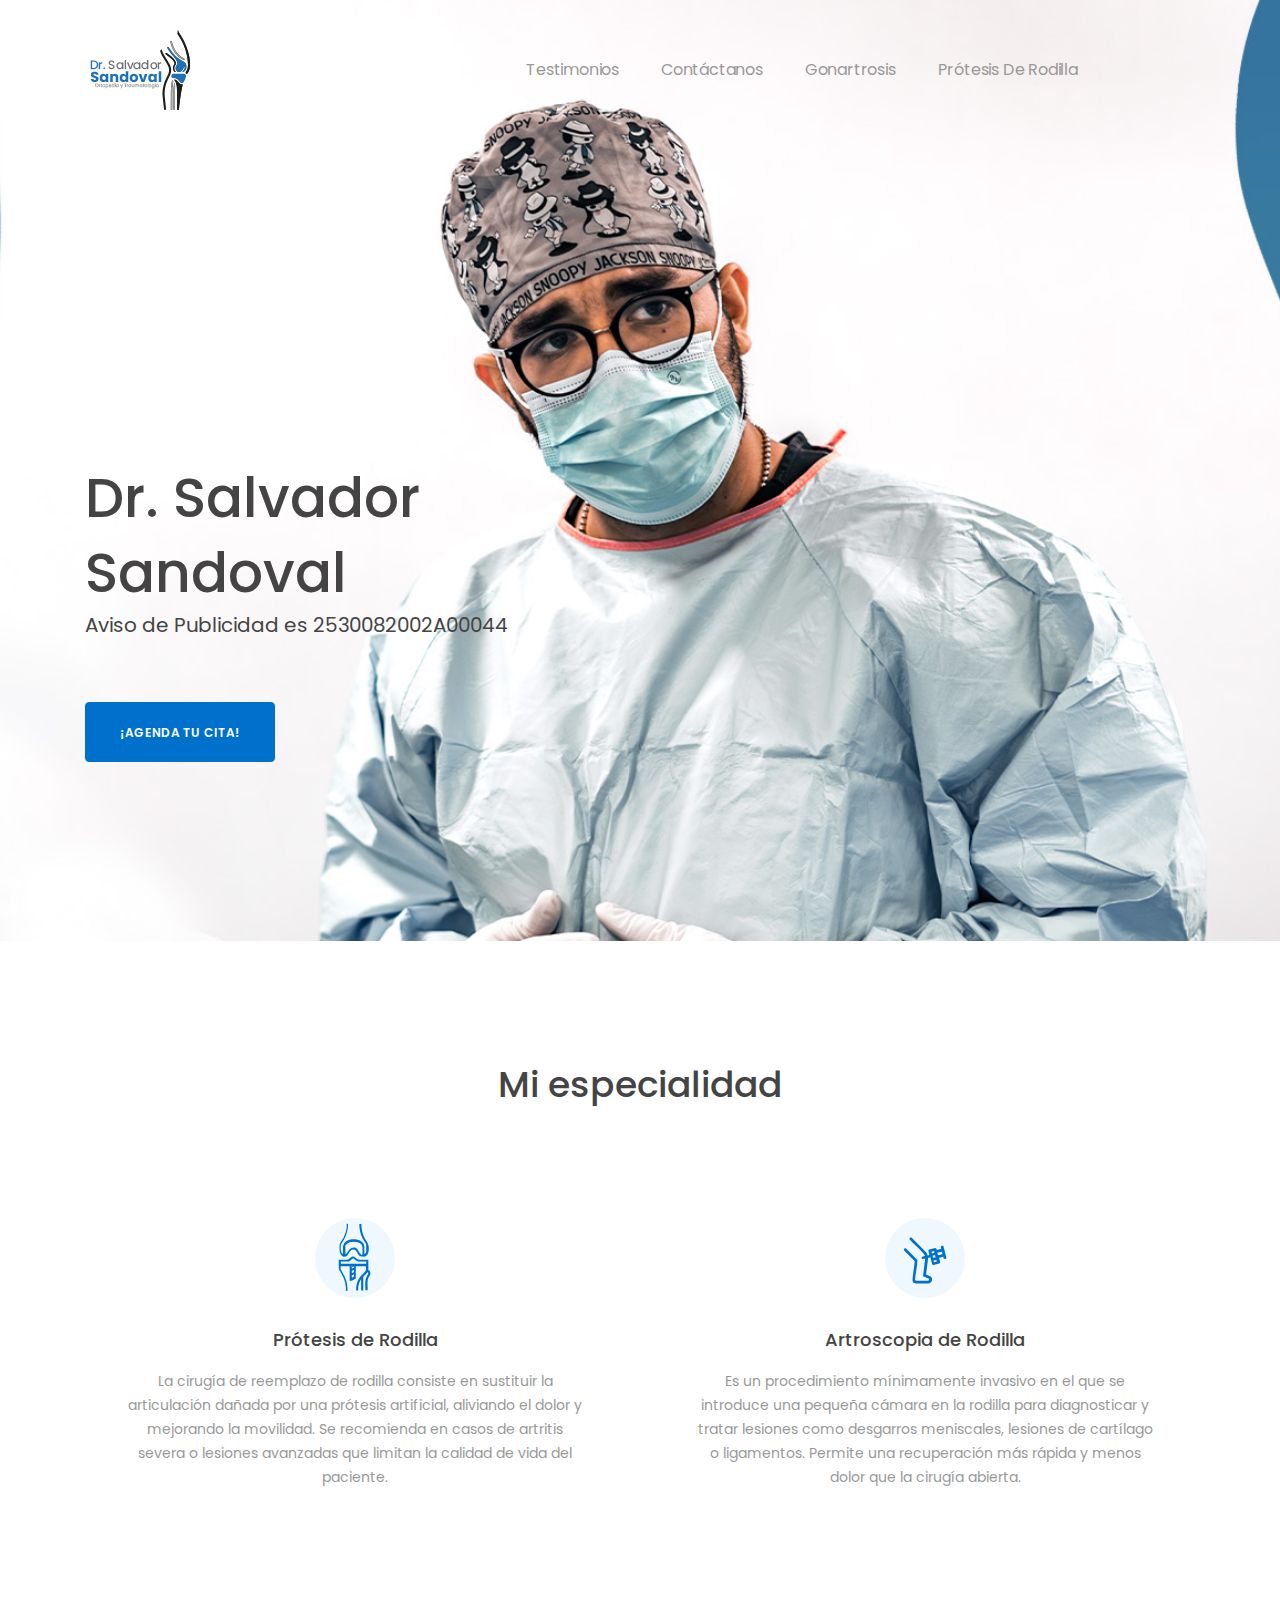
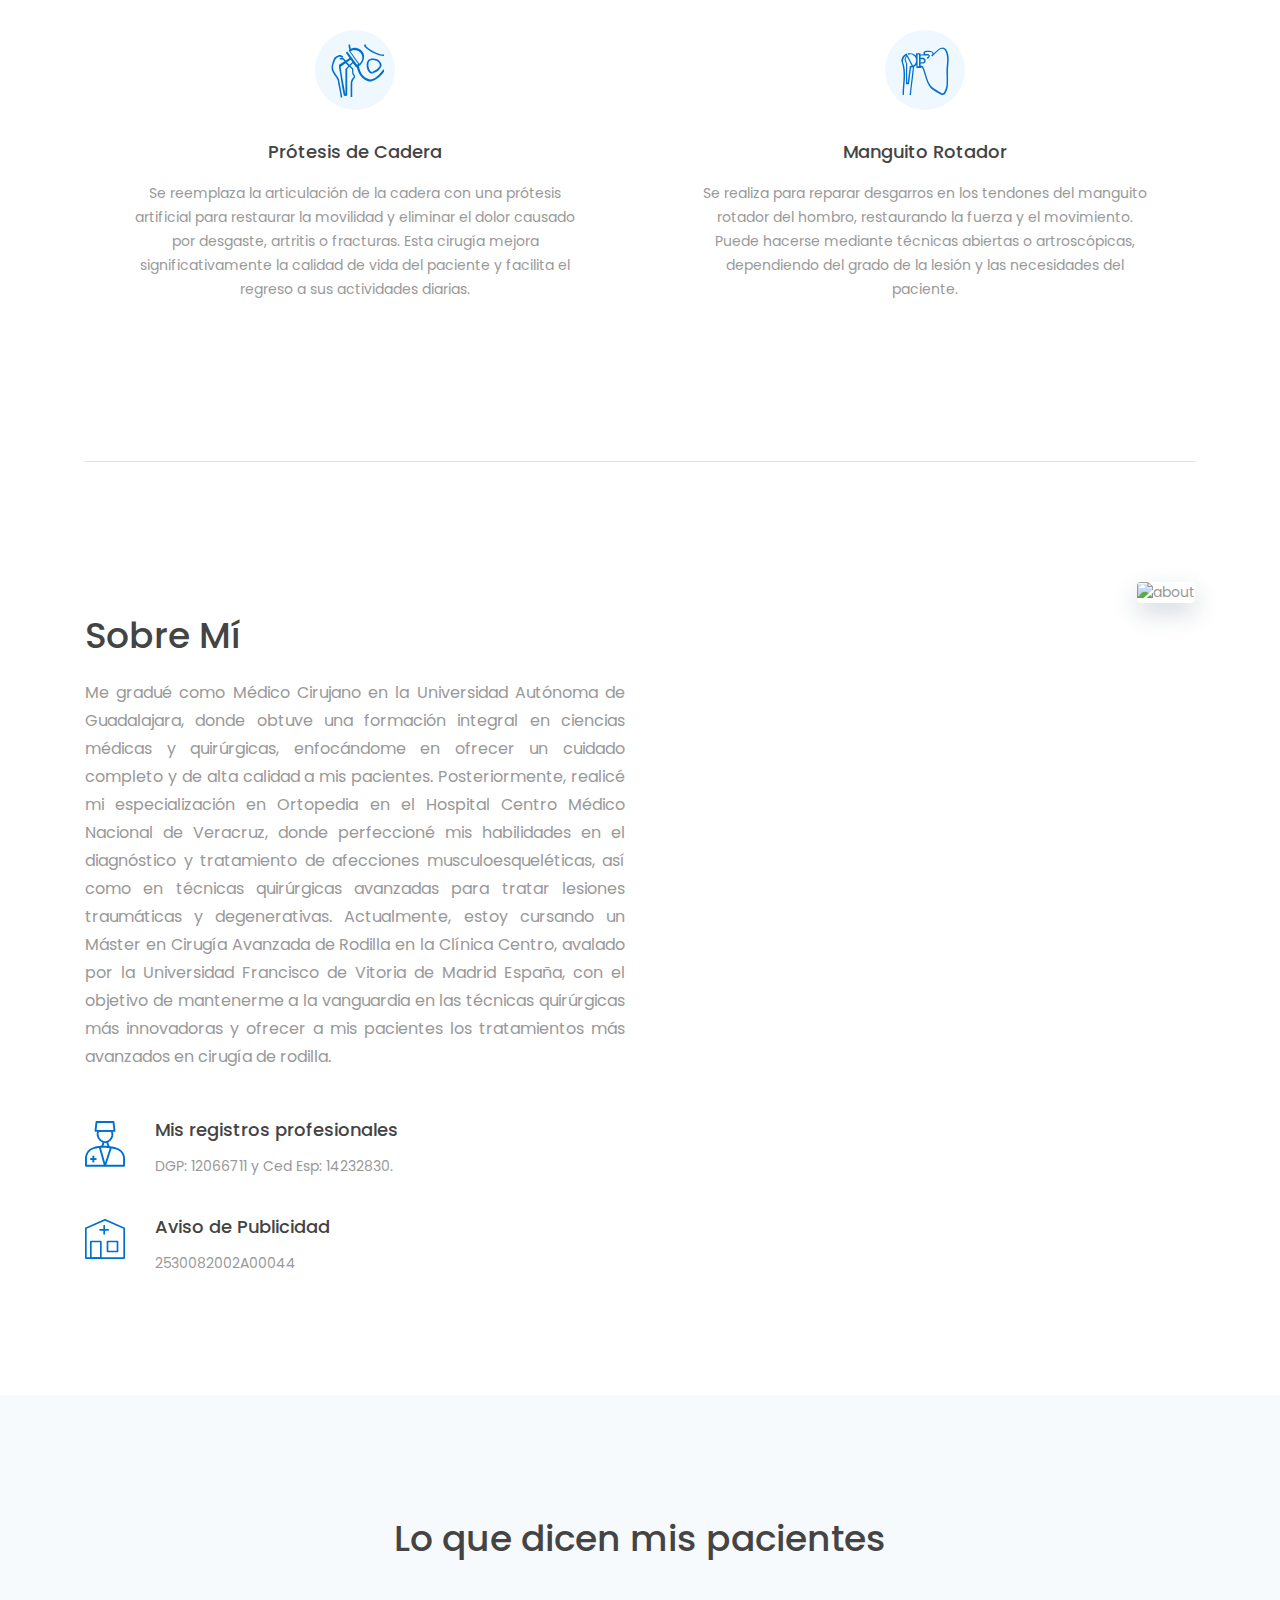
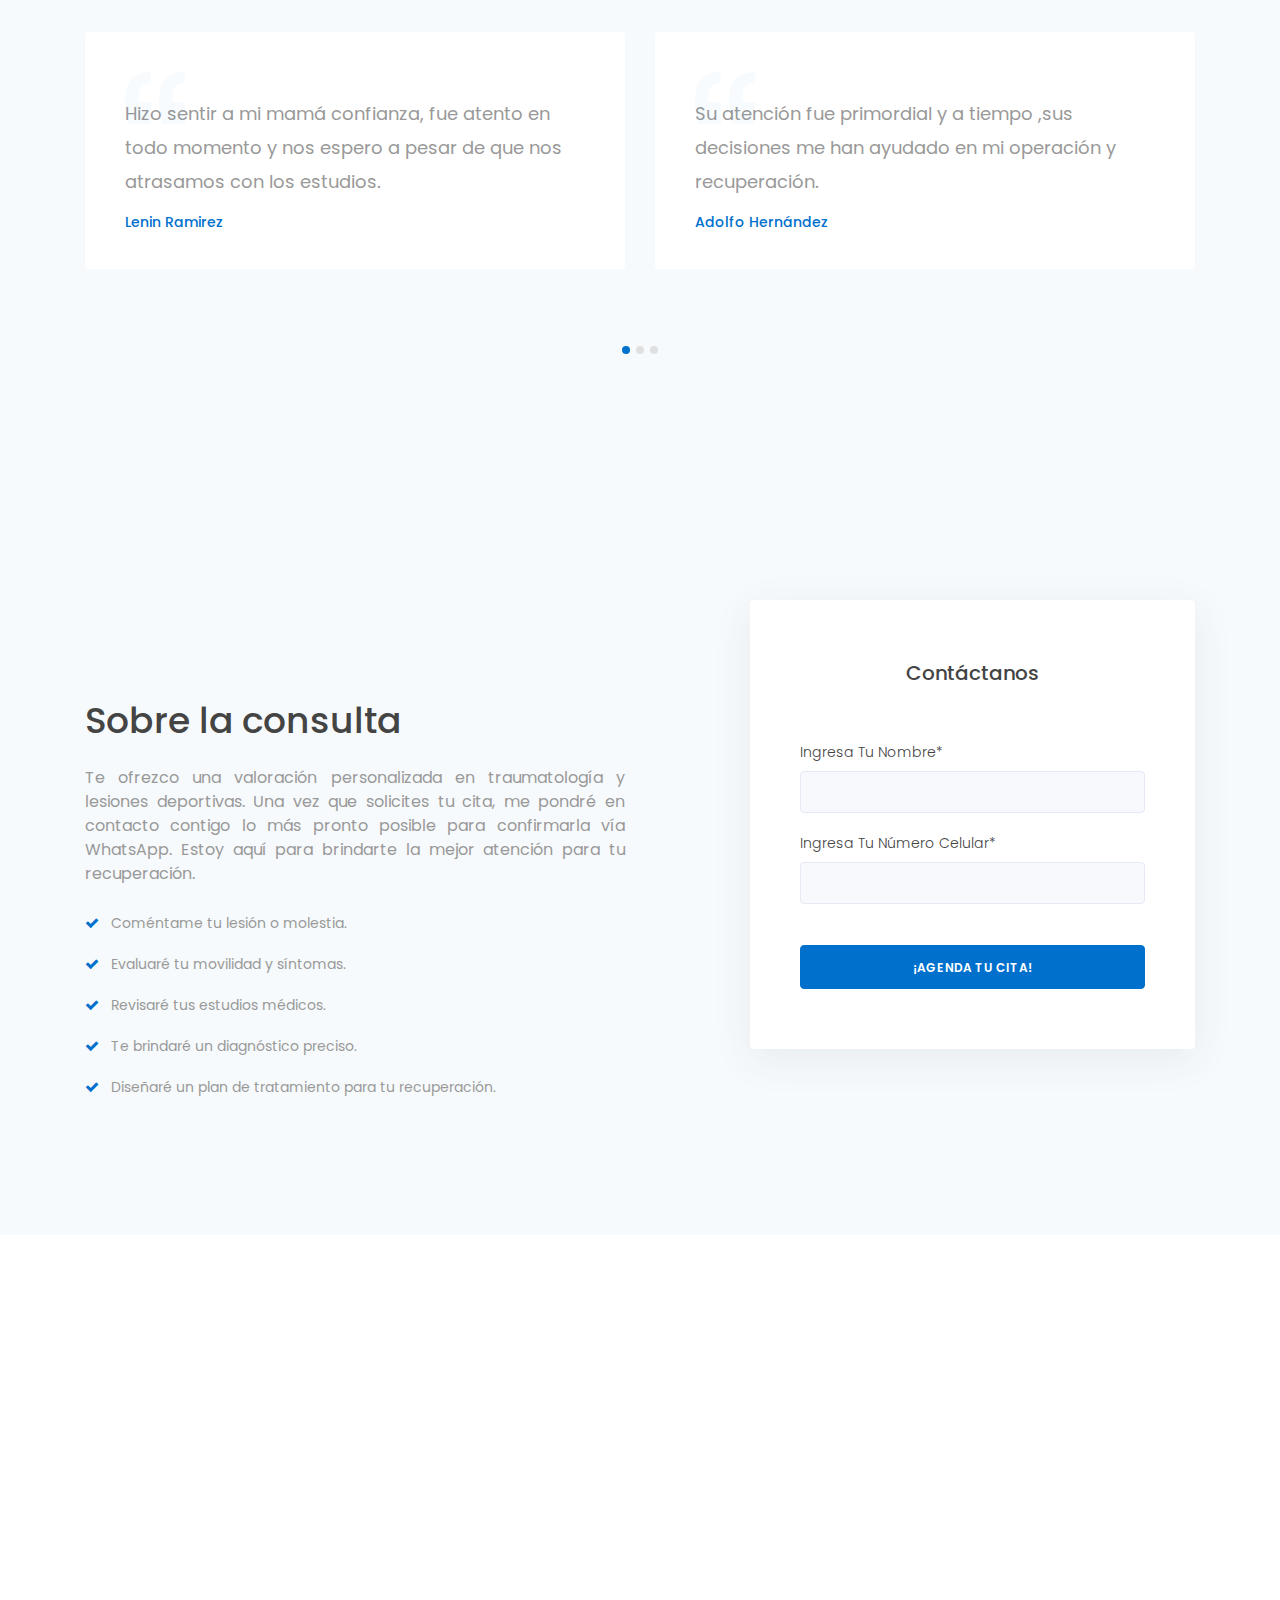
==== commit 410405b3: "Add files via upload" ====
--- a/index.html
+++ b/index.html
@@ -3,6 +3,13 @@
 
   <head>
     <meta name="viewport" content="width=device-width, initial-scale=1, maximum-scale=1">
+    <meta name="description" content="Dr. Salvador Sandoval, Ortopedista y Traumatólogo especializado en cirugía de rodilla, prótesis y lesiones deportivas. Atención profesional y personalizada en Veracruz.">
+    <meta name="keywords" content="ortopedista, traumatólogo, cirugía de rodilla, prótesis, lesiones deportivas, Veracruz">
+    <meta name="author" content="Dr. Salvador Sandoval">
+
+<!-- Favicon -->
+<link rel="icon" type="image/png" sizes="32x32" href="assets/images/favicon/favicon-sandoval.png">
+<link rel="icon" type="image/x-icon" href="favicon.ico">
 
       <!-- Fonts ============================================= -->
     <link href='https://fonts.googleapis.com/css?family=Poppins:400,400i,500,600,700' rel='stylesheet' type='text/css'>
@@ -21,7 +28,7 @@
         <nav id="primary-menu" class="navbar navbar-expand-lg navbar-dark">
           <div class="container">
             <a class="navbar-brand" href="index.html">
-              <img class="logo logo-dark" src="assets/images/logo/logo-sandoval.png" alt="Kolaso Logo">
+              <img class="logo logo-dark" src="assets/images/logo/logo-sandoval.png" alt="Dr. Salvador Sandoval - Ortopedista y Traumatólogo">
             </a>
             <button class="navbar-toggler" type="button" data-toggle="collapse" data-target="#navbarContent" aria-controls="navbarContent" aria-expanded="false" aria-label="Toggle navigation">
               <span class="toogle-inner"></span>
@@ -157,9 +164,11 @@
             <div class="col-12 col-md-6 col-lg-6">
               <div class="heading heading-1 mb-50 mt-30">
                 <h2 class="heading-title">Sobre Mí</h2>
-                <p class="heading-desc" style="text-align: justify;">Soy el Dr. Salvador Sandoval, Ortopedista Certificado especializado en Traumatología y Ortopedia. Cuento con un Máster en Cirugía Avanzada de Rodilla, que me permite abordar de manera eficiente y especializada lesiones complejas en esta área. Además, tengo un Diploma FIFA, que me respalda en el tratamiento de lesiones deportivas, especialmente en el contexto del fútbol.
-
-                  Estoy certificado por diversas instituciones como la Universidad Atónoma de Guadalajara, Universidad Veracruazana y UFV,</p>
+                <p class="heading-desc" style="text-align: justify;">Me gradué como Médico Cirujano en la Universidad Autónoma de Guadalajara, donde obtuve una formación integral en ciencias médicas y quirúrgicas, enfocándome en ofrecer un cuidado completo y de alta calidad a mis pacientes.
+
+                  Posteriormente, realicé mi especialización en Ortopedia en el Hospital Centro Médico Nacional de Veracruz, donde perfeccioné mis habilidades en el diagnóstico y tratamiento de afecciones musculoesqueléticas, así como en técnicas quirúrgicas avanzadas para tratar lesiones traumáticas y degenerativas.
+                  
+                  Actualmente, estoy cursando un Máster en Cirugía Avanzada de Rodilla en la Clínica Centro, avalado por la Universidad Francisco de Vitoria de Madrid España, con el objetivo de mantenerme a la vanguardia en las técnicas quirúrgicas más innovadoras y ofrecer a mis pacientes los tratamientos más avanzados en cirugía de rodilla.</p>
               </div>
               <div class="feature-panel">
                 <div class="feature-img">
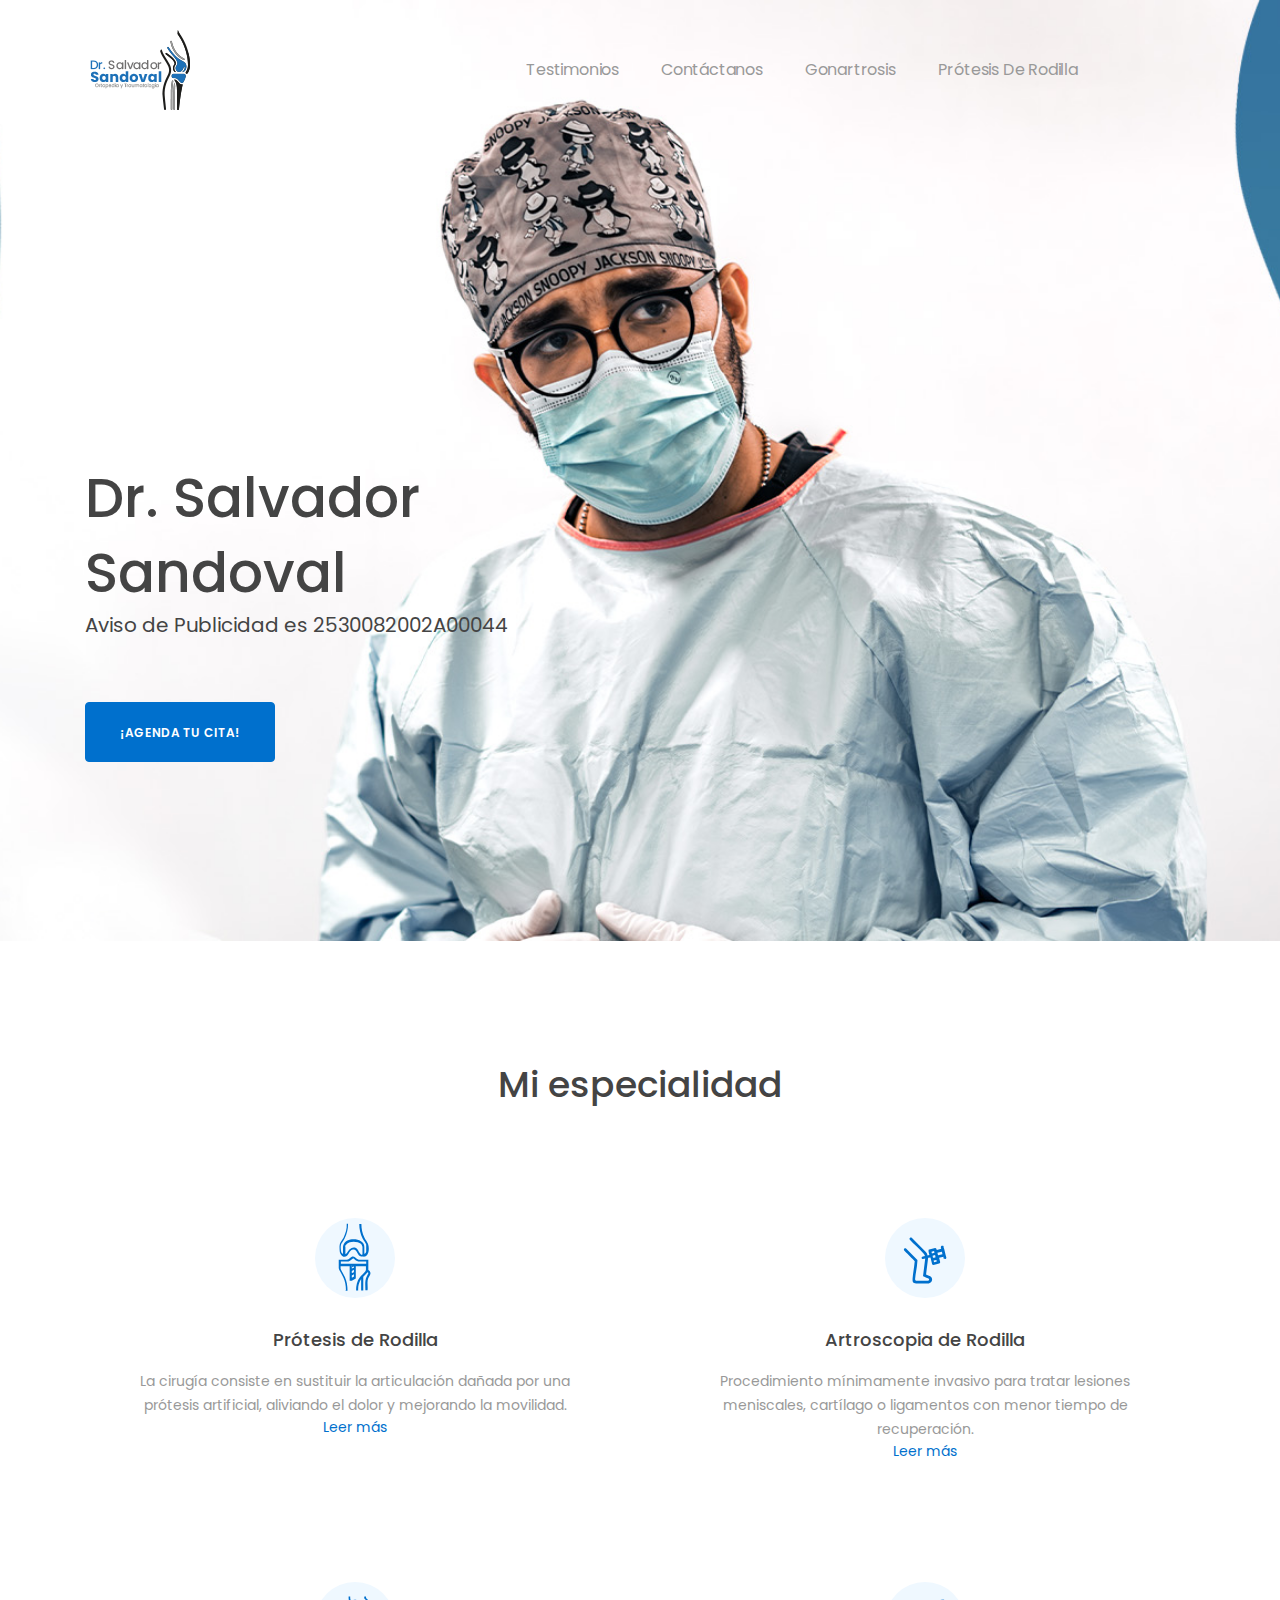
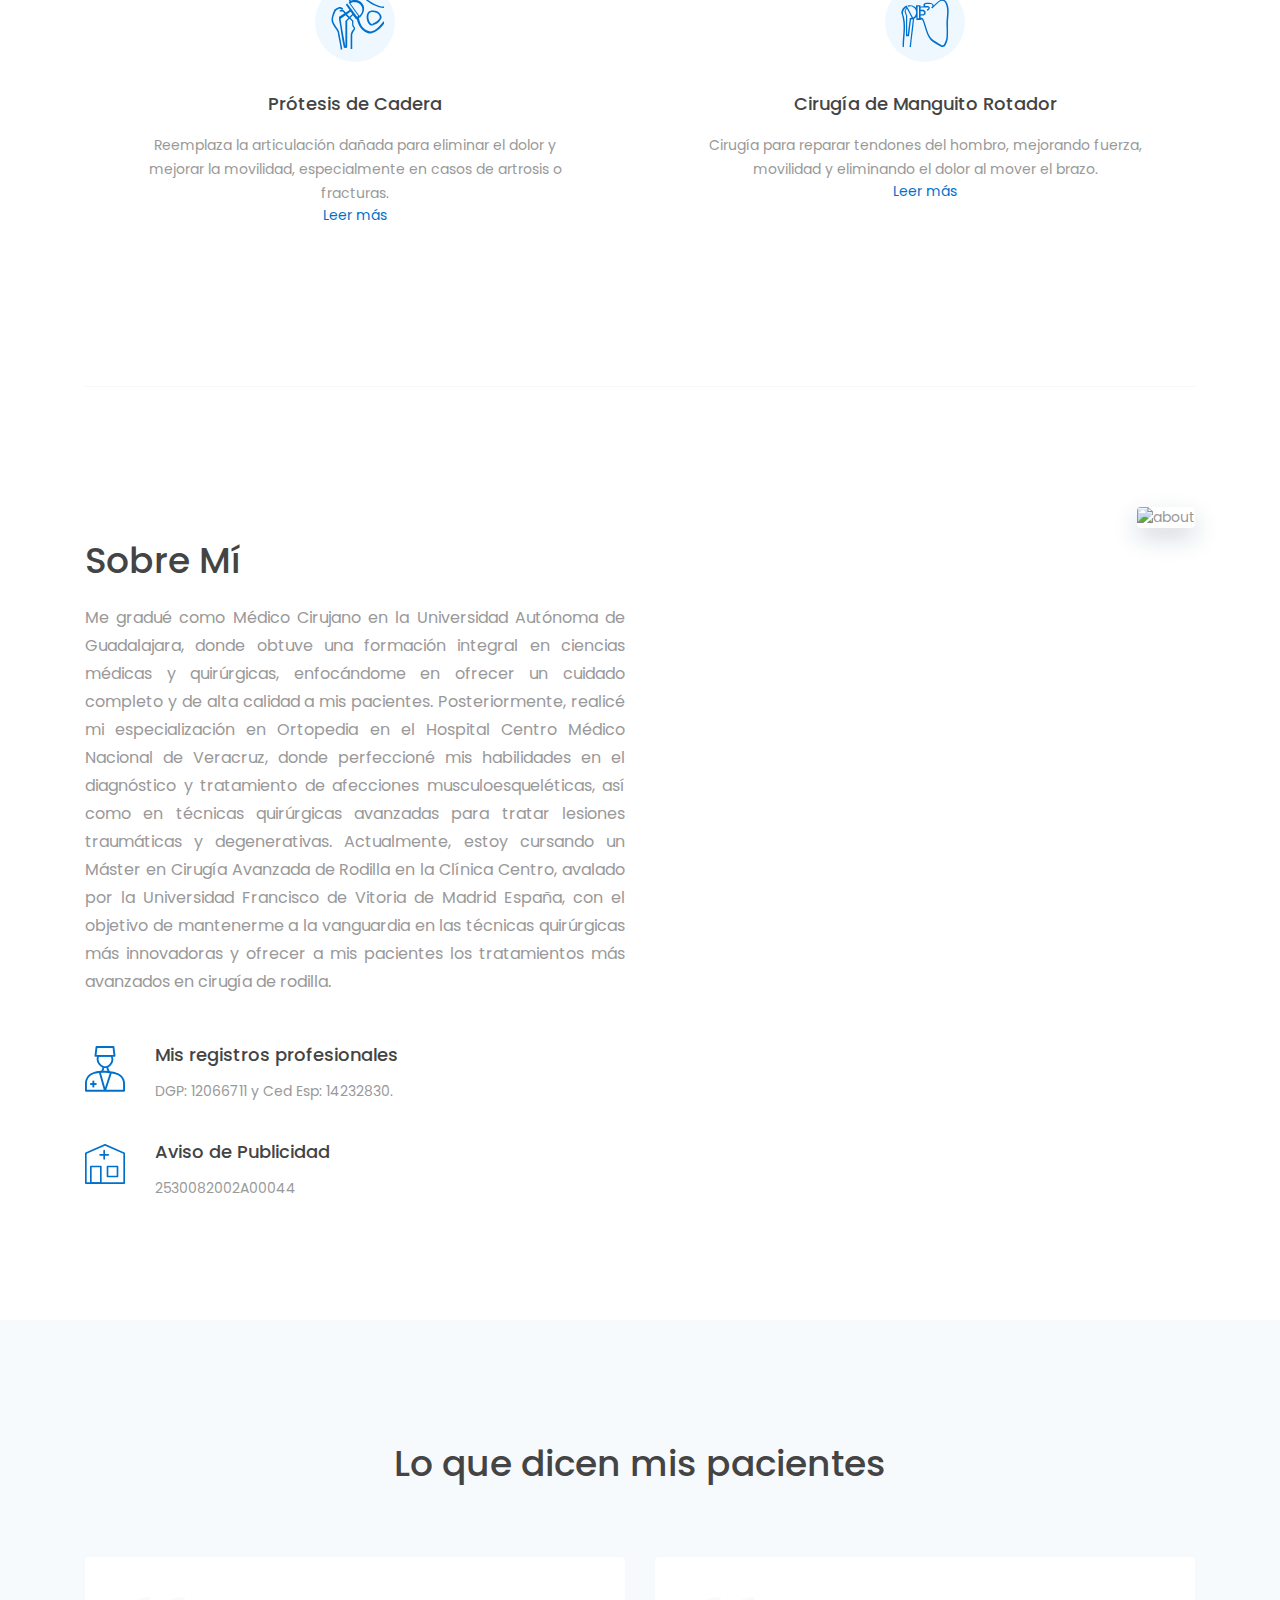
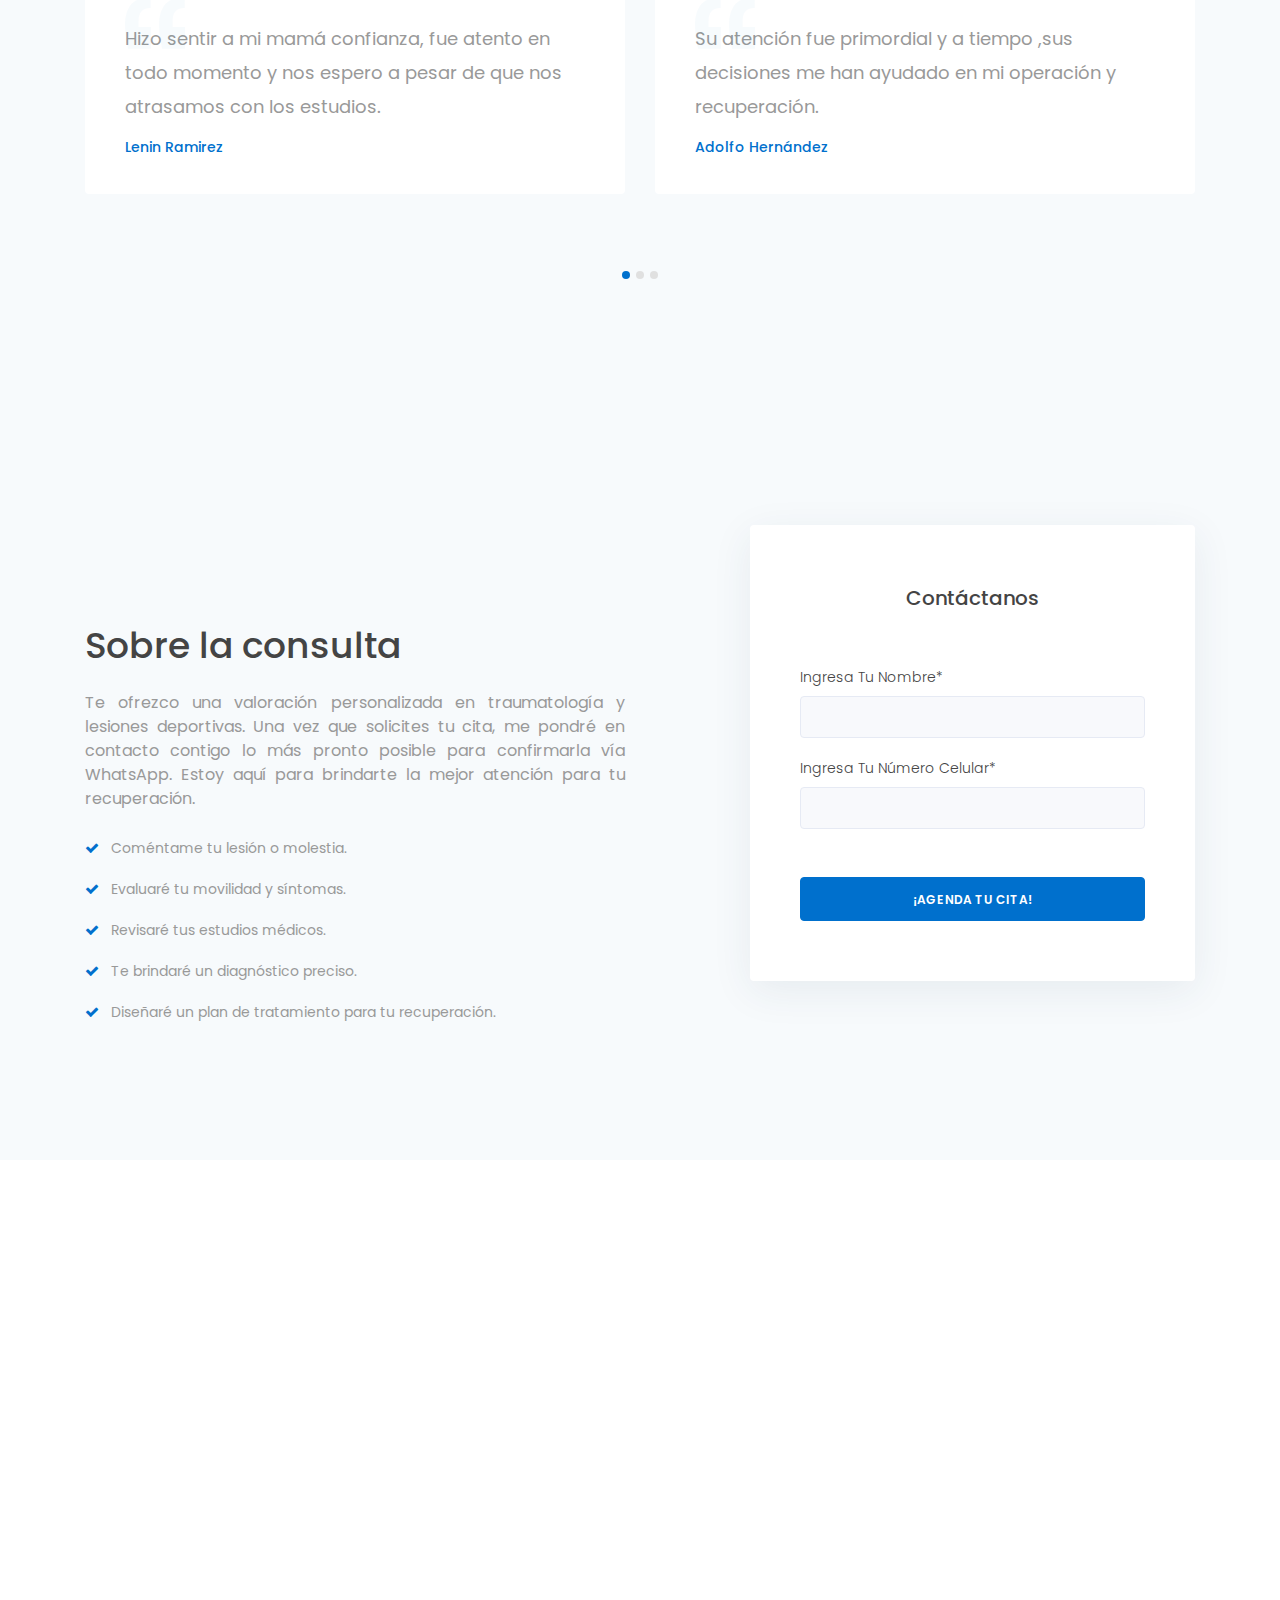
==== commit 872754aa: "Add files via upload" ====
--- a/index.html
+++ b/index.html
@@ -2,14 +2,24 @@
 <html dir="ltr" lang="es-MX">
 
   <head>
+
+    <meta charset="UTF-8" />
+    
+    <title> Dr. Salvador Sandoval - Traumatólogo Ortopedista</title>
+
+<!-- Favicon -->
+<link rel="icon" type="image/png" sizes="32x32" href="assets/images/favicons/favicon-32x32.png" />
+<link rel="icon" type="image/png" sizes="16x16" href="assets/images/favicons/favicon-16x16.png" />
+<link rel="icon" href="favicon.ico" type="assets/images/favicons/favicon-16x16.png">
+<link href="https://cdn.jsdelivr.net/npm/bootstrap@5.3.3/dist/css/bootstrap.min.css" rel="stylesheet">
+<script src="https://cdn.jsdelivr.net/npm/bootstrap@5.3.3/dist/js/bootstrap.bundle.min.js"></script>
+
     <meta name="viewport" content="width=device-width, initial-scale=1, maximum-scale=1">
     <meta name="description" content="Dr. Salvador Sandoval, Ortopedista y Traumatólogo especializado en cirugía de rodilla, prótesis y lesiones deportivas. Atención profesional y personalizada en Veracruz.">
     <meta name="keywords" content="ortopedista, traumatólogo, cirugía de rodilla, prótesis, lesiones deportivas, Veracruz">
     <meta name="author" content="Dr. Salvador Sandoval">
 
-<!-- Favicon -->
-<link rel="icon" type="image/png" sizes="32x32" href="assets/images/favicon/favicon-sandoval.png">
-<link rel="icon" type="image/x-icon" href="favicon.ico">
+
 
       <!-- Fonts ============================================= -->
     <link href='https://fonts.googleapis.com/css?family=Poppins:400,400i,500,600,700' rel='stylesheet' type='text/css'>
@@ -67,7 +77,7 @@
               <div class="hero-headline">Dr. Salvador Sandoval
                               <div class="hero-bio">Aviso de Publicidad es 2530082002A00044</div>
               <div class="hero-action">
-                <a href="https://wa.me/+522291537655" class="btn btn--primary" data-scroll="scrollTo">¡Agenda tu Cita!</a>
+                <a href="https://api.whatsapp.com/send?phone=522291537655&text=Quisiera%20agendar%20una%20cita%20con%20el%20Dr.%20Salvador%20Sandoval" class="btn btn--primary" data-scroll="scrollTo">¡Agenda tu Cita!</a>
               </div>
             </div>
             <div class="col-12 col-md-6 col-lg-6"></div>
@@ -85,68 +95,128 @@
                 <h2 class="heading-title">Mi especialidad</h2>
               </div>
             </div>
-          </div>
-          <div class="row justify-content-center">
-            <!-- Panel #1 -->
-            <div class="col-12 col-md-6 col-lg-6">
-              <div class="feature-panel text-center">
-                <div class="feature-img">
-                  <img src="assets/images/icons/1.svg" alt="target">
-                </div>
-                <div class="feature-content">
-                  <h3>Prótesis de Rodilla</h3>
-                  <p>La cirugía de reemplazo de rodilla consiste en sustituir la articulación dañada por una prótesis artificial, aliviando el dolor y mejorando la movilidad. Se recomienda en casos de artritis severa o lesiones avanzadas que limitan la calidad de vida del paciente.</p>
-                </div>
-              </div>
-            </div>
-            
-            <!-- Panel #2 -->
-            <div class="col-12 col-md-6 col-lg-6">
-              <div class="feature-panel text-center">
-                <div class="feature-img">
-                  <img src="assets/images/icons/2.svg" alt="target">
-                </div>
-                <div class="feature-content">
-                  <h3>Artroscopia de Rodilla</h3>
-                  <p>Es un procedimiento mínimamente invasivo en el que se introduce una pequeña cámara en la rodilla para diagnosticar y tratar lesiones como desgarros meniscales, lesiones de cartílago o ligamentos. Permite una recuperación más rápida y menos dolor que la cirugía abierta.</p>
-                </div>
-              </div>
-            </div>
-          </div>
-          <div class="row justify-content-center mt-4">
-
-            <!-- Panel #3 -->
-            <div class="col-12 col-md-6 col-lg-6">
-              <div class="feature-panel text-center">
-                <div class="feature-img">
-                  <img src="assets/images/icons/3.svg" alt="target">
-                </div>
-                <div class="feature-content">
-                  <h3>Prótesis de Cadera</h3>
-                  <p>Se reemplaza la articulación de la cadera con una prótesis artificial para restaurar la movilidad y eliminar el dolor causado por desgaste, artritis o fracturas. Esta cirugía mejora significativamente la calidad de vida del paciente y facilita el regreso a sus actividades diarias.</p>
-                </div>
-              </div>
-            </div>
-            
-            <!-- Panel #4 -->
-            <div class="col-12 col-md-6 col-lg-6">
-              <div class="feature-panel text-center">
-                <div class="feature-img">
-                  <img src="assets/images/icons/4.svg" alt="target">
-                </div>
-                <div class="feature-content">
-                  <h3>Manguito Rotador</h3>
-                  <p>Se realiza para reparar desgarros en los tendones del manguito rotador del hombro, restaurando la fuerza y el movimiento. Puede hacerse mediante técnicas abiertas o artroscópicas, dependiendo del grado de la lesión y las necesidades del paciente.</p>
-                </div>
-              </div>
-            </div>
-          </div>
-        </div>
+          </div> 
+  <!-- Paneles de especialidades -->
+  <div class="row justify-content-center">
+    <!-- Panel #1 -->
+    <div class="col-12 col-md-6 col-lg-6">
+      <div class="feature-panel text-center">
+        <div class="feature-img">
+          <img src="assets/images/icons/1.svg" alt="target">
+        </div>
+        <div class="feature-content">
+          <h3>Prótesis de Rodilla</h3>
+          <p>La cirugía consiste en sustituir la articulación dañada por una prótesis artificial, aliviando el dolor y mejorando la movilidad.</p>
+          <a href="#" data-bs-toggle="modal" data-bs-target="#modalRodilla">Leer más</a>
+        </div>
+      </div>
+    </div>
+  
+    <!-- Panel #2 -->
+    <div class="col-12 col-md-6 col-lg-6">
+      <div class="feature-panel text-center">
+        <div class="feature-img">
+          <img src="assets/images/icons/2.svg" alt="target">
+        </div>
+        <div class="feature-content">
+          <h3>Artroscopia de Rodilla</h3>
+          <p>Procedimiento mínimamente invasivo para tratar lesiones meniscales, cartílago o ligamentos con menor tiempo de recuperación.</p>
+          <a href="#" data-bs-toggle="modal" data-bs-target="#modalArtroscopia">Leer más</a>
+        </div>
+      </div>
+    </div>
+  
+    <!-- Panel #3 -->
+    <div class="col-12 col-md-6 col-lg-6">
+      <div class="feature-panel text-center">
+        <div class="feature-img">
+          <img src="assets/images/icons/3.svg" alt="target">
+        </div>
+        <div class="feature-content">
+          <h3>Prótesis de Cadera</h3>
+          <p>Reemplaza la articulación dañada para eliminar el dolor y mejorar la movilidad, especialmente en casos de artrosis o fracturas.</p>
+          <a href="#" data-bs-toggle="modal" data-bs-target="#modalCadera">Leer más</a>
+        </div>
+      </div>
+    </div>
+  
+    <!-- Panel #4 -->
+    <div class="col-12 col-md-6 col-lg-6">
+      <div class="feature-panel text-center">
+        <div class="feature-img">
+          <img src="assets/images/icons/4.svg" alt="target">
+        </div>
+        <div class="feature-content">
+          <h3>Cirugía de Manguito Rotador</h3>
+          <p>Cirugía para reparar tendones del hombro, mejorando fuerza, movilidad y eliminando el dolor al mover el brazo.</p>
+          <a href="#" data-bs-toggle="modal" data-bs-target="#modalManguito">Leer más</a>
+        </div>
+      </div>
+    </div>
+  </div>
+  
+  <!-- Modales con información extendida -->
+  <!-- Modal: Prótesis de Rodilla -->
+  <div class="modal fade" id="modalRodilla" tabindex="-1" aria-hidden="true">
+    <div class="modal-dialog modal-dialog-centered modal-lg">
+      <div class="modal-content">
+        <div class="modal-header">
+          <h5 class="modal-title">Prótesis de Rodilla</h5>
+          <button type="button" class="btn-close" data-bs-dismiss="modal"></button>
+        </div>
+        <div class="modal-body">
+          <p>La cirugía de prótesis de rodilla, también conocida como artroplastia total de rodilla, está indicada cuando el cartílago que recubre la articulación se ha desgastado gravemente, ya sea por artrosis, artritis reumatoide o traumatismos. El procedimiento consiste en reemplazar las superficies articulares dañadas por componentes metálicos y plásticos que simulan el movimiento natural de la rodilla. Esta cirugía permite corregir deformidades, eliminar el dolor crónico y restaurar la capacidad de caminar sin limitaciones. La recuperación incluye rehabilitación física guiada y seguimiento postoperatorio para garantizar la integración adecuada de la prótesis y prevenir complicaciones como infecciones o rigidez articular. En la mayoría de los casos, los pacientes logran una movilidad funcional que mejora significativamente su calidad de vida.</p>
+        </div>
+      </div>
+    </div>
+  </div>
+  
+  <!-- Modal: Artroscopia de Rodilla -->
+  <div class="modal fade" id="modalArtroscopia" tabindex="-1" aria-hidden="true">
+    <div class="modal-dialog modal-dialog-centered modal-lg">
+      <div class="modal-content">
+        <div class="modal-header">
+          <h5 class="modal-title">Artroscopia de Rodilla</h5>
+          <button type="button" class="btn-close" data-bs-dismiss="modal"></button>
+        </div>
+        <div class="modal-body">
+          <p>La artroscopia es un procedimiento quirúrgico mínimamente invasivo en el que se introduce una microcámara dentro de la articulación para observar y tratar lesiones internas. Es ideal para diagnosticar y reparar desgarros de menisco, condromalacia, cuerpos libres intraarticulares, lesiones del ligamento cruzado anterior (LCA) y sinovitis crónica. Al realizarse mediante pequeñas incisiones, el trauma tisular es menor, lo que se traduce en menor dolor postoperatorio, menor riesgo de infección y una recuperación más rápida. Es una técnica especialmente útil en deportistas o personas activas, ya que permite reincorporarse antes a sus rutinas. Tras la artroscopia, se recomienda iniciar fisioterapia a los pocos días para recuperar fuerza, estabilidad y rango de movimiento.</p>
+        </div>
+      </div>
+    </div>
+  </div>
+  
+  <!-- Modal: Prótesis de Cadera -->
+  <div class="modal fade" id="modalCadera" tabindex="-1" aria-hidden="true">
+    <div class="modal-dialog modal-dialog-centered modal-lg">
+      <div class="modal-content">
+        <div class="modal-header">
+          <h5 class="modal-title">Prótesis de Cadera</h5>
+          <button type="button" class="btn-close" data-bs-dismiss="modal"></button>
+        </div>
+        <div class="modal-body">
+          <p>La prótesis total de cadera es una solución eficaz en pacientes con dolor intenso, pérdida de movilidad o deformidad articular por desgaste severo, fracturas o enfermedades degenerativas. Durante la cirugía, se sustituyen tanto la cabeza femoral como el acetábulo por componentes artificiales que permiten restaurar el movimiento natural de la articulación. Las prótesis modernas ofrecen una excelente durabilidad, y con un adecuado seguimiento y terapia física, los pacientes pueden volver a caminar sin dolor, subir escaleras, manejar y hasta realizar ejercicios de bajo impacto. Esta cirugía es altamente efectiva en mejorar la calidad de vida, reduciendo el uso de analgésicos y ayudando a recuperar la independencia del paciente.</p>
+        </div>
+      </div>
+    </div>
+  </div>
+  
+  <!-- Modal: Manguito Rotador -->
+  <div class="modal fade" id="modalManguito" tabindex="-1" aria-hidden="true">
+    <div class="modal-dialog modal-dialog-centered modal-lg">
+      <div class="modal-content">
+        <div class="modal-header">
+          <h5 class="modal-title">Cirugía de Manguito Rotador</h5>
+          <button type="button" class="btn-close" data-bs-dismiss="modal"></button>
+        </div>
+        <div class="modal-body">
+          <p>El manguito rotador es un grupo de músculos y tendones que estabilizan y permiten el movimiento del hombro. Las lesiones pueden deberse al desgaste progresivo, movimientos repetitivos o traumatismos, y causan dolor al levantar el brazo, debilidad y limitación funcional. La cirugía puede realizarse mediante técnica artroscópica o abierta, y su objetivo es reparar los tendones desgarrados, descomprimir el espacio subacromial y recuperar el equilibrio biomecánico del hombro. Es fundamental una correcta rehabilitación postoperatoria que incluya inmovilización inicial, ejercicios pasivos, fortalecimiento progresivo y reeducación del movimiento. Cuando se realiza oportunamente, esta intervención permite recuperar fuerza, evitar la atrofia muscular y volver a realizar actividades diarias o deportivas sin dolor.</p>
+        </div>
+      </div>
+    </div>
+  </div>
       </section>
-      
-
-
-      <section id="bar" class="bg-white pt-0 pb-0">
+        <section id="bar" class="bg-white pt-0 pb-0">
         <div class="container">
           <div class="row">
             <div class="col">
@@ -389,7 +459,7 @@
                     <img src="assets/images/footer/2.svg" alt="phone">
                   </div>
                   <h4>Horario</h4>
-                  <p>Lunes - Viernes 8:00am a 2:00pm</p>            
+                  <p>Lunes - Sábado 9:00am a 2:00pm</p>            
                 </div>
                 <!-- .widget-info-box end -->
               </div>
@@ -433,9 +503,11 @@
               </div>
               <!-- .col-md-6 end -->
               <div class="col-12 col-md-6 col-lg-6">
-                <div class="footer-social">
-              
-                  <a class="instagram" href="https://www.instagram.com/drsalvadorsandoval?utm_source=ig_web_button_share_sheet&igsh=ZDNlZDc0MzIxNw==">
+                <div class="footer-social" style="font-size: 1.5em;">
+                  <a class="facebook" href="https://www.facebook.com/share/1GVCvtHqU1/?mibextid=wwXIfr" target="_blank" style="margin-right: 10px;">
+                    <i class="fa fa-facebook"></i>
+                  </a>
+                  <a class="instagram" href="https://www.instagram.com/drsalvadorsandoval?utm_source=ig_web_button_share_sheet&igsh=ZDNlZDc0MzIxNw==" target="_blank">
                     <i class="fa fa-instagram"></i>
                   </a>
                 </div>
